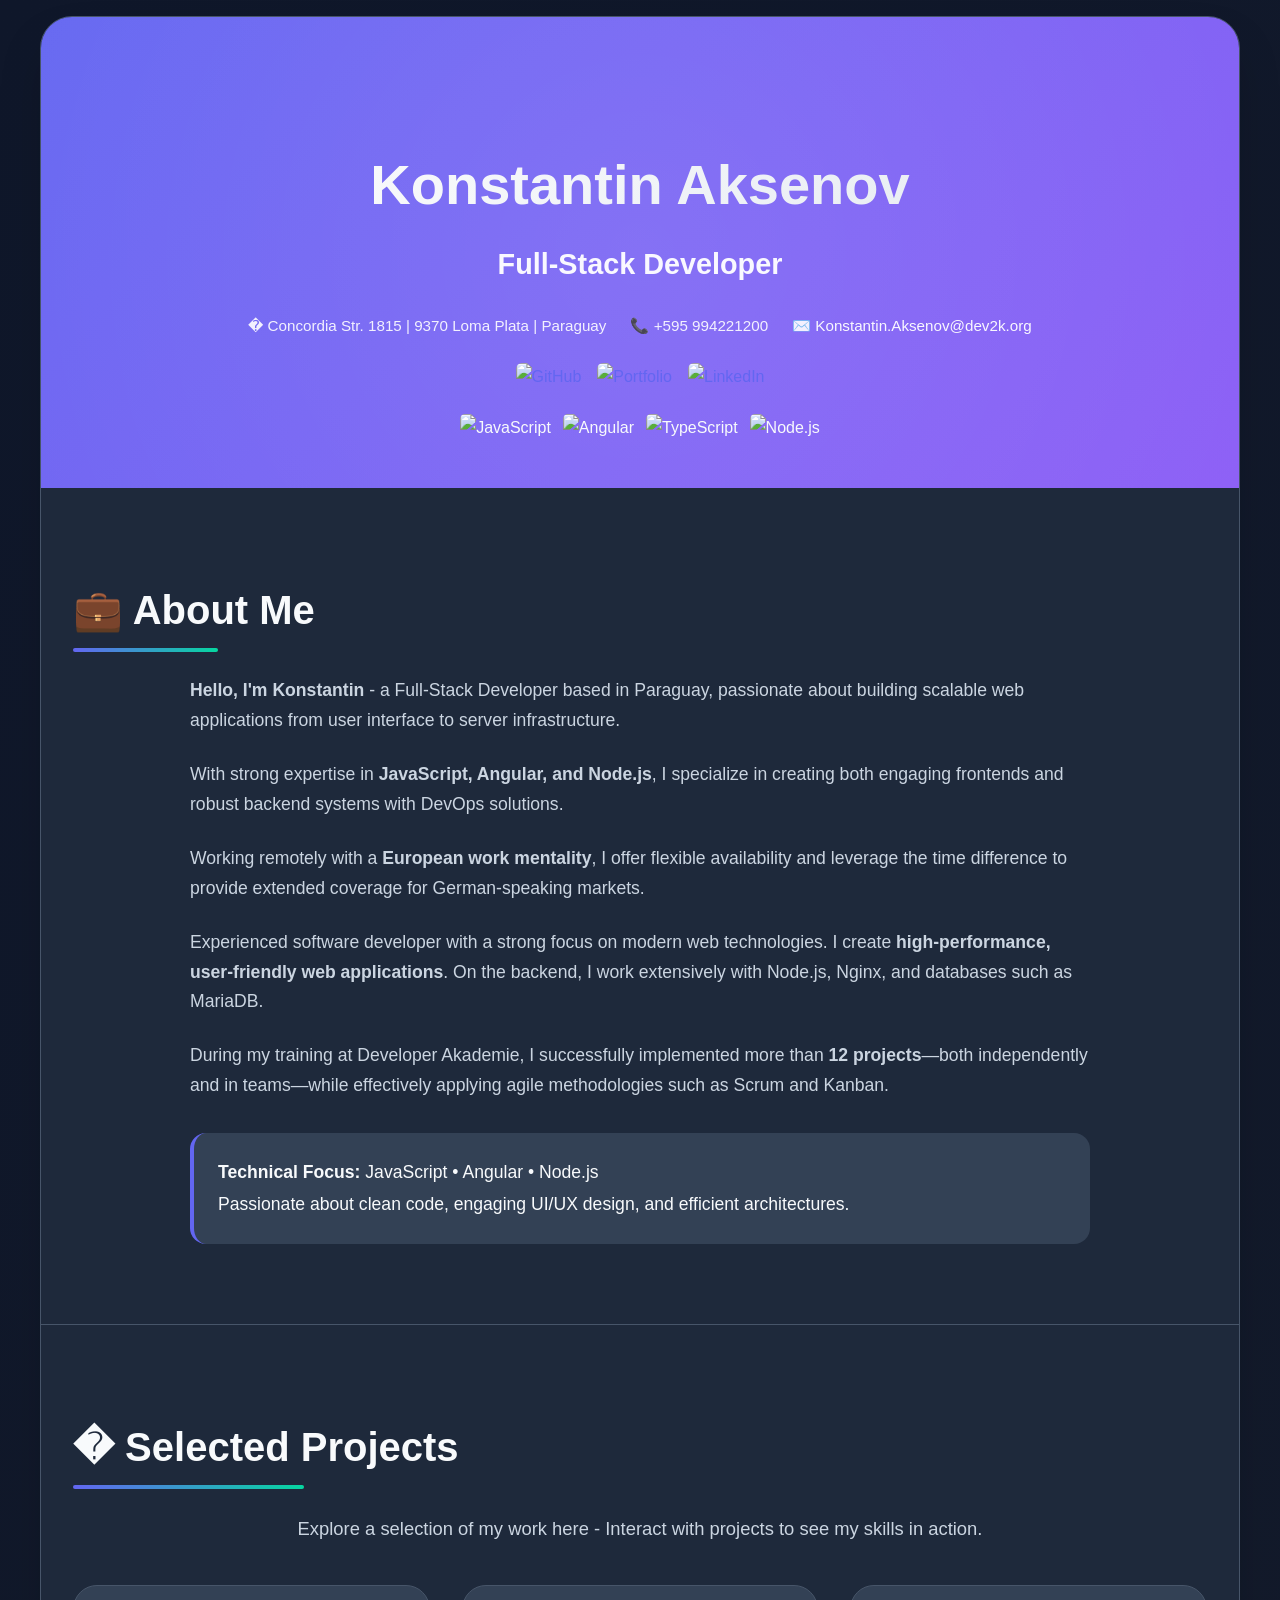
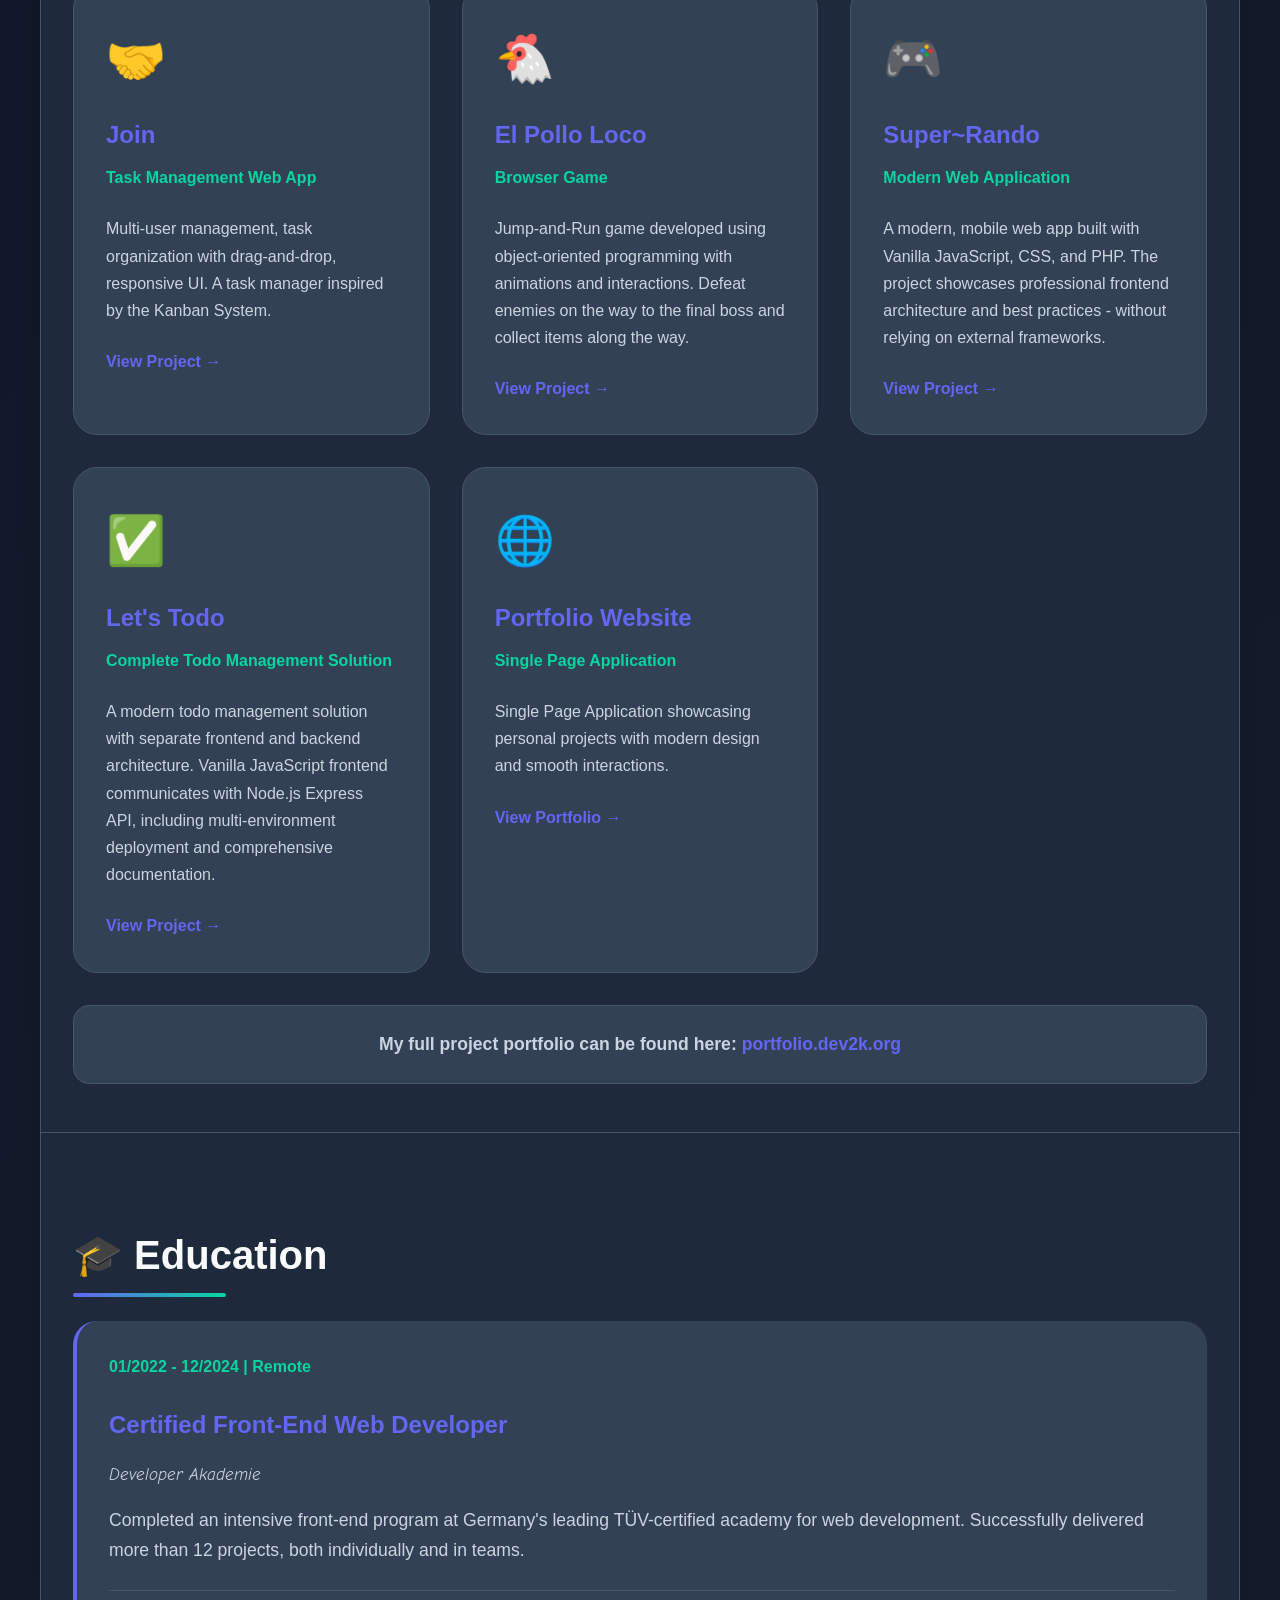
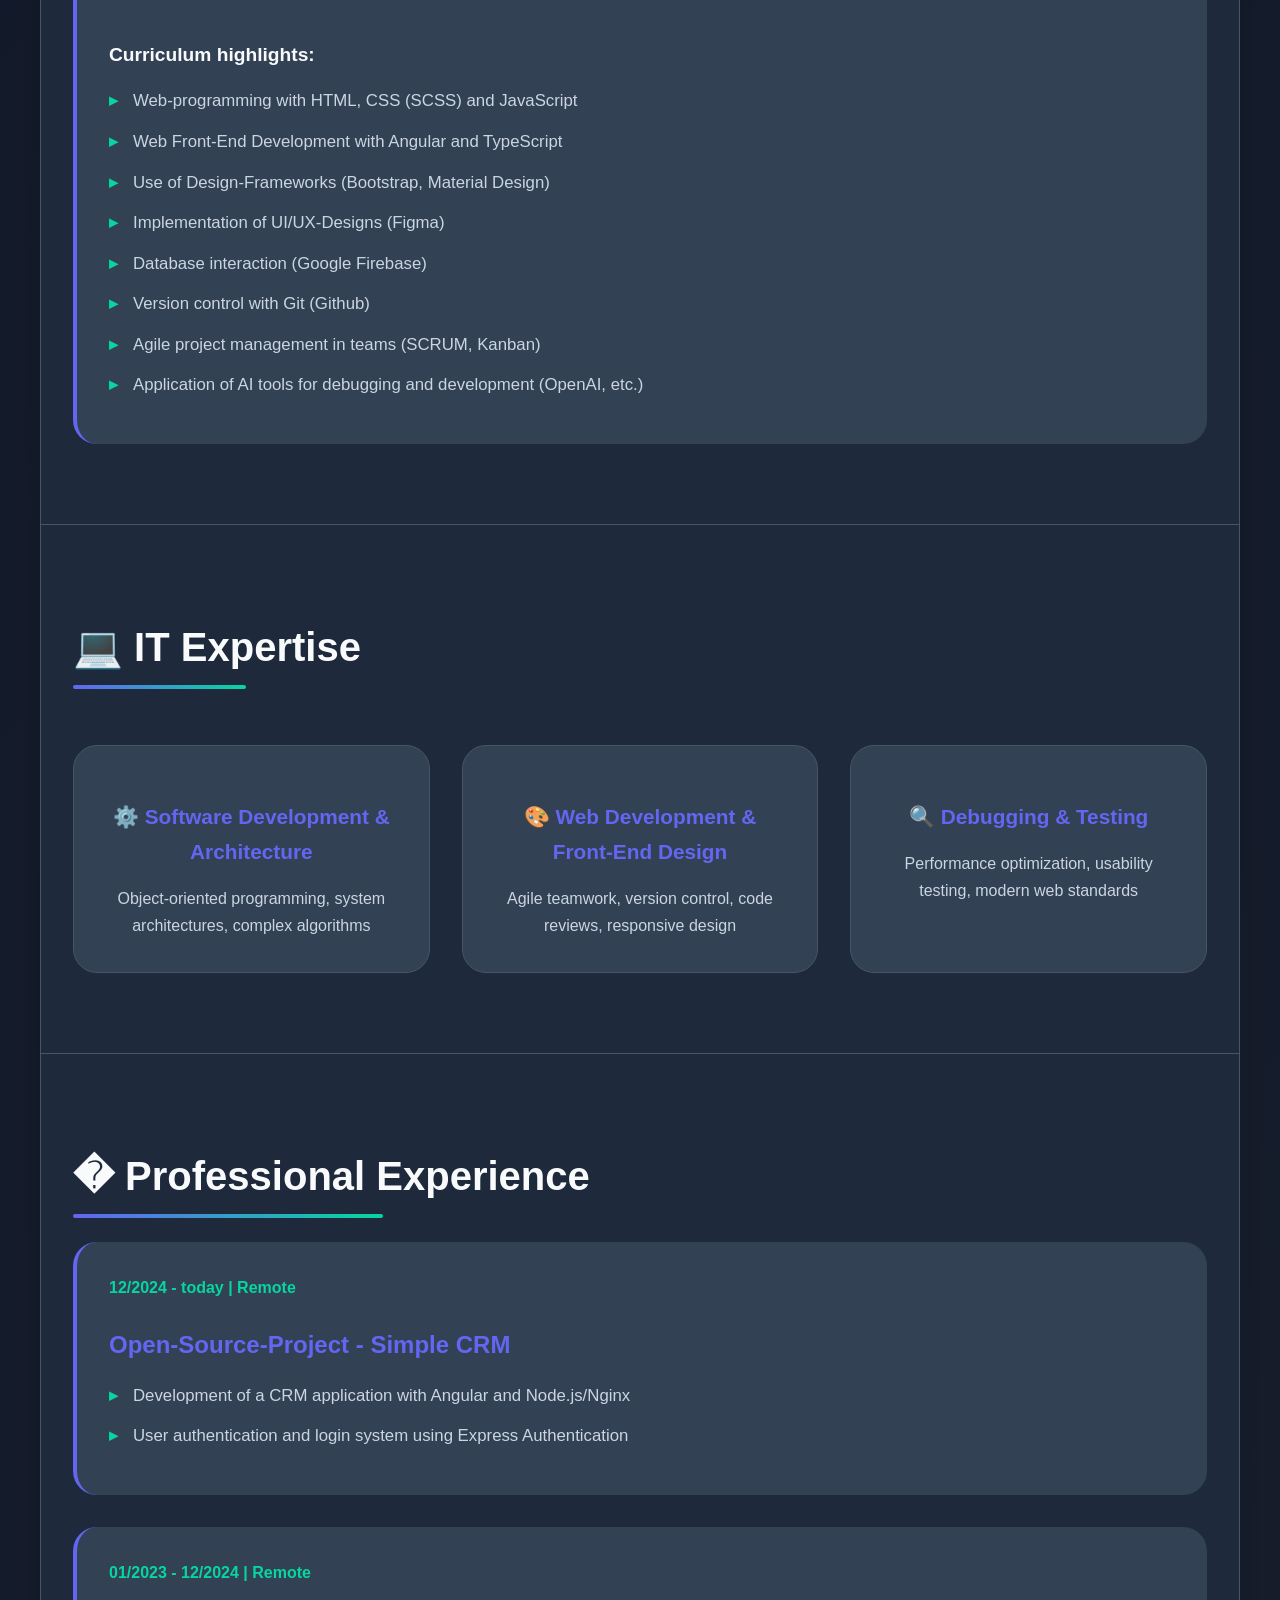
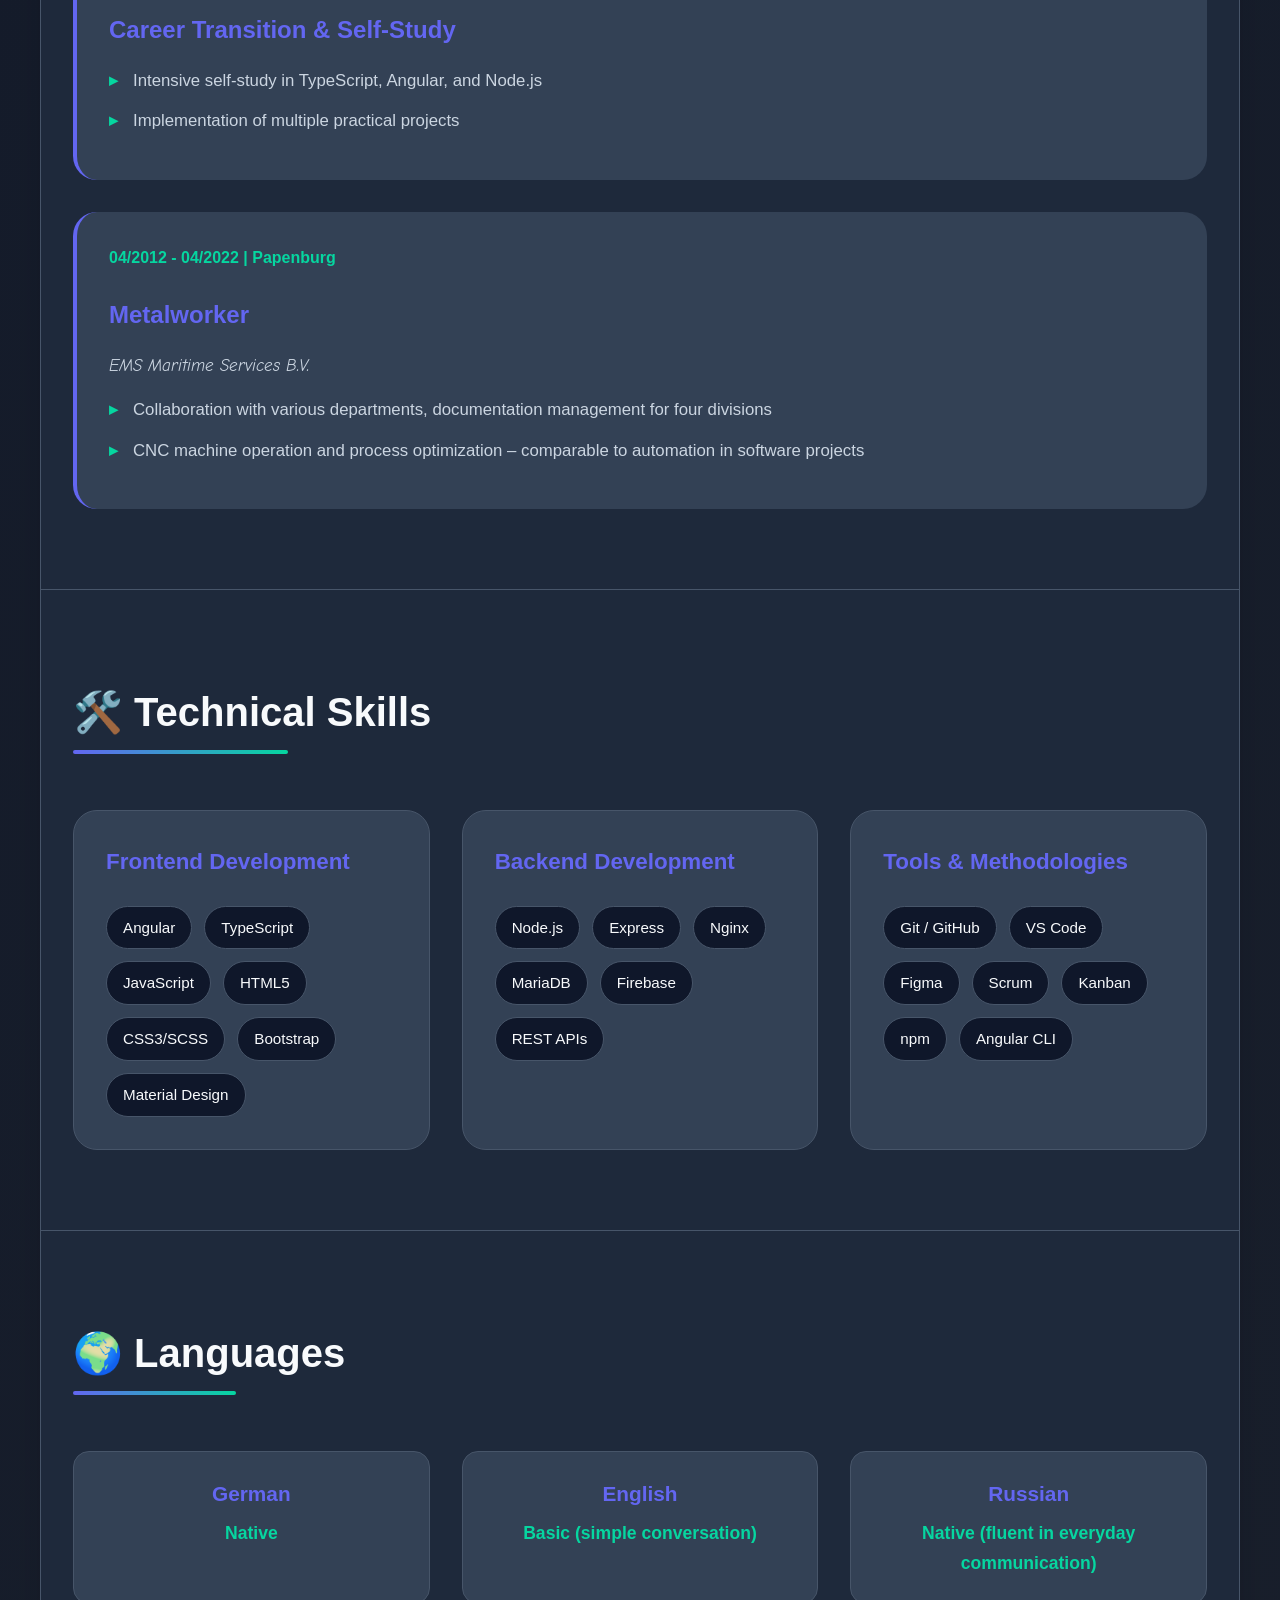
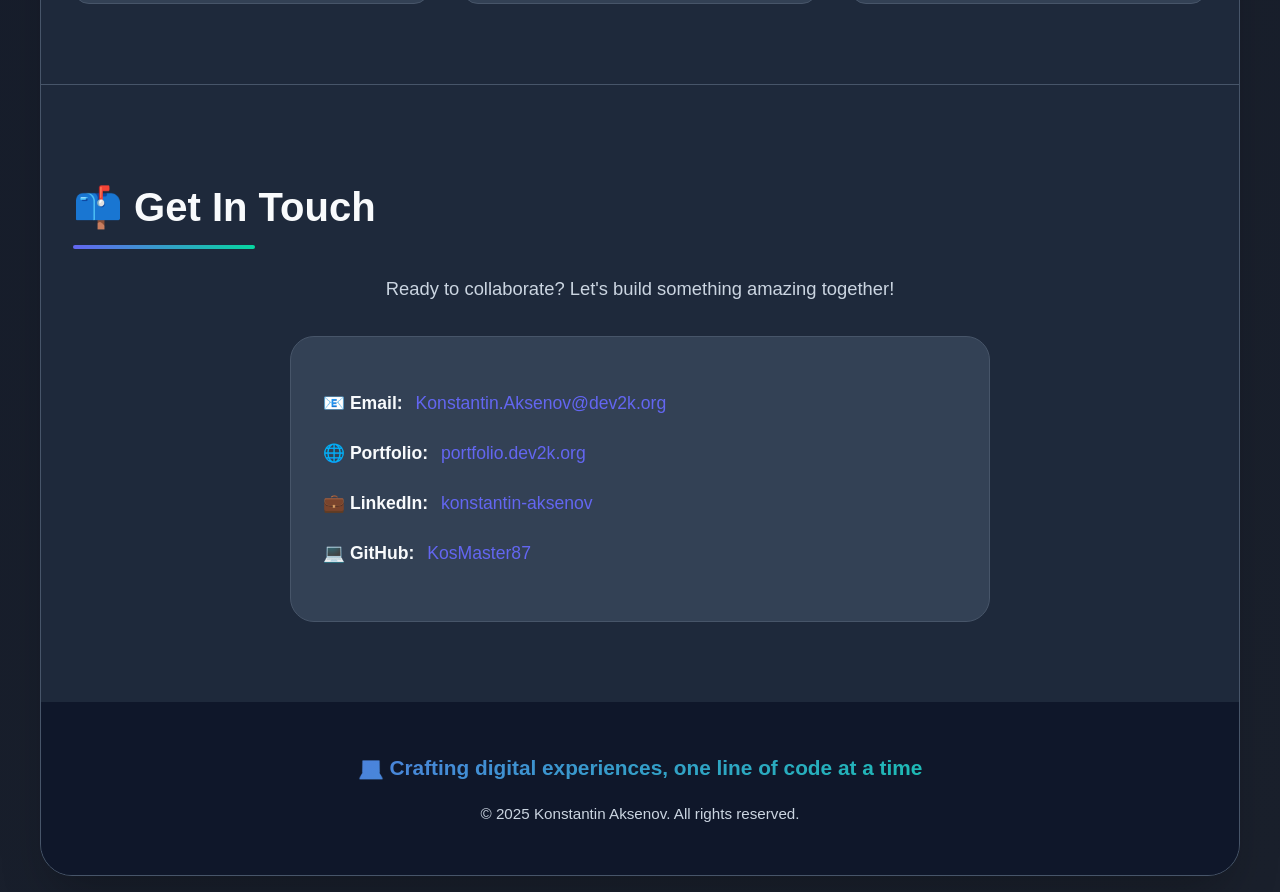
==== index.html @ 33857b09 "feat: Revamp portfolio to reflect Full-Stack Developer expertise - Updated README.md to highlight Fu" ====
<!DOCTYPE html>
<html lang="en">

<head>
  <meta charset="UTF-8" />
  <meta name="viewport" content="width=device-width, initial-scale=1.0" />
  <meta name="description" content="Konstantin Aksenov - Full-Stack Developer specializing in JavaScript, Angular, TypeScript, and Node.js. Based in Paraguay, creating modern web applications with clean code and efficient architectures." />
  <meta name="keywords" content="Full-Stack Developer, JavaScript, Angular, TypeScript, Node.js, Web Development, Paraguay" />
  <meta name="author" content="Konstantin Aksenov" />
  <title>Konstantin Aksenov - Full-Stack Developer</title>
  <link rel="stylesheet" href="style.css" />
  <link rel="stylesheet" href="assets/styles/comic.css" />
  <link rel="icon" href="assets/favicon.ico" />
</head>

<body>
  <div class="container">
    <!-- Hero Header -->
    <header>
      <h1>Konstantin Aksenov</h1>
      <p class="title">Full-Stack Developer</p>
      <div class="contact-header">
        <span>� Concordia Str. 1815 | 9370 Loma Plata | Paraguay</span>
        <span>📞 +595 994221200</span>
        <span>✉️ <a href="mailto:Konstantin.Aksenov@dev2k.org">Konstantin.Aksenov@dev2k.org</a></span>
      </div>
      <div class="badges">
        <a href="https://github.com/KosMaster87/" target="_blank">
          <img src="https://img.shields.io/badge/GitHub-181717?style=flat&logo=github&logoColor=white" alt="GitHub" />
        </a>
        <a href="https://portfolio.dev2k.org" target="_blank">
          <img src="https://img.shields.io/badge/Portfolio-FF5722?style=flat&logo=google-chrome&logoColor=white" alt="Portfolio" />
        </a>
        <a href="https://www.linkedin.com/in/konstantin-aksenov-802b88190/" target="_blank">
          <img src="https://img.shields.io/badge/LinkedIn-0077B5?style=flat&logo=linkedin&logoColor=white" alt="LinkedIn" />
        </a>
      </div>
      <div class="tech-badges">
        <img src="https://img.shields.io/badge/JavaScript-F7DF1E?style=flat&logo=javascript&logoColor=black" alt="JavaScript" />
        <img src="https://img.shields.io/badge/Angular-DD0031?style=flat&logo=angular&logoColor=white" alt="Angular" />
        <img src="https://img.shields.io/badge/TypeScript-007ACC?style=flat&logo=typescript&logoColor=white" alt="TypeScript" />
        <img src="https://img.shields.io/badge/Node.js-339933?style=flat&logo=node.js&logoColor=white" alt="Node.js" />
      </div>
    </header>

    <!-- About Me Section -->
    <section class="about">
      <h2>💼 About Me</h2>
      <div class="about-content">
        <p>
          <strong>Hello, I'm Konstantin</strong> - a Full-Stack Developer based in Paraguay, passionate about building scalable 
          web applications from user interface to server infrastructure.
        </p>
        <p>
          With strong expertise in <strong>JavaScript, Angular, and Node.js</strong>, I specialize in creating both engaging 
          frontends and robust backend systems with DevOps solutions.
        </p>
        <p>
          Working remotely with a <strong>European work mentality</strong>, I offer flexible availability and leverage the 
          time difference to provide extended coverage for German-speaking markets.
        </p>
        <p>
          Experienced software developer with a strong focus on modern web technologies. I create <strong>high-performance, 
          user-friendly web applications</strong>. On the backend, I work extensively with Node.js, Nginx, and databases 
          such as MariaDB.
        </p>
        <p>
          During my training at Developer Akademie, I successfully implemented more than <strong>12 projects</strong>—both 
          independently and in teams—while effectively applying agile methodologies such as Scrum and Kanban.
        </p>
        <div class="highlight-box">
          <strong>Technical Focus:</strong> JavaScript • Angular • Node.js<br />
          Passionate about clean code, engaging UI/UX design, and efficient architectures.
        </div>
      </div>
    </section>

    <!-- Projects Section -->
    <section class="projects-section">
      <h2>� Selected Projects</h2>
      <p class="section-intro">Explore a selection of my work here - Interact with projects to see my skills in action.</p>
      <div class="projects">
        <div class="project">
          <div class="project-icon">🤝</div>
          <h3>Join</h3>
          <p class="project-subtitle">Task Management Web App</p>
          <p>
            Multi-user management, task organization with drag-and-drop, responsive UI. 
            A task manager inspired by the Kanban System.
          </p>
          <a href="https://join.dev2k.org/" target="_blank" class="project-link">View Project →</a>
        </div>

        <div class="project">
          <div class="project-icon">🐔</div>
          <h3>El Pollo Loco</h3>
          <p class="project-subtitle">Browser Game</p>
          <p>
            Jump-and-Run game developed using object-oriented programming with animations and interactions. 
            Defeat enemies on the way to the final boss and collect items along the way.
          </p>
          <a href="https://el-pollo-loco.dev2k.org/" target="_blank" class="project-link">View Project →</a>
        </div>

        <div class="project">
          <div class="project-icon">🎮</div>
          <h3>Super~Rando</h3>
          <p class="project-subtitle">Modern Web Application</p>
          <p>
            A modern, mobile web app built with Vanilla JavaScript, CSS, and PHP. The project showcases 
            professional frontend architecture and best practices - without relying on external frameworks.
          </p>
          <a href="https://super-rando.dev2k.org/" target="_blank" class="project-link">View Project →</a>
        </div>

        <div class="project">
          <div class="project-icon">✅</div>
          <h3>Let's Todo</h3>
          <p class="project-subtitle">Complete Todo Management Solution</p>
          <p>
            A modern todo management solution with separate frontend and backend architecture. Vanilla JavaScript 
            frontend communicates with Node.js Express API, including multi-environment deployment and comprehensive documentation.
          </p>
          <a href="#" class="project-link">View Project →</a>
        </div>

        <div class="project">
          <div class="project-icon">🌐</div>
          <h3>Portfolio Website</h3>
          <p class="project-subtitle">Single Page Application</p>
          <p>
            Single Page Application showcasing personal projects with modern design and smooth interactions.
          </p>
          <a href="https://portfolio.dev2k.org" target="_blank" class="project-link">View Portfolio →</a>
        </div>
      </div>
      <div class="portfolio-link-box">
        <p>
          <strong>My full project portfolio can be found here:</strong> 
          <a href="https://portfolio.dev2k.org" target="_blank">portfolio.dev2k.org</a>
        </p>
      </div>
    </section>

    <!-- Education Section -->
    <section class="education">
      <h2>🎓 Education</h2>
      <div class="timeline-item">
        <div class="timeline-period">01/2022 - 12/2024 | Remote</div>
        <h3>Certified Front-End Web Developer</h3>
        <p class="institution">Developer Akademie</p>
        <p>
          Completed an intensive front-end program at Germany's leading TÜV-certified academy for web development. 
          Successfully delivered more than 12 projects, both individually and in teams.
        </p>
        <div class="curriculum">
          <h4>Curriculum highlights:</h4>
          <ul>
            <li>Web-programming with HTML, CSS (SCSS) and JavaScript</li>
            <li>Web Front-End Development with Angular and TypeScript</li>
            <li>Use of Design-Frameworks (Bootstrap, Material Design)</li>
            <li>Implementation of UI/UX-Designs (Figma)</li>
            <li>Database interaction (Google Firebase)</li>
            <li>Version control with Git (Github)</li>
            <li>Agile project management in teams (SCRUM, Kanban)</li>
            <li>Application of AI tools for debugging and development (OpenAI, etc.)</li>
          </ul>
        </div>
      </div>
    </section>

    <!-- IT Expertise Section -->
    <section class="expertise">
      <h2>💻 IT Expertise</h2>
      <div class="expertise-grid">
        <div class="expertise-item">
          <h3>⚙️ Software Development & Architecture</h3>
          <p>Object-oriented programming, system architectures, complex algorithms</p>
        </div>
        <div class="expertise-item">
          <h3>🎨 Web Development & Front-End Design</h3>
          <p>Agile teamwork, version control, code reviews, responsive design</p>
        </div>
        <div class="expertise-item">
          <h3>🔍 Debugging & Testing</h3>
          <p>Performance optimization, usability testing, modern web standards</p>
        </div>
      </div>
    </section>

    <!-- Professional Experience Section -->
    <section class="experience">
      <h2>� Professional Experience</h2>
      
      <div class="timeline-item">
        <div class="timeline-period">12/2024 - today | Remote</div>
        <h3>Open-Source-Project - Simple CRM</h3>
        <ul>
          <li>Development of a CRM application with Angular and Node.js/Nginx</li>
          <li>User authentication and login system using Express Authentication</li>
        </ul>
      </div>

      <div class="timeline-item">
        <div class="timeline-period">01/2023 - 12/2024 | Remote</div>
        <h3>Career Transition & Self-Study</h3>
        <ul>
          <li>Intensive self-study in TypeScript, Angular, and Node.js</li>
          <li>Implementation of multiple practical projects</li>
        </ul>
      </div>

      <div class="timeline-item">
        <div class="timeline-period">04/2012 - 04/2022 | Papenburg</div>
        <h3>Metalworker</h3>
        <p class="institution">EMS Maritime Services B.V.</p>
        <ul>
          <li>Collaboration with various departments, documentation management for four divisions</li>
          <li>CNC machine operation and process optimization – comparable to automation in software projects</li>
        </ul>
      </div>
    </section>

    <!-- Skills Section -->
    <section class="skills">
      <h2>🛠️ Technical Skills</h2>
      <div class="skills-grid">
        <div class="skill-category">
          <h3>Frontend Development</h3>
          <div class="skill-tags">
            <span class="skill-tag">Angular</span>
            <span class="skill-tag">TypeScript</span>
            <span class="skill-tag">JavaScript</span>
            <span class="skill-tag">HTML5</span>
            <span class="skill-tag">CSS3/SCSS</span>
            <span class="skill-tag">Bootstrap</span>
            <span class="skill-tag">Material Design</span>
          </div>
        </div>
        <div class="skill-category">
          <h3>Backend Development</h3>
          <div class="skill-tags">
            <span class="skill-tag">Node.js</span>
            <span class="skill-tag">Express</span>
            <span class="skill-tag">Nginx</span>
            <span class="skill-tag">MariaDB</span>
            <span class="skill-tag">Firebase</span>
            <span class="skill-tag">REST APIs</span>
          </div>
        </div>
        <div class="skill-category">
          <h3>Tools & Methodologies</h3>
          <div class="skill-tags">
            <span class="skill-tag">Git / GitHub</span>
            <span class="skill-tag">VS Code</span>
            <span class="skill-tag">Figma</span>
            <span class="skill-tag">Scrum</span>
            <span class="skill-tag">Kanban</span>
            <span class="skill-tag">npm</span>
            <span class="skill-tag">Angular CLI</span>
          </div>
        </div>
      </div>
    </section>

    <!-- Languages Section -->
    <section class="languages">
      <h2>🌍 Languages</h2>
      <div class="language-grid">
        <div class="language-item">
          <h3>German</h3>
          <p>Native</p>
        </div>
        <div class="language-item">
          <h3>English</h3>
          <p>Basic (simple conversation)</p>
        </div>
        <div class="language-item">
          <h3>Russian</h3>
          <p>Native (fluent in everyday communication)</p>
        </div>
      </div>
    </section>

    <!-- Contact Section -->
    <section class="contact">
      <h2>📫 Get In Touch</h2>
      <p class="contact-intro">Ready to collaborate? Let's build something amazing together!</p>
      <div class="contact-info">
        <div class="contact-item">
          <strong>📧 Email:</strong>
          <a href="mailto:Konstantin.Aksenov@dev2k.org">Konstantin.Aksenov@dev2k.org</a>
        </div>
        <div class="contact-item">
          <strong>🌐 Portfolio:</strong>
          <a href="https://portfolio.dev2k.org" target="_blank">portfolio.dev2k.org</a>
        </div>
        <div class="contact-item">
          <strong>💼 LinkedIn:</strong>
          <a href="https://www.linkedin.com/in/konstantin-aksenov-802b88190/" target="_blank">konstantin-aksenov</a>
        </div>
        <div class="contact-item">
          <strong>💻 GitHub:</strong>
          <a href="https://github.com/KosMaster87/" target="_blank">KosMaster87</a>
        </div>
      </div>
    </section>

    <!-- Footer -->
    <footer>
      <p class="slogan">
        <strong>💻 Crafting digital experiences, one line of code at a time</strong>
      </p>
      <p class="copyright">© 2025 Konstantin Aksenov. All rights reserved.</p>
    </footer>
  </div>
</body>
</html>
---- style.css ----
:root {
  --primary-color: #6366f1;
  --secondary-color: #8b5cf6;
  --accent-color: #06d6a0;
  --text-primary: #f8fafc;
  --text-secondary: #cbd5e1;
  --bg-primary: #0f172a;
  --bg-secondary: #1e293b;
  --bg-card: #334155;
  --border-color: #475569;
  --shadow: 0 20px 25px -5px rgb(0 0 0 / 0.1),
    0 10px 10px -5px rgb(0 0 0 / 0.04);
  --shadow-lg: 0 25px 50px -12px rgb(0 0 0 / 0.25);
}

* {
  margin: 0;
  padding: 0;
  box-sizing: border-box;
}

body {
  font-family: "Comic Neue", cursive, -apple-system, BlinkMacSystemFont,
    "Segoe UI", Roboto, sans-serif;
  line-height: 1.7;
  color: var(--text-primary);
  background: linear-gradient(135deg, var(--bg-primary) 0%, #1a202c 100%);
  min-height: 100vh;
  padding: 1rem;
}

h1,
h2,
h3 {
  font-weight: 700;
  margin: 1em 0;
}

.container {
  max-width: 1200px;
  margin: 0 auto;
  background: var(--bg-secondary);
  border-radius: 2rem;
  box-shadow: var(--shadow-lg);
  overflow: hidden;
  backdrop-filter: blur(10px);
  border: 1px solid var(--border-color);
}

/* Header Styles */
header {
  background: linear-gradient(135deg,
      var(--primary-color),
      var(--secondary-color));
  padding: 4rem 2rem 3rem;
  text-align: center;
  position: relative;
  overflow: hidden;
}

header::before {
  content: "";
  position: absolute;
  top: -50%;
  left: -50%;
  width: 200%;
  height: 200%;
  background: radial-gradient(circle,
      rgba(255, 255, 255, 0.1) 0%,
      transparent 70%);
  animation: float 12s ease-in-out infinite;
}

@keyframes float {
  0%,
  100% {
    transform: translate(0, 0) rotate(0deg);
  }

  33% {
    transform: translate(30px, -30px) rotate(120deg);
  }

  66% {
    transform: translate(-20px, 20px) rotate(240deg);
  }
}

h1 {
  font-size: 3.5rem;
  font-weight: 800;
  margin-bottom: 0.5rem;
  background: linear-gradient(135deg, #fff, #e2e8f0);
  background-clip: text;
  -webkit-background-clip: text;
  -webkit-text-fill-color: transparent;
  position: relative;
  z-index: 1;
}

.title {
  font-size: 1.8rem;
  font-weight: 600;
  color: rgba(255, 255, 255, 0.95);
  margin-bottom: 1.5rem;
  position: relative;
  z-index: 1;
}

.contact-header {
  display: flex;
  flex-wrap: wrap;
  gap: 1.5rem;
  justify-content: center;
  align-items: center;
  margin: 1.5rem 0;
  font-size: 0.95rem;
  color: rgba(255, 255, 255, 0.9);
  position: relative;
  z-index: 1;
}

.contact-header a {
  color: rgba(255, 255, 255, 0.95);
  text-decoration: none;
  transition: color 0.3s ease;
}

.contact-header a:hover {
  color: var(--accent-color);
}

.badges {
  display: flex;
  gap: 1rem;
  justify-content: center;
  flex-wrap: wrap;
  margin: 1.5rem 0;
  position: relative;
  z-index: 1;
}

.badges img {
  height: 28px;
  transition: transform 0.3s ease, filter 0.3s ease;
  border-radius: 6px;
}

.badges img:hover {
  transform: translateY(-3px) scale(1.05);
  filter: brightness(1.2);
}

.tech-badges {
  display: flex;
  gap: 0.75rem;
  justify-content: center;
  flex-wrap: wrap;
  margin-top: 1.5rem;
  position: relative;
  z-index: 1;
}

.tech-badges img {
  height: 26px;
  transition: transform 0.3s ease;
  border-radius: 5px;
}

.tech-badges img:hover {
  transform: translateY(-2px);
}

/* Section Styles */
section {
  padding: 3rem 2rem;
  border-bottom: 1px solid var(--border-color);
}

section:last-of-type {
  border-bottom: none;
}

h2 {
  font-size: 2.5rem;
  font-weight: 700;
  margin-bottom: 2rem;
  color: var(--text-primary);
  position: relative;
  display: inline-block;
}

h2::after {
  content: "";
  position: absolute;
  bottom: -8px;
  left: 0;
  width: 60%;
  height: 4px;
  background: linear-gradient(90deg, var(--primary-color), var(--accent-color));
  border-radius: 2px;
}

h3 {
  font-size: 1.5rem;
  font-weight: 600;
  color: var(--primary-color);
  margin-bottom: 1rem;
}

h4 {
  font-size: 1.2rem;
  font-weight: 600;
  color: var(--text-primary);
  margin: 1.5rem 0 1rem;
}

p {
  font-size: 1.1rem;
  color: var(--text-secondary);
  margin-bottom: 1.5rem;
}

ul {
  list-style: none;
  padding: 0;
}

ul li {
  font-size: 1.05rem;
  color: var(--text-secondary);
  margin-bottom: 0.75rem;
  padding-left: 1.5rem;
  position: relative;
}

ul li::before {
  content: "▸";
  position: absolute;
  left: 0;
  color: var(--accent-color);
  font-weight: bold;
}

/* About Section */
.about-content {
  max-width: 900px;
  margin: 0 auto;
}

.highlight-box {
  background: var(--bg-card);
  padding: 1.5rem;
  border-radius: 1rem;
  border-left: 4px solid var(--primary-color);
  margin: 2rem 0;
  font-size: 1.1rem;
  line-height: 1.8;
}

/* Projects Section */
.section-intro {
  text-align: center;
  font-size: 1.15rem;
  margin-bottom: 2.5rem;
  color: var(--text-secondary);
}

.projects {
  display: grid;
  grid-template-columns: repeat(auto-fit, minmax(320px, 1fr));
  gap: 2rem;
  margin: 2rem 0;
}

.project {
  background: var(--bg-card);
  padding: 2rem;
  border-radius: 1.5rem;
  border: 1px solid var(--border-color);
  transition: all 0.3s ease;
  position: relative;
  overflow: hidden;
}

.project::before {
  content: "";
  position: absolute;
  top: 0;
  left: 0;
  right: 0;
  height: 4px;
  background: linear-gradient(90deg, var(--primary-color), var(--accent-color));
  transform: scaleX(0);
  transition: transform 0.3s ease;
}

.project:hover {
  transform: translateY(-8px);
  box-shadow: var(--shadow);
  border-color: var(--primary-color);
}

.project:hover::before {
  transform: scaleX(1);
}

.project-icon {
  font-size: 3rem;
  margin-bottom: 1rem;
}

.project h3 {
  margin-top: 0;
  margin-bottom: 0.5rem;
}

.project-subtitle {
  font-size: 0.95rem;
  color: var(--accent-color);
  font-weight: 600;
  margin-bottom: 1rem;
}

.project p {
  margin-bottom: 1.5rem;
  font-size: 1rem;
}

.project-link {
  display: inline-flex;
  align-items: center;
  gap: 0.5rem;
  color: var(--primary-color);
  font-weight: 600;
  text-decoration: none;
  transition: all 0.3s ease;
}

.project-link:hover {
  color: var(--accent-color);
  transform: translateX(4px);
}

.portfolio-link-box {
  background: var(--bg-card);
  padding: 1.5rem;
  border-radius: 1rem;
  text-align: center;
  margin-top: 2rem;
  border: 1px solid var(--border-color);
}

.portfolio-link-box p {
  margin: 0;
  font-size: 1.1rem;
}

.portfolio-link-box a {
  color: var(--primary-color);
  font-weight: 600;
  text-decoration: none;
  transition: color 0.3s ease;
}

.portfolio-link-box a:hover {
  color: var(--accent-color);
}

/* Timeline Items (Education & Experience) */
.timeline-item {
  background: var(--bg-card);
  padding: 2rem;
  border-radius: 1.5rem;
  border-left: 4px solid var(--primary-color);
  margin-bottom: 2rem;
  transition: all 0.3s ease;
}

.timeline-item:hover {
  transform: translateX(8px);
  box-shadow: var(--shadow);
}

.timeline-period {
  color: var(--accent-color);
  font-weight: 600;
  font-size: 1rem;
  margin-bottom: 0.75rem;
}

.institution {
  color: var(--text-secondary);
  font-style: italic;
  font-size: 1.05rem;
  margin-bottom: 1rem;
}

.curriculum {
  margin-top: 1.5rem;
  padding-top: 1.5rem;
  border-top: 1px solid var(--border-color);
}

/* Expertise Grid */
.expertise-grid {
  display: grid;
  grid-template-columns: repeat(auto-fit, minmax(280px, 1fr));
  gap: 2rem;
  margin: 2rem 0;
}

.expertise-item {
  background: var(--bg-card);
  padding: 2rem;
  border-radius: 1.5rem;
  border: 1px solid var(--border-color);
  text-align: center;
  transition: all 0.3s ease;
}

.expertise-item:hover {
  transform: translateY(-6px);
  box-shadow: var(--shadow);
  border-color: var(--primary-color);
}

.expertise-item h3 {
  font-size: 1.3rem;
  margin-bottom: 1rem;
}

.expertise-item p {
  font-size: 1rem;
  margin: 0;
}

/* Skills Section */
.skills-grid {
  display: grid;
  grid-template-columns: repeat(auto-fit, minmax(300px, 1fr));
  gap: 2rem;
  margin: 2rem 0;
}

.skill-category {
  background: var(--bg-card);
  padding: 2rem;
  border-radius: 1.5rem;
  border: 1px solid var(--border-color);
}

.skill-category h3 {
  margin-top: 0;
  margin-bottom: 1.5rem;
  font-size: 1.4rem;
}

.skill-tags {
  display: flex;
  flex-wrap: wrap;
  gap: 0.75rem;
}

.skill-tag {
  background: var(--bg-primary);
  color: var(--text-primary);
  padding: 0.5rem 1rem;
  border-radius: 2rem;
  font-size: 0.95rem;
  font-weight: 500;
  border: 1px solid var(--border-color);
  transition: all 0.3s ease;
}

.skill-tag:hover {
  background: var(--primary-color);
  border-color: var(--primary-color);
  transform: translateY(-2px);
}

/* Languages Section */
.language-grid {
  display: grid;
  grid-template-columns: repeat(auto-fit, minmax(200px, 1fr));
  gap: 2rem;
  margin: 2rem 0;
}

.language-item {
  background: var(--bg-card);
  padding: 1.5rem;
  border-radius: 1rem;
  text-align: center;
  border: 1px solid var(--border-color);
  transition: all 0.3s ease;
}

.language-item:hover {
  transform: translateY(-4px);
  box-shadow: var(--shadow);
  border-color: var(--primary-color);
}

.language-item h3 {
  margin: 0 0 0.5rem 0;
  font-size: 1.3rem;
}

.language-item p {
  margin: 0;
  color: var(--accent-color);
  font-weight: 600;
}

/* Contact Section */
.contact-intro {
  text-align: center;
  font-size: 1.15rem;
  margin-bottom: 2rem;
}

.contact-info {
  background: var(--bg-card);
  padding: 2rem;
  border-radius: 1.5rem;
  border: 1px solid var(--border-color);
  max-width: 700px;
  margin: 2rem auto;
}

.contact-item {
  margin: 1.25rem 0;
  font-size: 1.1rem;
  color: var(--text-secondary);
}

.contact-item strong {
  color: var(--text-primary);
  margin-right: 0.5rem;
}

a {
  color: var(--primary-color);
  text-decoration: none;
  transition: color 0.3s ease;
}

a:hover {
  color: var(--accent-color);
}

/* Footer */
footer {
  background: var(--bg-primary);
  padding: 3rem 2rem;
  text-align: center;
  margin: 0;
}

.slogan {
  font-size: 1.3rem;
  font-weight: 600;
  background: linear-gradient(135deg,
      var(--primary-color),
      var(--accent-color));
  background-clip: text;
  -webkit-background-clip: text;
  -webkit-text-fill-color: transparent;
  margin-bottom: 1rem;
}

.copyright {
  font-size: 0.95rem;
  color: var(--text-secondary);
  margin: 0;
}

/* Responsive Design */
@media (max-width: 768px) {
  body {
    padding: 0.5rem;
  }

  .container {
    border-radius: 1rem;
  }

  header {
    padding: 3rem 1.5rem 2rem;
  }

  h1 {
    font-size: 2.5rem;
  }

  .title {
    font-size: 1.4rem;
  }

  .contact-header {
    flex-direction: column;
    gap: 0.75rem;
    font-size: 0.9rem;
  }

  h2 {
    font-size: 2rem;
  }

  section {
    padding: 2rem 1.5rem;
  }

  .projects {
    grid-template-columns: 1fr;
    gap: 1.5rem;
  }

  .badges {
    gap: 0.75rem;
  }

  .tech-badges {
    gap: 0.5rem;
  }

  .skills-grid,
  .expertise-grid {
    grid-template-columns: 1fr;
    gap: 1.5rem;
  }

  .language-grid {
    grid-template-columns: 1fr;
    gap: 1rem;
  }
}

@media (max-width: 480px) {
  h1 {
    font-size: 2rem;
  }

  .title {
    font-size: 1.2rem;
  }

  h2 {
    font-size: 1.75rem;
  }

  .badges,
  .tech-badges {
    flex-direction: column;
    align-items: center;
  }

  .project {
    padding: 1.5rem;
  }

  .timeline-item {
    padding: 1.5rem;
  }

  .project-icon {
    font-size: 2.5rem;
  }
}
---- assets/styles/comic.css ----
/* comic-neue-300 - latin */
@font-face {
  font-display: swap;
  font-family: "Comic Neue";
  font-style: normal;
  font-weight: 300;
  src: url("../fonts/comic/comic-neue-v8-latin-300.woff2") format("woff2"); /* Chrome 36+, Opera 23+, Firefox 39+, Safari 12+, iOS 10+ */
}
/* comic-neue-300italic - latin */
@font-face {
  font-display: swap;
  font-family: "Comic Neue";
  font-style: italic;
  font-weight: 300;
  src: url("../fonts/comic/comic-neue-v8-latin-300italic.woff2")
    format("woff2"); /* Chrome 36+, Opera 23+, Firefox 39+, Safari 12+, iOS 10+ */
}
/* comic-neue-regular - latin */
@font-face {
  font-display: swap;
  font-family: "Comic Neue";
  font-style: normal;
  font-weight: 400;
  src: url("../fonts/comic/comic-neue-v8-latin-regular.woff2")
    format("woff2"); /* Chrome 36+, Opera 23+, Firefox 39+, Safari 12+, iOS 10+ */
}
/* comic-neue-italic - latin */
@font-face {
  font-display: swap;
  font-family: "Comic Neue";
  font-style: italic;
  font-weight: 400;
  src: url("../fonts/comic/comic-neue-v8-latin-italic.woff2")
    format("woff2"); /* Chrome 36+, Opera 23+, Firefox 39+, Safari 12+, iOS 10+ */
}
/* comic-neue-700 - latin */
@font-face {
  font-display: swap;
  font-family: "Comic Neue";
  font-style: normal;
  font-weight: 700;
  src: url("../fonts/comic/comic-neue-v8-latin-700.woff2") format("woff2"); /* Chrome 36+, Opera 23+, Firefox 39+, Safari 12+, iOS 10+ */
}
/* comic-neue-700italic - latin */
@font-face {
  font-display: swap;
  font-family: "Comic Neue";
  font-style: italic;
  font-weight: 700;
  src: url("../fonts/comic/comic-neue-v8-latin-700italic.woff2")
    format("woff2"); /* Chrome 36+, Opera 23+, Firefox 39+, Safari 12+, iOS 10+ */
}

.primeFont {
  font-family: "Comic Neue";
}
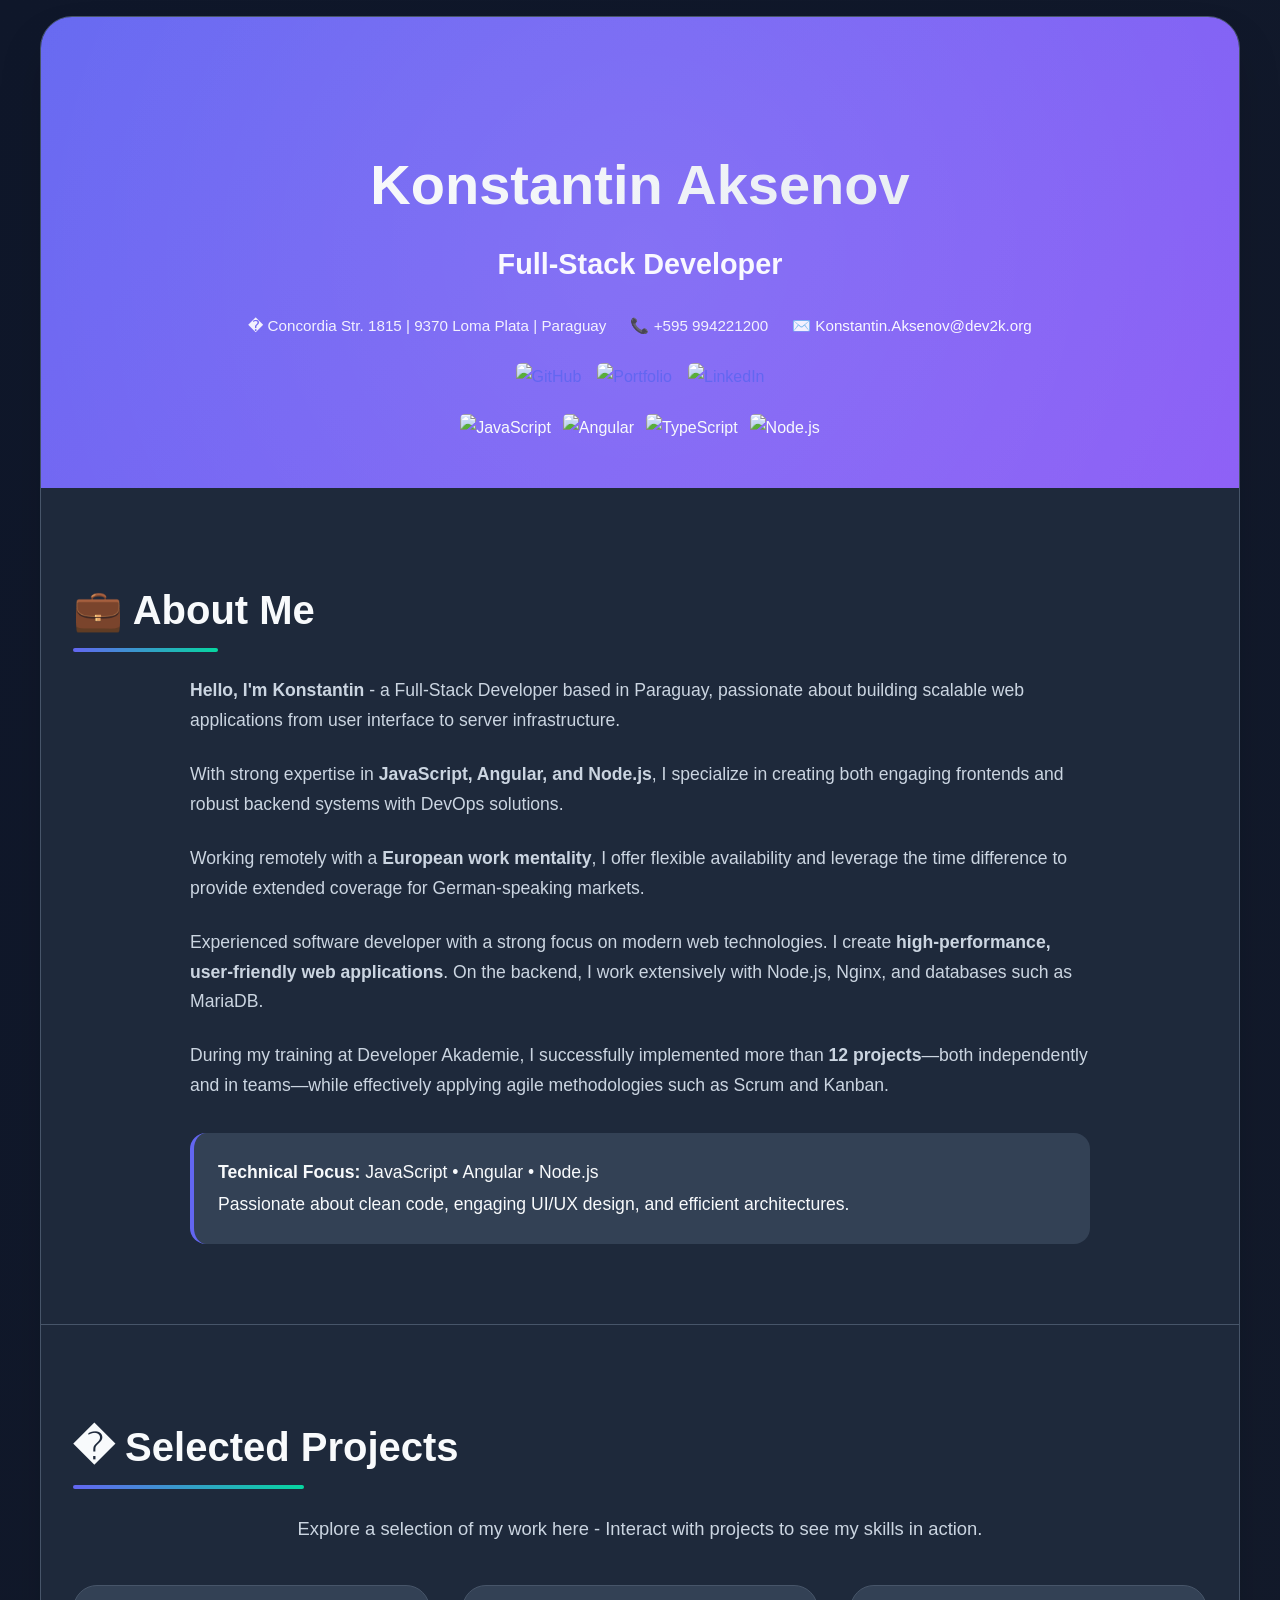
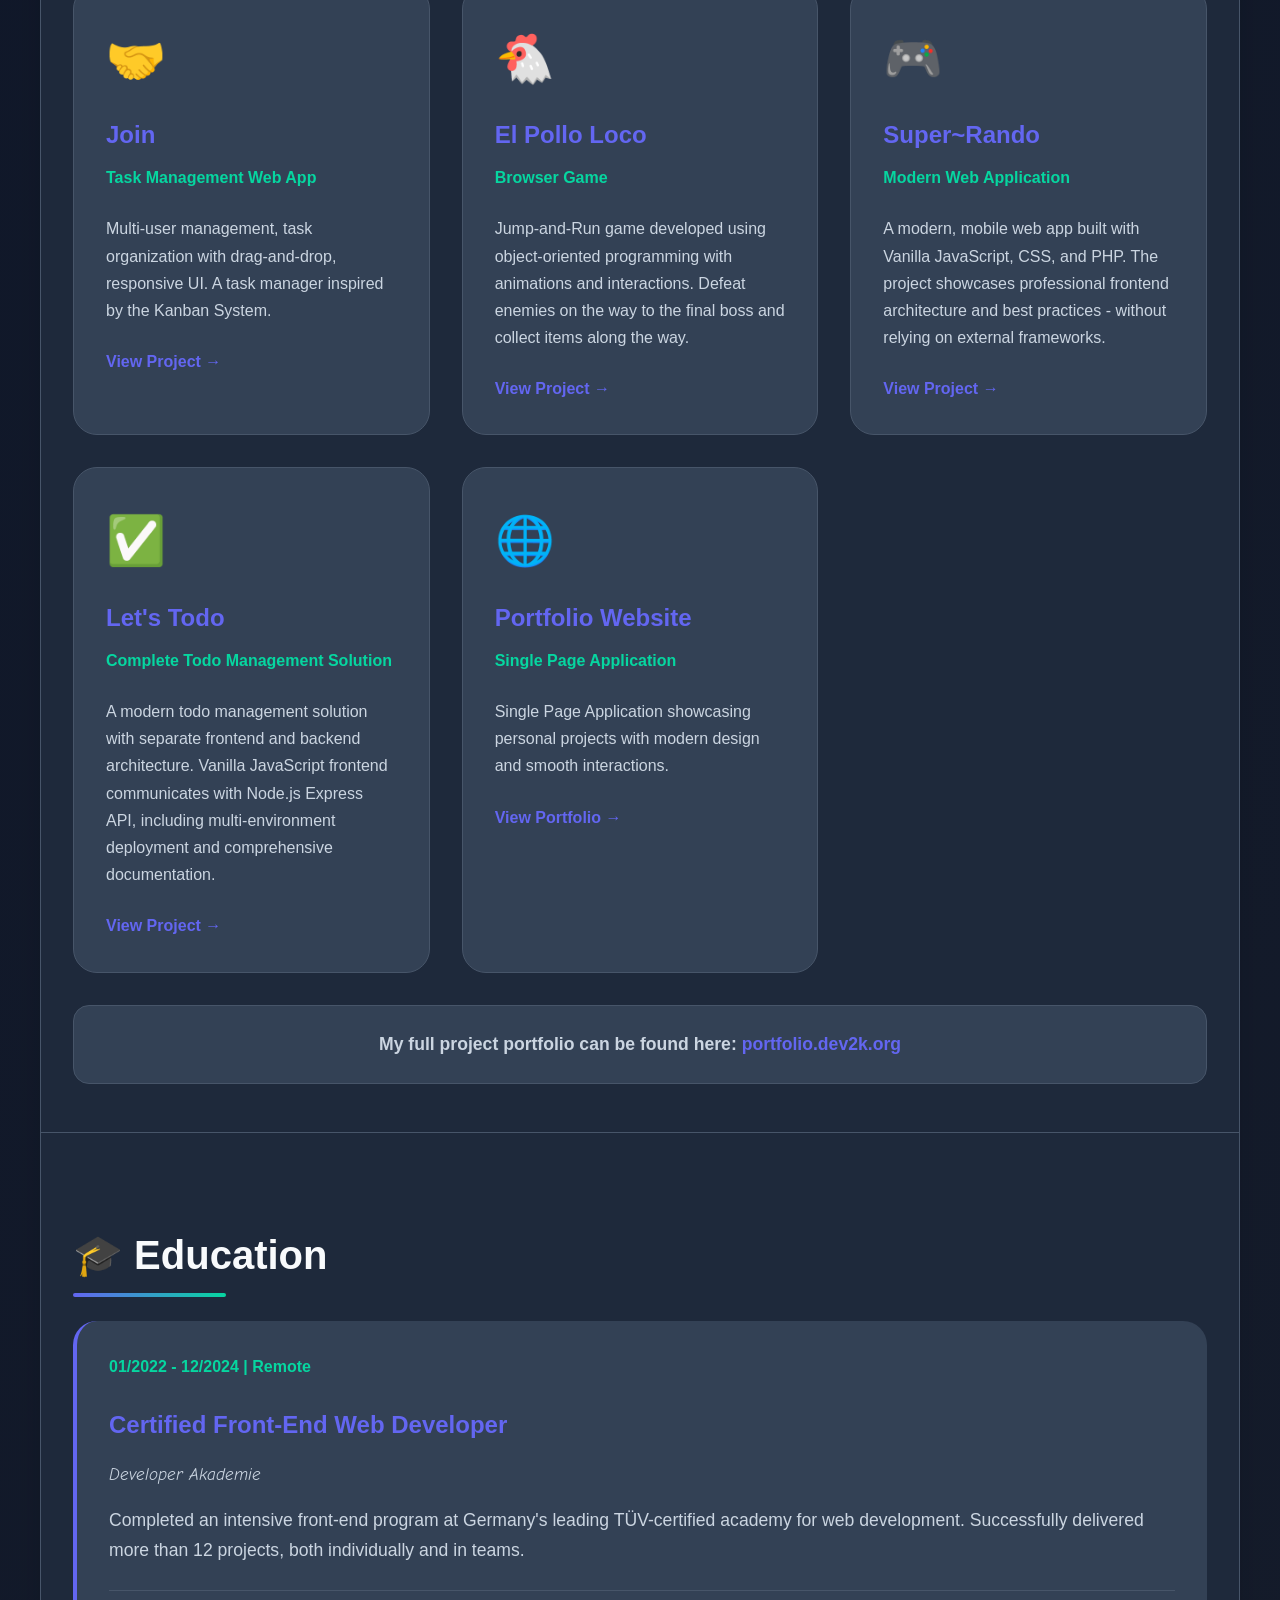
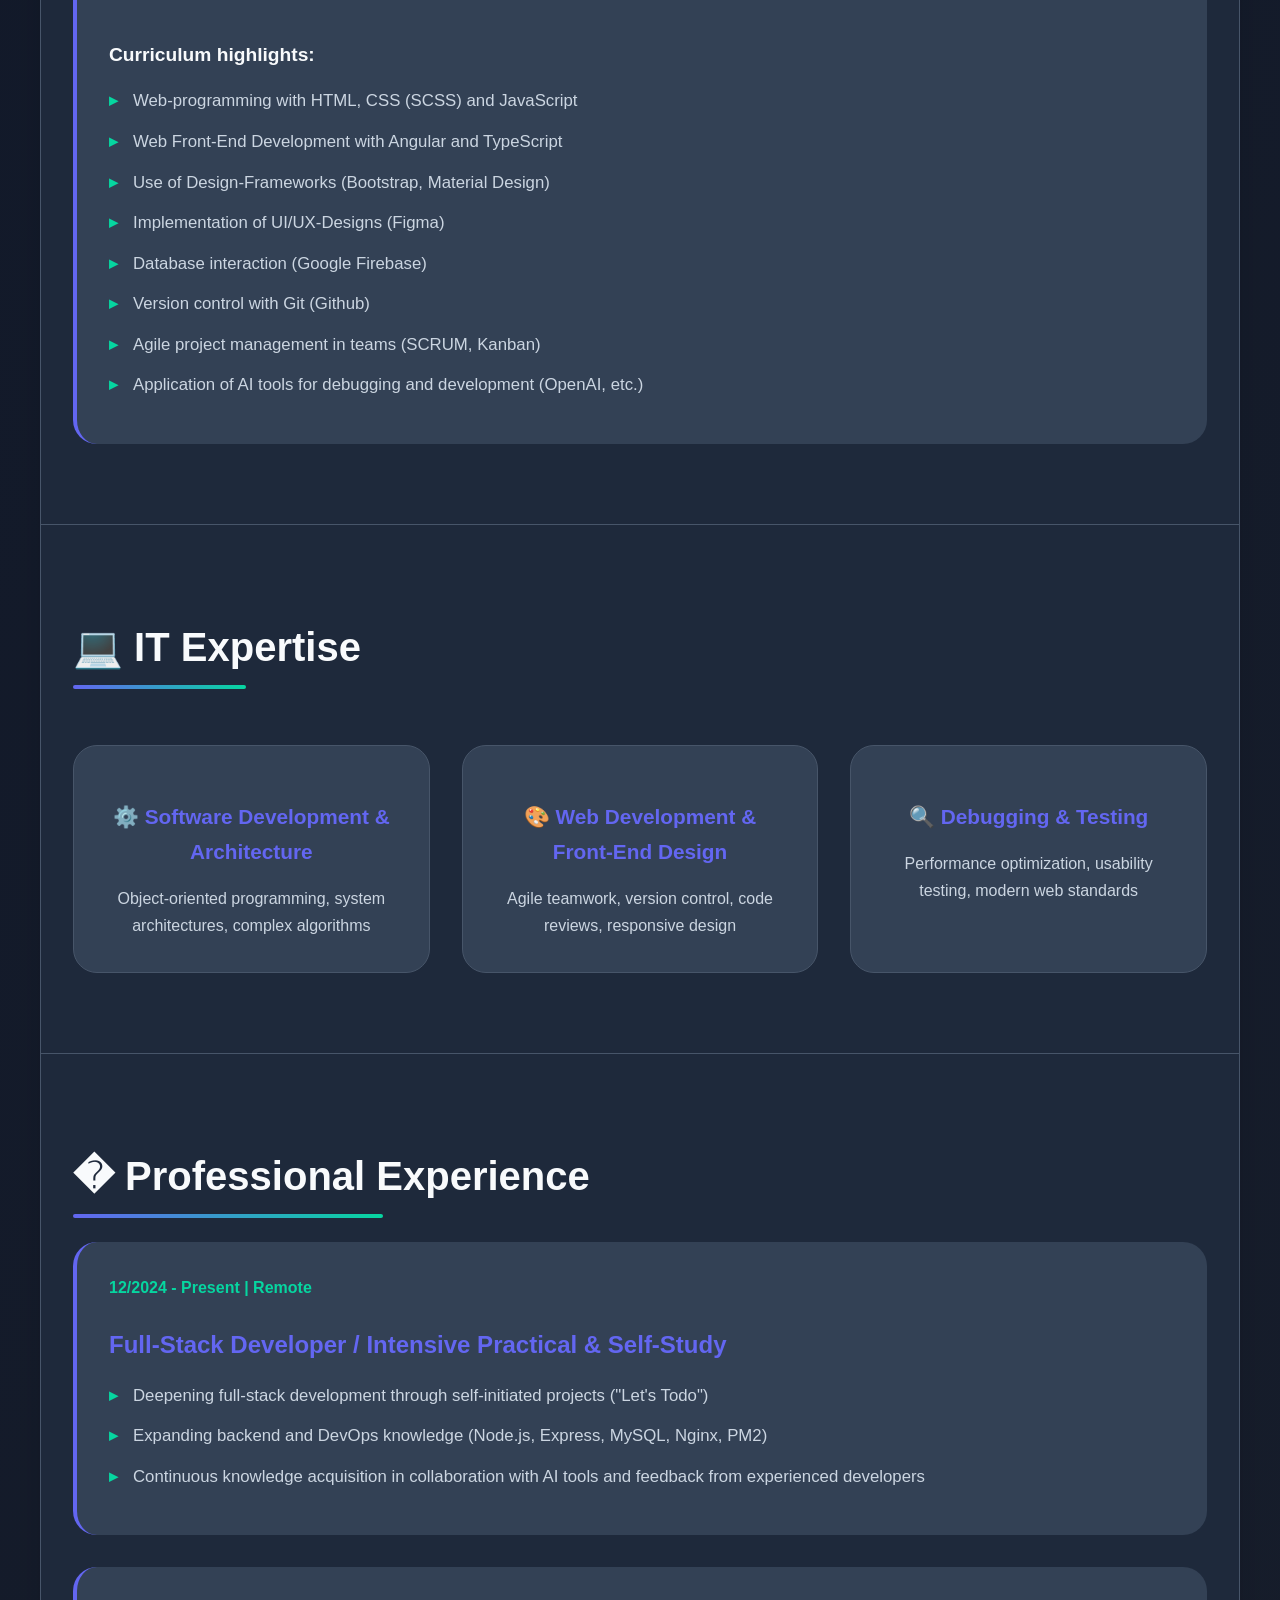
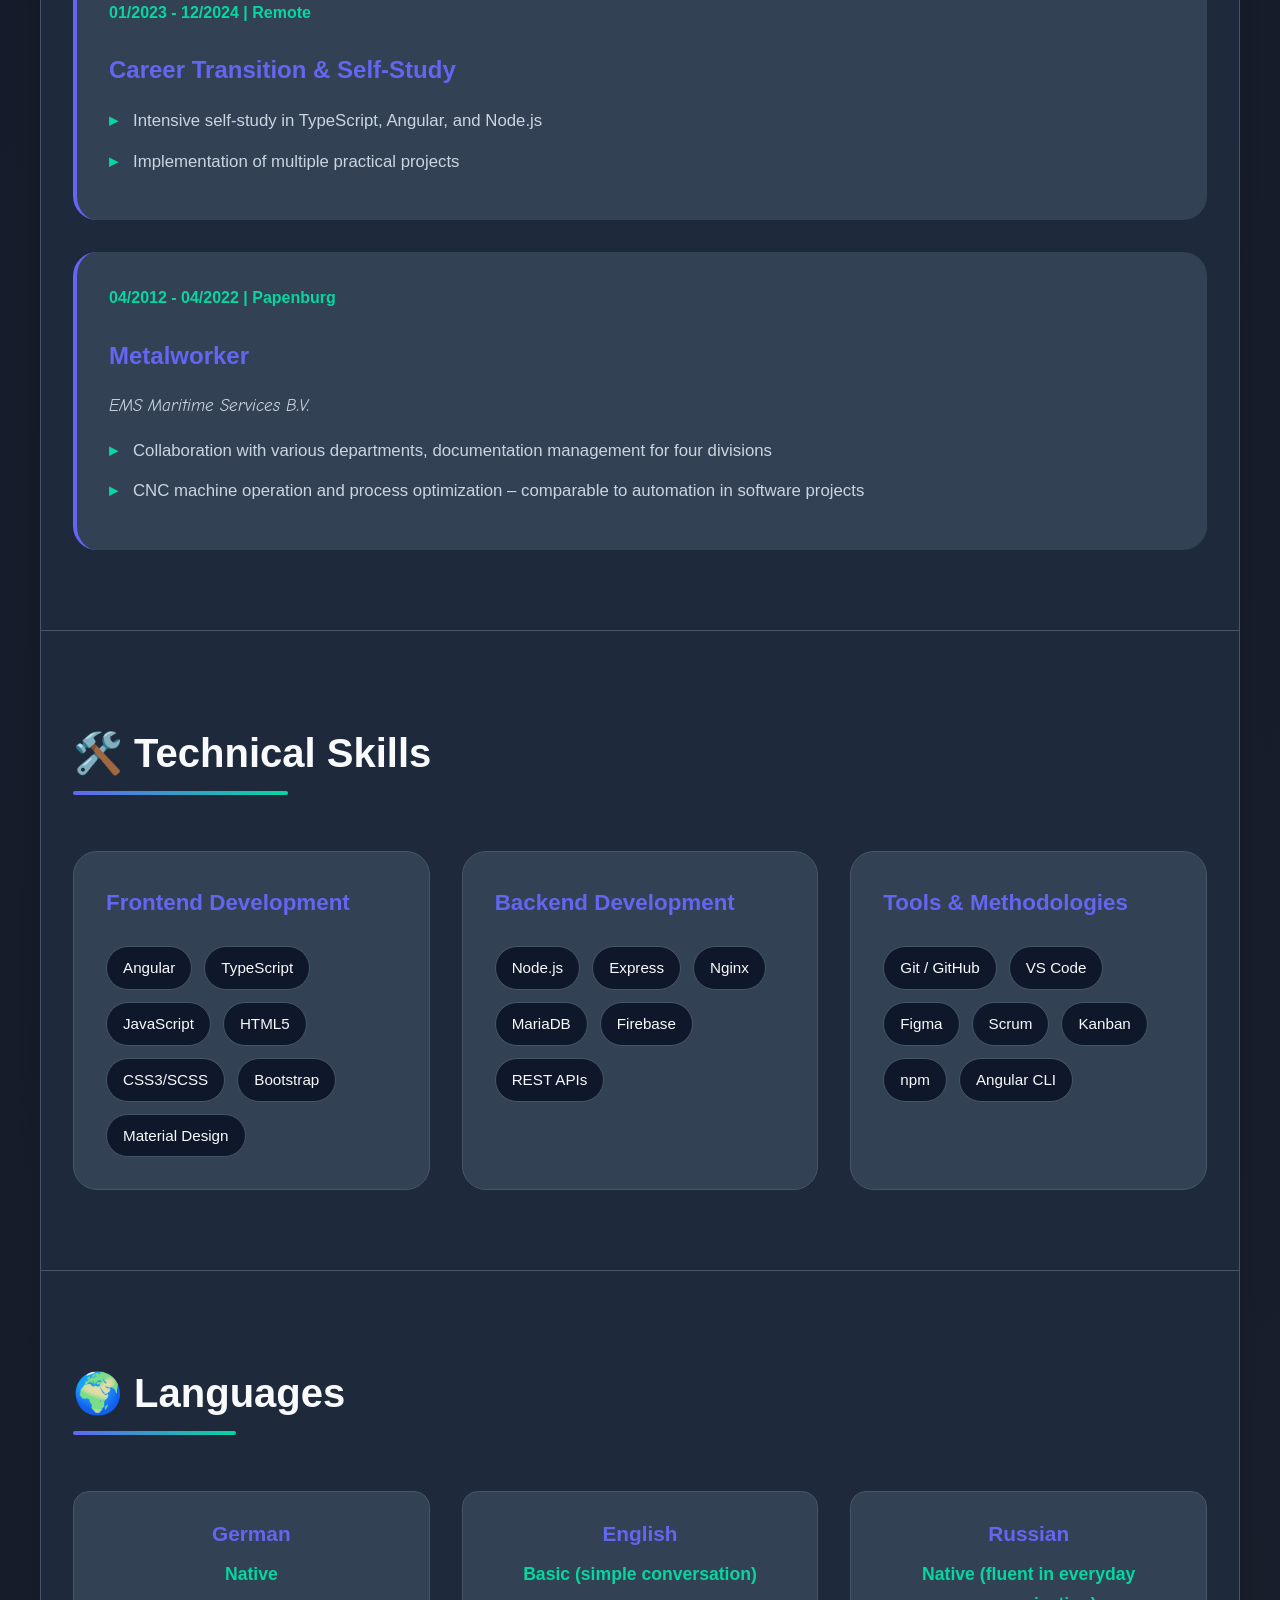
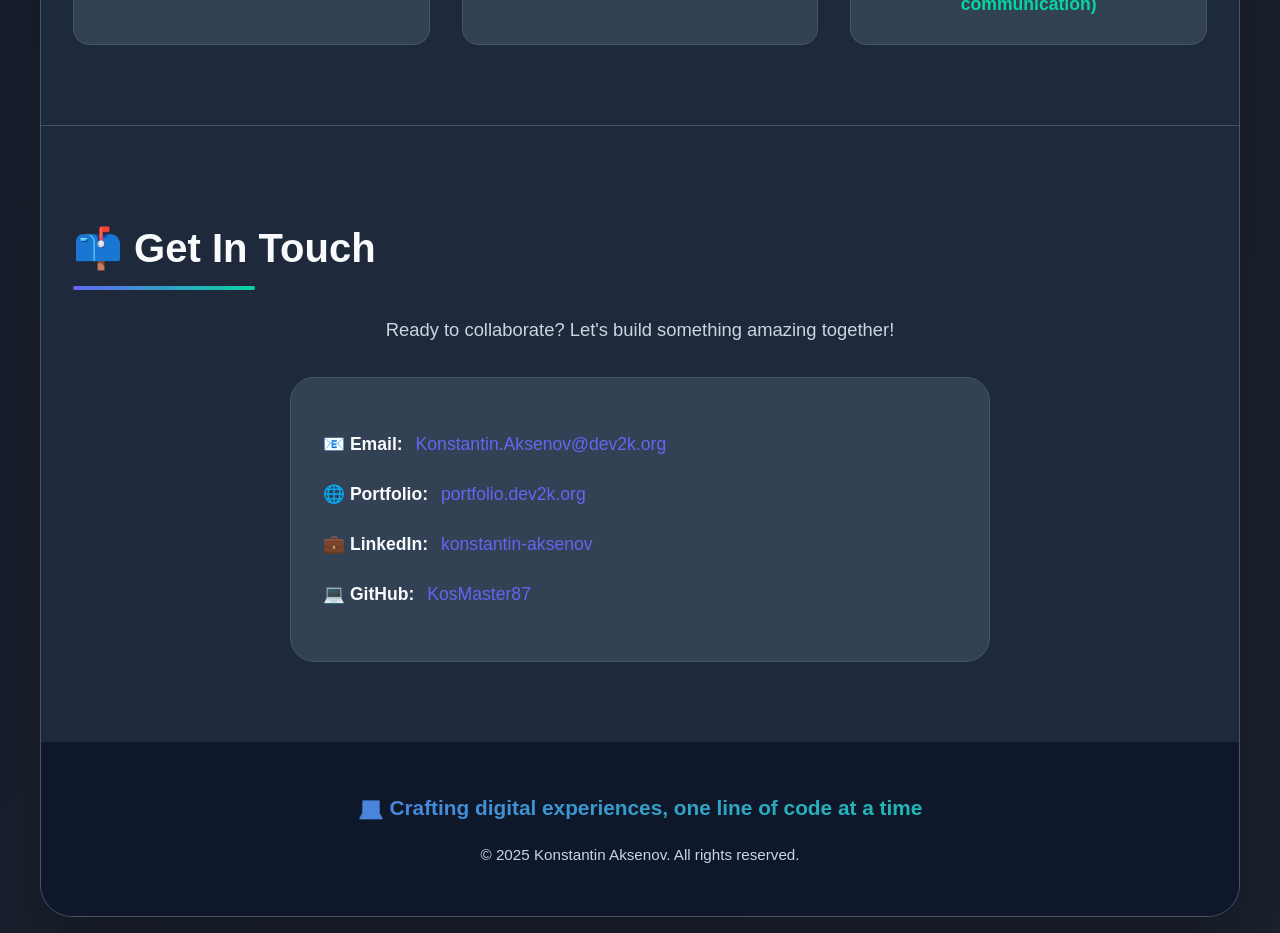
==== commit 7d5de321: "fix: update professional experience section to reflect current role and projects" ====
--- a/index.html
+++ b/index.html
@@ -193,11 +193,12 @@
       <h2>� Professional Experience</h2>
       
       <div class="timeline-item">
-        <div class="timeline-period">12/2024 - today | Remote</div>
-        <h3>Open-Source-Project - Simple CRM</h3>
+        <div class="timeline-period">12/2024 - Present | Remote</div>
+        <h3>Full-Stack Developer / Intensive Practical & Self-Study</h3>
         <ul>
-          <li>Development of a CRM application with Angular and Node.js/Nginx</li>
-          <li>User authentication and login system using Express Authentication</li>
+          <li>Deepening full-stack development through self-initiated projects ("Let's Todo")</li>
+          <li>Expanding backend and DevOps knowledge (Node.js, Express, MySQL, Nginx, PM2)</li>
+          <li>Continuous knowledge acquisition in collaboration with AI tools and feedback from experienced developers</li>
         </ul>
       </div>
 
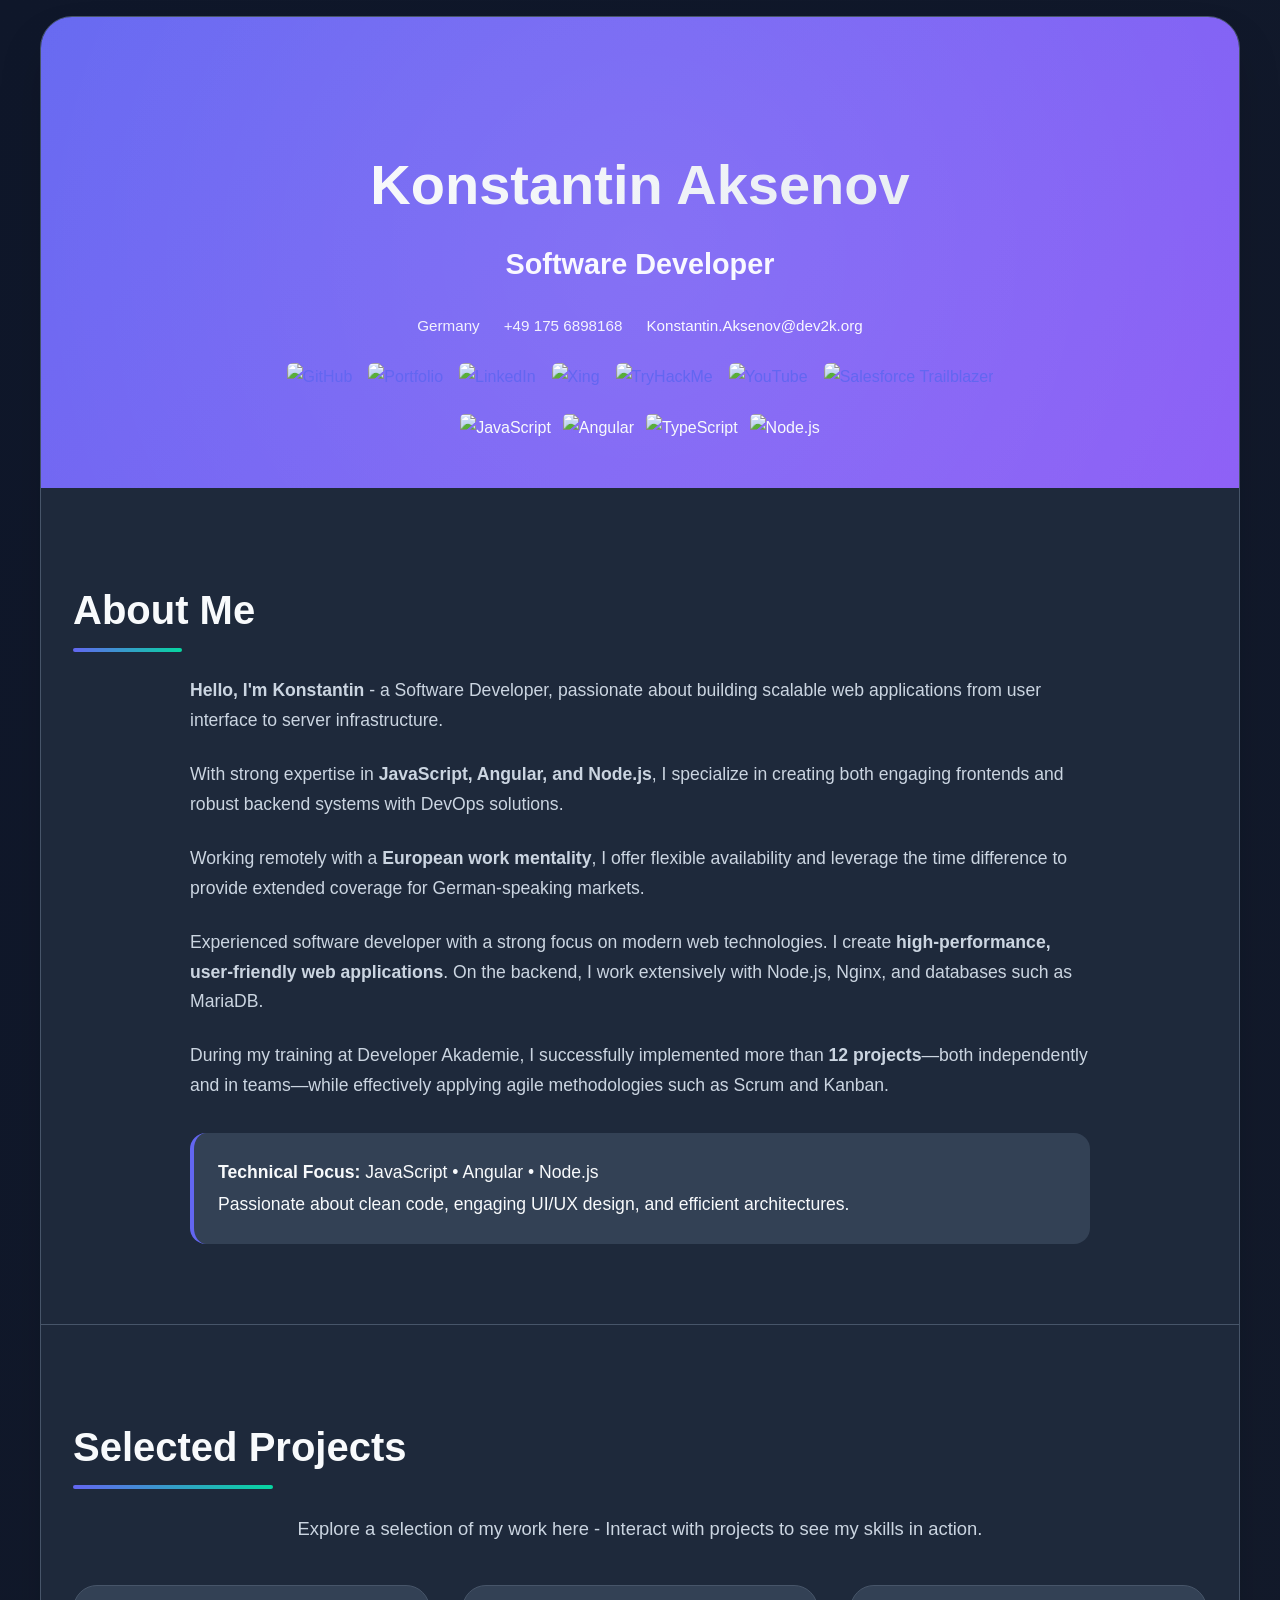
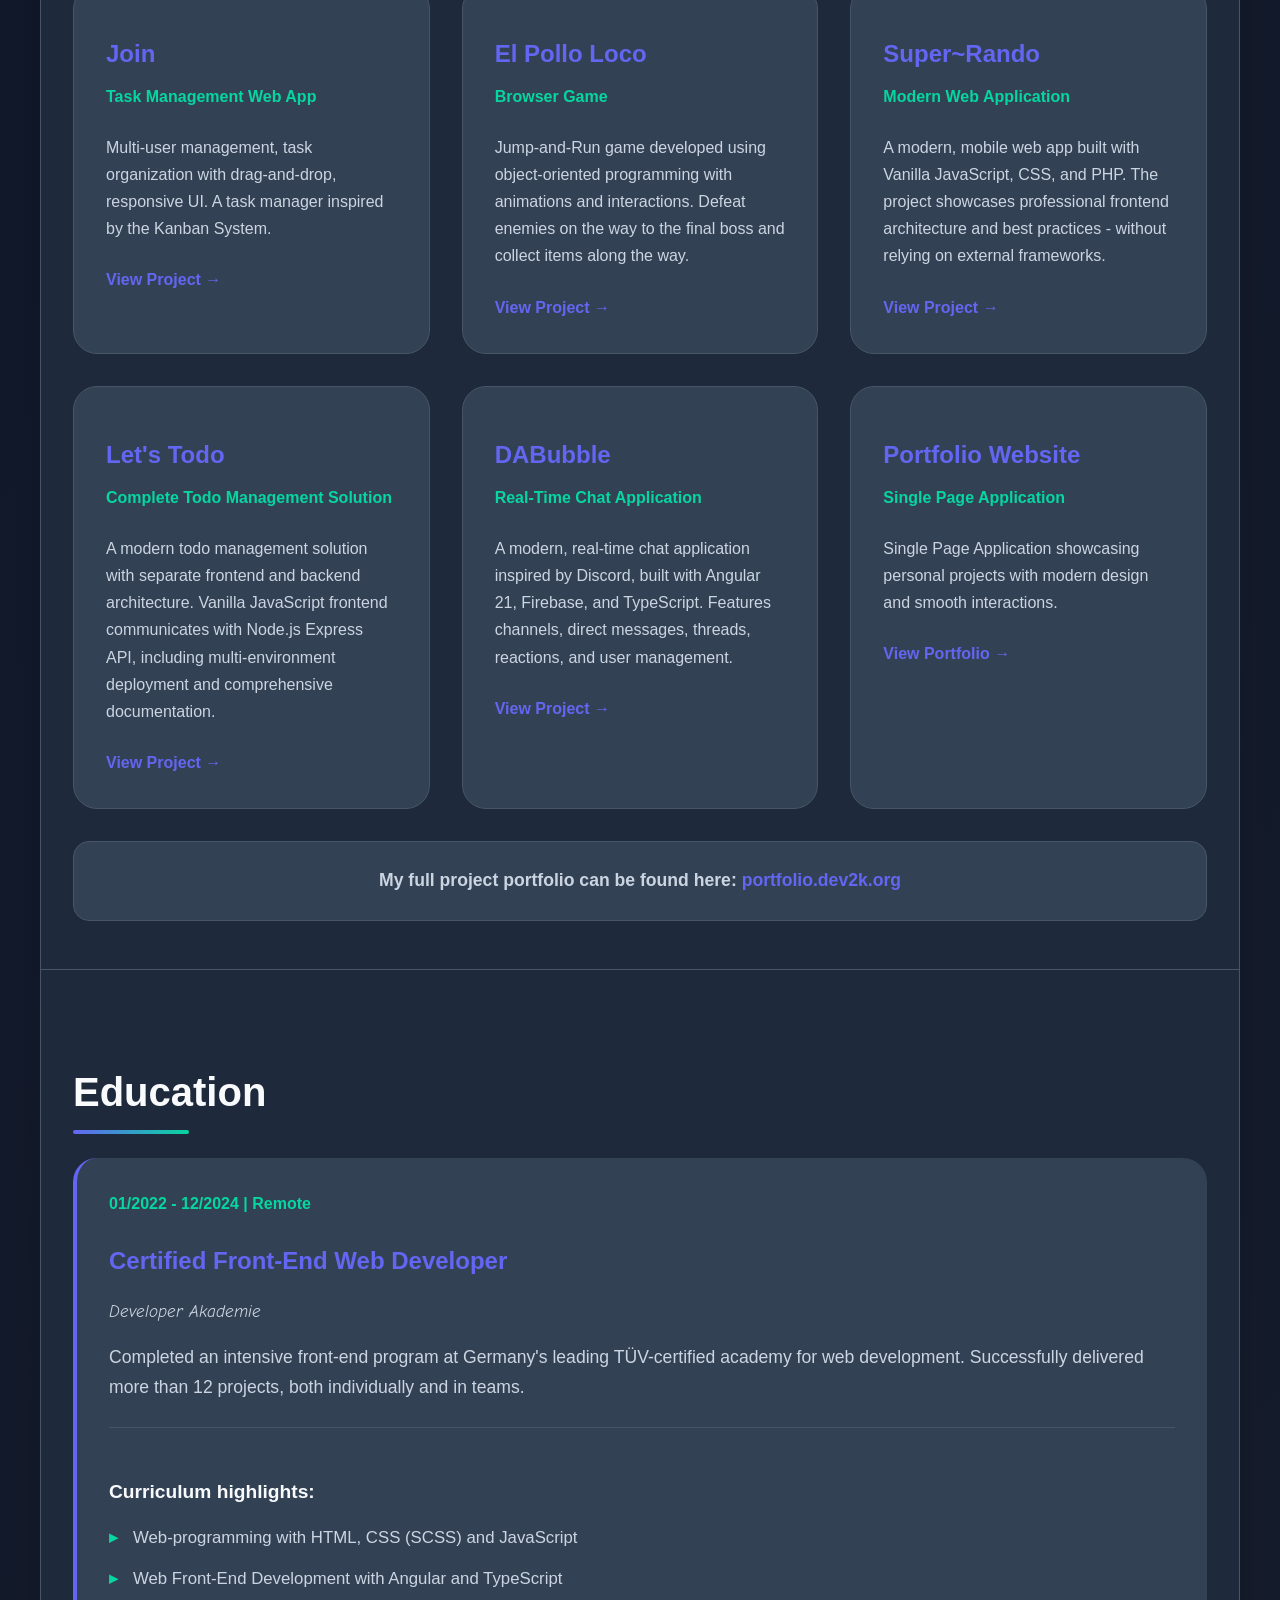
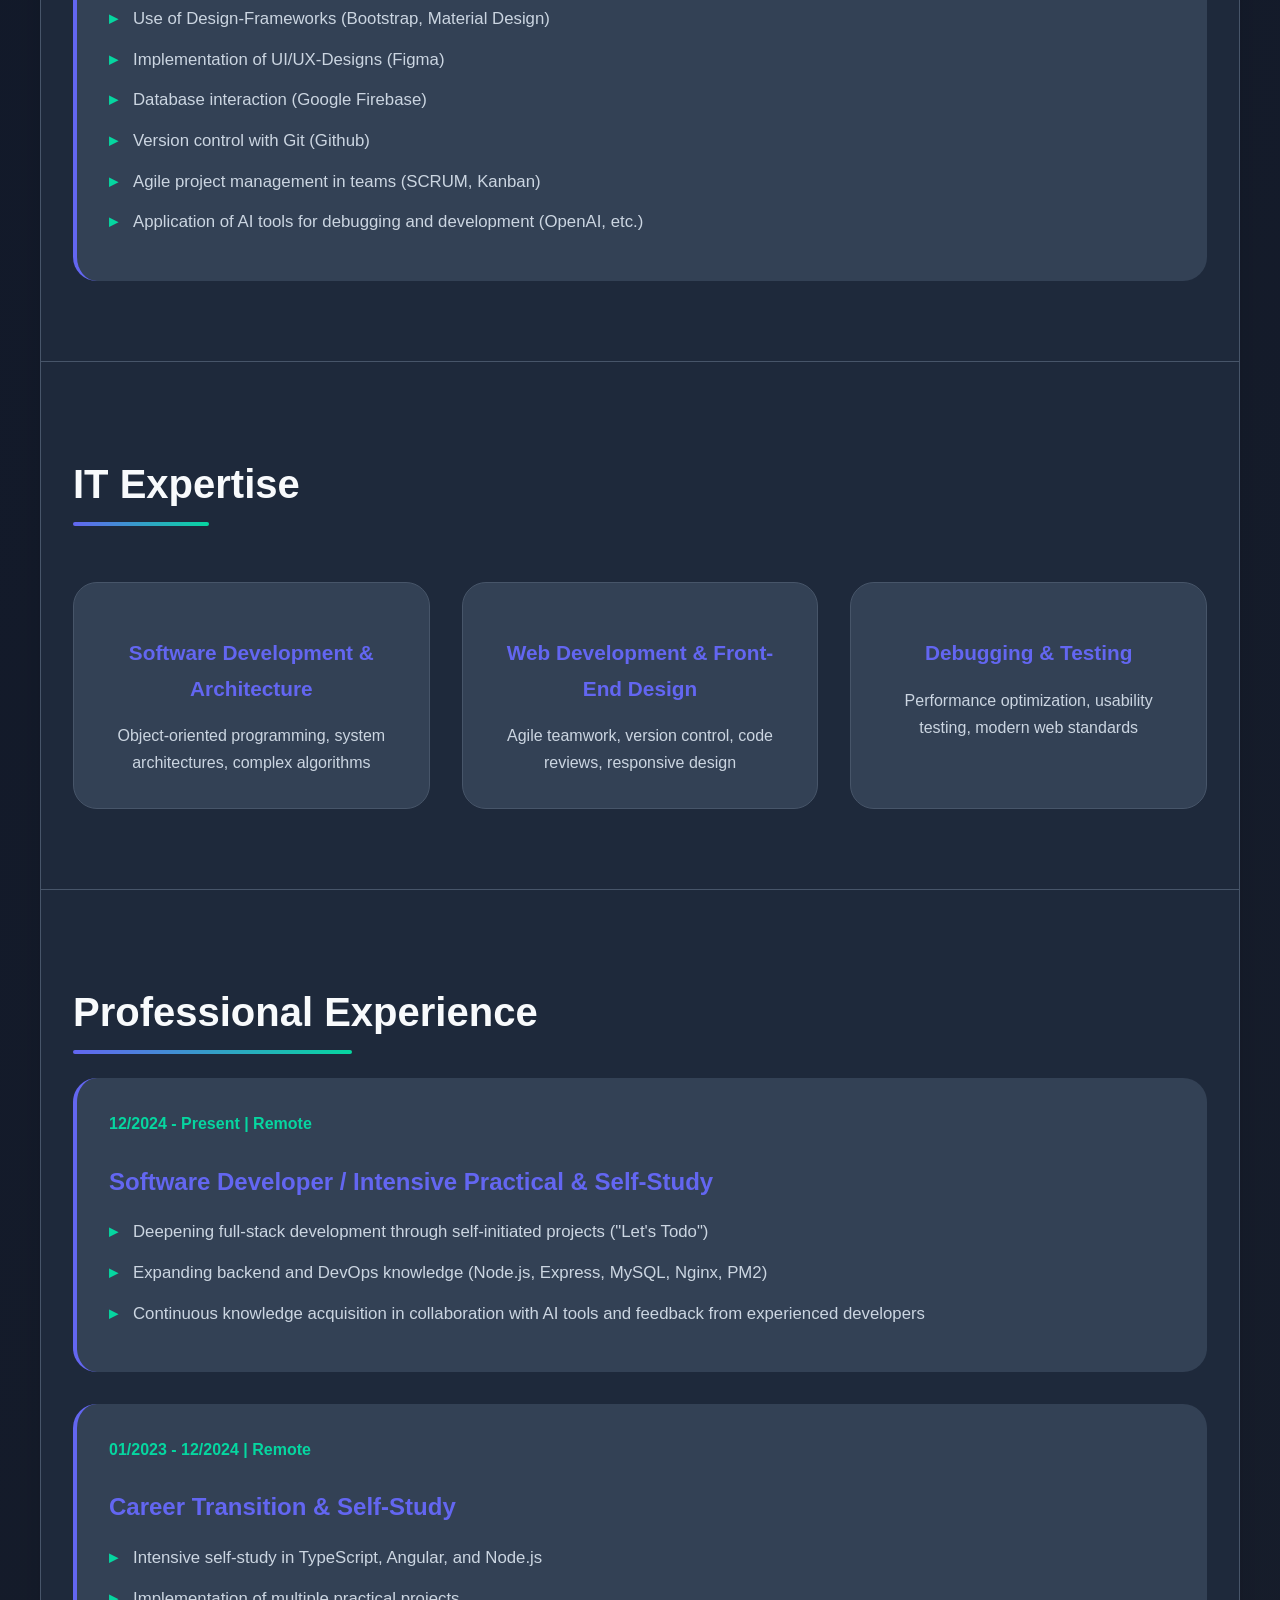
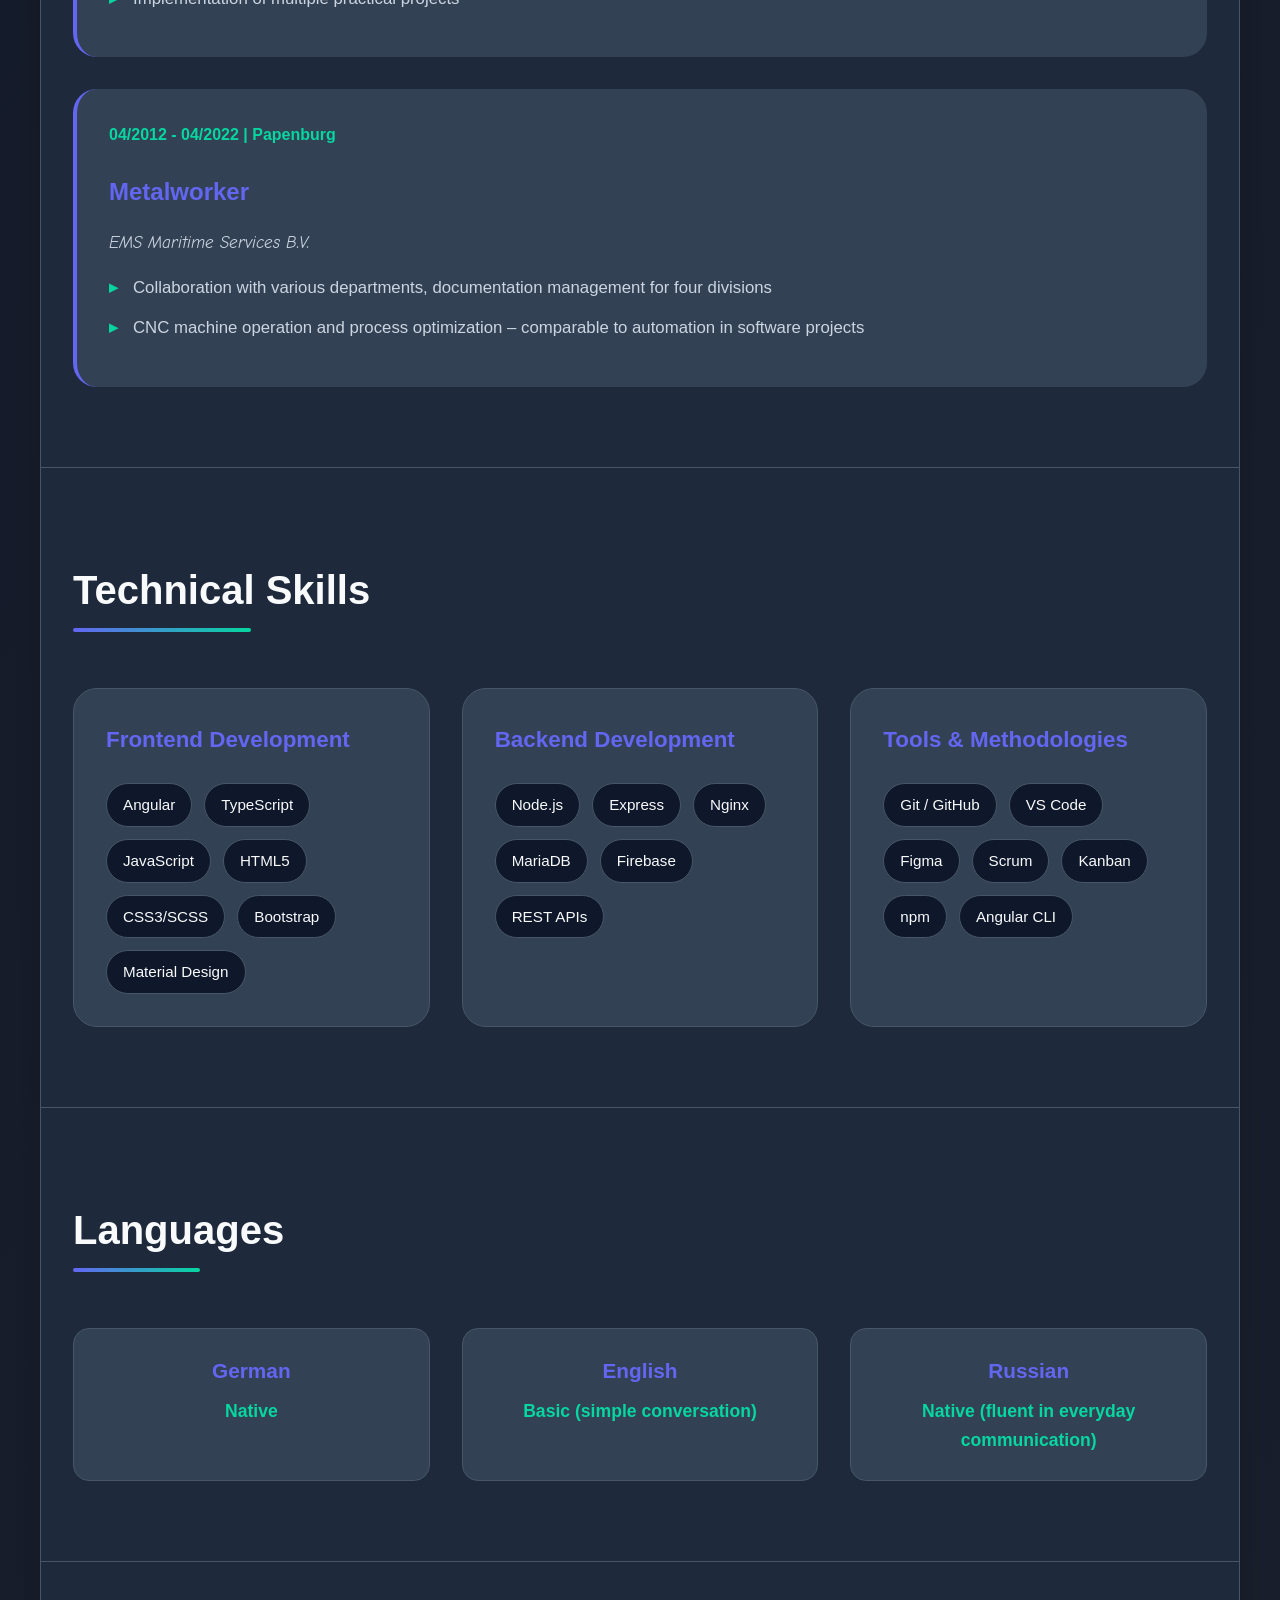
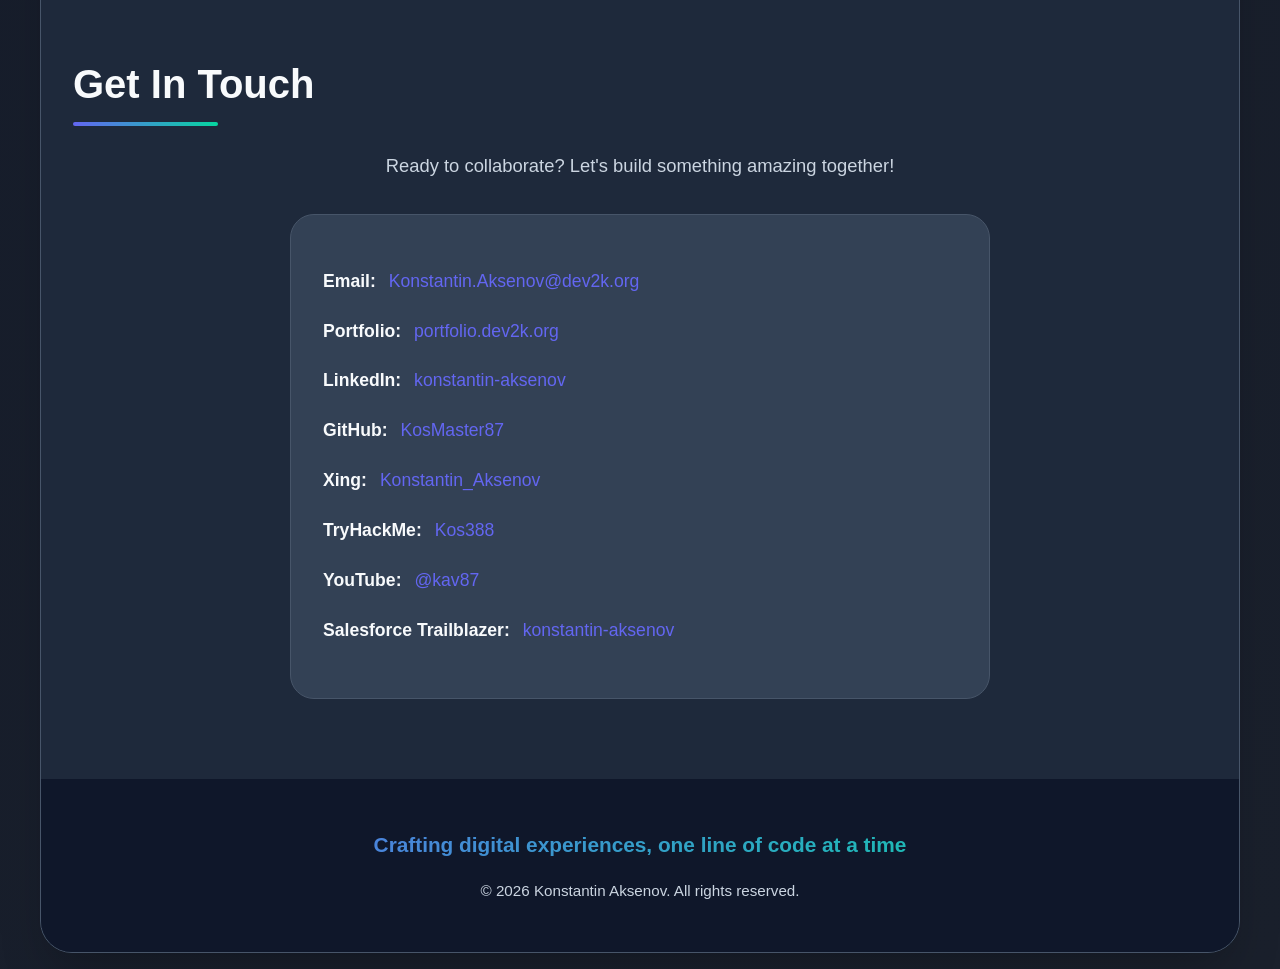
==== commit 32cf54ce: "fix: update portfolio to reflect current role as Software Developer and improve content structure" ====
--- a/index.html
+++ b/index.html
@@ -1,319 +1,507 @@
-<!DOCTYPE html>
+<!doctype html>
 <html lang="en">
-
-<head>
-  <meta charset="UTF-8" />
-  <meta name="viewport" content="width=device-width, initial-scale=1.0" />
-  <meta name="description" content="Konstantin Aksenov - Full-Stack Developer specializing in JavaScript, Angular, TypeScript, and Node.js. Based in Paraguay, creating modern web applications with clean code and efficient architectures." />
-  <meta name="keywords" content="Full-Stack Developer, JavaScript, Angular, TypeScript, Node.js, Web Development, Paraguay" />
-  <meta name="author" content="Konstantin Aksenov" />
-  <title>Konstantin Aksenov - Full-Stack Developer</title>
-  <link rel="stylesheet" href="style.css" />
-  <link rel="stylesheet" href="assets/styles/comic.css" />
-  <link rel="icon" href="assets/favicon.ico" />
-</head>
-
-<body>
-  <div class="container">
-    <!-- Hero Header -->
-    <header>
-      <h1>Konstantin Aksenov</h1>
-      <p class="title">Full-Stack Developer</p>
-      <div class="contact-header">
-        <span>� Concordia Str. 1815 | 9370 Loma Plata | Paraguay</span>
-        <span>📞 +595 994221200</span>
-        <span>✉️ <a href="mailto:Konstantin.Aksenov@dev2k.org">Konstantin.Aksenov@dev2k.org</a></span>
-      </div>
-      <div class="badges">
-        <a href="https://github.com/KosMaster87/" target="_blank">
-          <img src="https://img.shields.io/badge/GitHub-181717?style=flat&logo=github&logoColor=white" alt="GitHub" />
-        </a>
-        <a href="https://portfolio.dev2k.org" target="_blank">
-          <img src="https://img.shields.io/badge/Portfolio-FF5722?style=flat&logo=google-chrome&logoColor=white" alt="Portfolio" />
-        </a>
-        <a href="https://www.linkedin.com/in/konstantin-aksenov-802b88190/" target="_blank">
-          <img src="https://img.shields.io/badge/LinkedIn-0077B5?style=flat&logo=linkedin&logoColor=white" alt="LinkedIn" />
-        </a>
-      </div>
-      <div class="tech-badges">
-        <img src="https://img.shields.io/badge/JavaScript-F7DF1E?style=flat&logo=javascript&logoColor=black" alt="JavaScript" />
-        <img src="https://img.shields.io/badge/Angular-DD0031?style=flat&logo=angular&logoColor=white" alt="Angular" />
-        <img src="https://img.shields.io/badge/TypeScript-007ACC?style=flat&logo=typescript&logoColor=white" alt="TypeScript" />
-        <img src="https://img.shields.io/badge/Node.js-339933?style=flat&logo=node.js&logoColor=white" alt="Node.js" />
-      </div>
-    </header>
-
-    <!-- About Me Section -->
-    <section class="about">
-      <h2>💼 About Me</h2>
-      <div class="about-content">
-        <p>
-          <strong>Hello, I'm Konstantin</strong> - a Full-Stack Developer based in Paraguay, passionate about building scalable 
-          web applications from user interface to server infrastructure.
+  <head>
+    <meta charset="UTF-8" />
+    <meta name="viewport" content="width=device-width, initial-scale=1.0" />
+    <meta
+      name="description"
+      content="Konstantin Aksenov - Software Developer specializing in JavaScript, Angular, TypeScript, and Node.js. Based in Germany, creating modern web applications with clean code and efficient architectures."
+    />
+    <meta
+      name="keywords"
+      content="Software Developer, JavaScript, Angular, TypeScript, Node.js, Web Development, Germany"
+    />
+    <meta name="author" content="Konstantin Aksenov" />
+    <title>Konstantin Aksenov - Software Developer</title>
+    <link rel="stylesheet" href="style.css" />
+    <link rel="stylesheet" href="assets/styles/comic.css" />
+    <link rel="icon" href="assets/favicon.ico" />
+  </head>
+
+  <body>
+    <div class="container">
+      <!-- Hero Header -->
+      <header>
+        <h1>Konstantin Aksenov</h1>
+        <p class="title">Software Developer</p>
+        <div class="contact-header">
+          <span>Germany</span>
+          <span>+49 175 6898168</span>
+          <span
+            ><a href="mailto:Konstantin.Aksenov@dev2k.org"
+              >Konstantin.Aksenov@dev2k.org</a
+            ></span
+          >
+        </div>
+        <div class="badges">
+          <a href="https://github.com/KosMaster87/" target="_blank">
+            <img
+              src="https://img.shields.io/badge/GitHub-181717?style=flat&logo=github&logoColor=white"
+              alt="GitHub"
+            />
+          </a>
+          <a href="https://portfolio.dev2k.org" target="_blank">
+            <img
+              src="https://img.shields.io/badge/Portfolio-FF5722?style=flat&logo=google-chrome&logoColor=white"
+              alt="Portfolio"
+            />
+          </a>
+          <a
+            href="https://www.linkedin.com/in/konstantin-aksenov-802b88190/"
+            target="_blank"
+          >
+            <img
+              src="https://img.shields.io/badge/LinkedIn-0077B5?style=flat&logo=linkedin&logoColor=white"
+              alt="LinkedIn"
+            />
+          </a>
+          <a
+            href="https://www.xing.com/profile/Konstantin_Aksenov/"
+            target="_blank"
+          >
+            <img
+              src="https://img.shields.io/badge/Xing-006567?style=flat&logo=xing&logoColor=white"
+              alt="Xing"
+            />
+          </a>
+          <a href="https://tryhackme.com/p/Kos388" target="_blank">
+            <img
+              src="https://img.shields.io/badge/TryHackMe-212C42?style=flat&logo=tryhackme&logoColor=white"
+              alt="TryHackMe"
+            />
+          </a>
+          <a href="https://www.youtube.com/@kav87" target="_blank">
+            <img
+              src="https://img.shields.io/badge/YouTube-FF0000?style=flat&logo=youtube&logoColor=white"
+              alt="YouTube"
+            />
+          </a>
+          <a
+            href="https://www.salesforce.com/trailblazer/konstantin-aksenov/"
+            target="_blank"
+          >
+            <img
+              src="https://img.shields.io/badge/Trailblazer-00A1E0?style=flat&logo=salesforce&logoColor=white"
+              alt="Salesforce Trailblazer"
+            />
+          </a>
+        </div>
+        <div class="tech-badges">
+          <img
+            src="https://img.shields.io/badge/JavaScript-F7DF1E?style=flat&logo=javascript&logoColor=black"
+            alt="JavaScript"
+          />
+          <img
+            src="https://img.shields.io/badge/Angular-DD0031?style=flat&logo=angular&logoColor=white"
+            alt="Angular"
+          />
+          <img
+            src="https://img.shields.io/badge/TypeScript-007ACC?style=flat&logo=typescript&logoColor=white"
+            alt="TypeScript"
+          />
+          <img
+            src="https://img.shields.io/badge/Node.js-339933?style=flat&logo=node.js&logoColor=white"
+            alt="Node.js"
+          />
+        </div>
+      </header>
+
+      <!-- About Me Section -->
+      <section class="about">
+        <h2>About Me</h2>
+        <div class="about-content">
+          <p>
+            <strong>Hello, I'm Konstantin</strong> - a Software Developer,
+            passionate about building scalable web applications from user
+            interface to server infrastructure.
+          </p>
+          <p>
+            With strong expertise in
+            <strong>JavaScript, Angular, and Node.js</strong>, I specialize in
+            creating both engaging frontends and robust backend systems with
+            DevOps solutions.
+          </p>
+          <p>
+            Working remotely with a <strong>European work mentality</strong>, I
+            offer flexible availability and leverage the time difference to
+            provide extended coverage for German-speaking markets.
+          </p>
+          <p>
+            Experienced software developer with a strong focus on modern web
+            technologies. I create
+            <strong>high-performance, user-friendly web applications</strong>.
+            On the backend, I work extensively with Node.js, Nginx, and
+            databases such as MariaDB.
+          </p>
+          <p>
+            During my training at Developer Akademie, I successfully implemented
+            more than <strong>12 projects</strong>—both independently and in
+            teams—while effectively applying agile methodologies such as Scrum
+            and Kanban.
+          </p>
+          <div class="highlight-box">
+            <strong>Technical Focus:</strong> JavaScript • Angular • Node.js<br />
+            Passionate about clean code, engaging UI/UX design, and efficient
+            architectures.
+          </div>
+        </div>
+      </section>
+
+      <!-- Projects Section -->
+      <section class="projects-section">
+        <h2>Selected Projects</h2>
+        <p class="section-intro">
+          Explore a selection of my work here - Interact with projects to see my
+          skills in action.
         </p>
-        <p>
-          With strong expertise in <strong>JavaScript, Angular, and Node.js</strong>, I specialize in creating both engaging 
-          frontends and robust backend systems with DevOps solutions.
+        <div class="projects">
+          <div class="project">
+            <div class="project-icon"></div>
+            <h3>Join</h3>
+            <p class="project-subtitle">Task Management Web App</p>
+            <p>
+              Multi-user management, task organization with drag-and-drop,
+              responsive UI. A task manager inspired by the Kanban System.
+            </p>
+            <a
+              href="https://join.dev2k.org/"
+              target="_blank"
+              class="project-link"
+              >View Project →</a
+            >
+          </div>
+
+          <div class="project">
+            <div class="project-icon"></div>
+            <h3>El Pollo Loco</h3>
+            <p class="project-subtitle">Browser Game</p>
+            <p>
+              Jump-and-Run game developed using object-oriented programming with
+              animations and interactions. Defeat enemies on the way to the
+              final boss and collect items along the way.
+            </p>
+            <a
+              href="https://el-pollo-loco.dev2k.org/"
+              target="_blank"
+              class="project-link"
+              >View Project →</a
+            >
+          </div>
+
+          <div class="project">
+            <div class="project-icon"></div>
+            <h3>Super~Rando</h3>
+            <p class="project-subtitle">Modern Web Application</p>
+            <p>
+              A modern, mobile web app built with Vanilla JavaScript, CSS, and
+              PHP. The project showcases professional frontend architecture and
+              best practices - without relying on external frameworks.
+            </p>
+            <a
+              href="https://super-rando.dev2k.org/"
+              target="_blank"
+              class="project-link"
+              >View Project →</a
+            >
+          </div>
+
+          <div class="project">
+            <div class="project-icon"></div>
+            <h3>Let's Todo</h3>
+            <p class="project-subtitle">Complete Todo Management Solution</p>
+            <p>
+              A modern todo management solution with separate frontend and
+              backend architecture. Vanilla JavaScript frontend communicates
+              with Node.js Express API, including multi-environment deployment
+              and comprehensive documentation.
+            </p>
+            <a
+              href="https://lets-todo.dev2k.org/"
+              target="_blank"
+              class="project-link"
+              >View Project →</a
+            >
+          </div>
+
+          <div class="project">
+            <div class="project-icon"></div>
+            <h3>DABubble</h3>
+            <p class="project-subtitle">Real-Time Chat Application</p>
+            <p>
+              A modern, real-time chat application inspired by Discord, built
+              with Angular 21, Firebase, and TypeScript. Features channels,
+              direct messages, threads, reactions, and user management.
+            </p>
+            <a
+              href="https://dabubble.dev2k.org/"
+              target="_blank"
+              class="project-link"
+              >View Project →</a
+            >
+          </div>
+
+          <div class="project">
+            <div class="project-icon"></div>
+            <h3>Portfolio Website</h3>
+            <p class="project-subtitle">Single Page Application</p>
+            <p>
+              Single Page Application showcasing personal projects with modern
+              design and smooth interactions.
+            </p>
+            <a
+              href="https://portfolio.dev2k.org"
+              target="_blank"
+              class="project-link"
+              >View Portfolio →</a
+            >
+          </div>
+        </div>
+        <div class="portfolio-link-box">
+          <p>
+            <strong>My full project portfolio can be found here:</strong>
+            <a href="https://portfolio.dev2k.org" target="_blank"
+              >portfolio.dev2k.org</a
+            >
+          </p>
+        </div>
+      </section>
+
+      <!-- Education Section -->
+      <section class="education">
+        <h2>Education</h2>
+        <div class="timeline-item">
+          <div class="timeline-period">01/2022 - 12/2024 | Remote</div>
+          <h3>Certified Front-End Web Developer</h3>
+          <p class="institution">Developer Akademie</p>
+          <p>
+            Completed an intensive front-end program at Germany's leading
+            TÜV-certified academy for web development. Successfully delivered
+            more than 12 projects, both individually and in teams.
+          </p>
+          <div class="curriculum">
+            <h4>Curriculum highlights:</h4>
+            <ul>
+              <li>Web-programming with HTML, CSS (SCSS) and JavaScript</li>
+              <li>Web Front-End Development with Angular and TypeScript</li>
+              <li>Use of Design-Frameworks (Bootstrap, Material Design)</li>
+              <li>Implementation of UI/UX-Designs (Figma)</li>
+              <li>Database interaction (Google Firebase)</li>
+              <li>Version control with Git (Github)</li>
+              <li>Agile project management in teams (SCRUM, Kanban)</li>
+              <li>
+                Application of AI tools for debugging and development (OpenAI,
+                etc.)
+              </li>
+            </ul>
+          </div>
+        </div>
+      </section>
+
+      <!-- IT Expertise Section -->
+      <section class="expertise">
+        <h2>IT Expertise</h2>
+        <div class="expertise-grid">
+          <div class="expertise-item">
+            <h3>Software Development & Architecture</h3>
+            <p>
+              Object-oriented programming, system architectures, complex
+              algorithms
+            </p>
+          </div>
+          <div class="expertise-item">
+            <h3>Web Development & Front-End Design</h3>
+            <p>
+              Agile teamwork, version control, code reviews, responsive design
+            </p>
+          </div>
+          <div class="expertise-item">
+            <h3>Debugging & Testing</h3>
+            <p>
+              Performance optimization, usability testing, modern web standards
+            </p>
+          </div>
+        </div>
+      </section>
+
+      <!-- Professional Experience Section -->
+      <section class="experience">
+        <h2>Professional Experience</h2>
+
+        <div class="timeline-item">
+          <div class="timeline-period">12/2024 - Present | Remote</div>
+          <h3>Software Developer / Intensive Practical & Self-Study</h3>
+          <ul>
+            <li>
+              Deepening full-stack development through self-initiated projects
+              ("Let's Todo")
+            </li>
+            <li>
+              Expanding backend and DevOps knowledge (Node.js, Express, MySQL,
+              Nginx, PM2)
+            </li>
+            <li>
+              Continuous knowledge acquisition in collaboration with AI tools
+              and feedback from experienced developers
+            </li>
+          </ul>
+        </div>
+
+        <div class="timeline-item">
+          <div class="timeline-period">01/2023 - 12/2024 | Remote</div>
+          <h3>Career Transition & Self-Study</h3>
+          <ul>
+            <li>Intensive self-study in TypeScript, Angular, and Node.js</li>
+            <li>Implementation of multiple practical projects</li>
+          </ul>
+        </div>
+
+        <div class="timeline-item">
+          <div class="timeline-period">04/2012 - 04/2022 | Papenburg</div>
+          <h3>Metalworker</h3>
+          <p class="institution">EMS Maritime Services B.V.</p>
+          <ul>
+            <li>
+              Collaboration with various departments, documentation management
+              for four divisions
+            </li>
+            <li>
+              CNC machine operation and process optimization – comparable to
+              automation in software projects
+            </li>
+          </ul>
+        </div>
+      </section>
+
+      <!-- Skills Section -->
+      <section class="skills">
+        <h2>Technical Skills</h2>
+        <div class="skills-grid">
+          <div class="skill-category">
+            <h3>Frontend Development</h3>
+            <div class="skill-tags">
+              <span class="skill-tag">Angular</span>
+              <span class="skill-tag">TypeScript</span>
+              <span class="skill-tag">JavaScript</span>
+              <span class="skill-tag">HTML5</span>
+              <span class="skill-tag">CSS3/SCSS</span>
+              <span class="skill-tag">Bootstrap</span>
+              <span class="skill-tag">Material Design</span>
+            </div>
+          </div>
+          <div class="skill-category">
+            <h3>Backend Development</h3>
+            <div class="skill-tags">
+              <span class="skill-tag">Node.js</span>
+              <span class="skill-tag">Express</span>
+              <span class="skill-tag">Nginx</span>
+              <span class="skill-tag">MariaDB</span>
+              <span class="skill-tag">Firebase</span>
+              <span class="skill-tag">REST APIs</span>
+            </div>
+          </div>
+          <div class="skill-category">
+            <h3>Tools & Methodologies</h3>
+            <div class="skill-tags">
+              <span class="skill-tag">Git / GitHub</span>
+              <span class="skill-tag">VS Code</span>
+              <span class="skill-tag">Figma</span>
+              <span class="skill-tag">Scrum</span>
+              <span class="skill-tag">Kanban</span>
+              <span class="skill-tag">npm</span>
+              <span class="skill-tag">Angular CLI</span>
+            </div>
+          </div>
+        </div>
+      </section>
+
+      <!-- Languages Section -->
+      <section class="languages">
+        <h2>Languages</h2>
+        <div class="language-grid">
+          <div class="language-item">
+            <h3>German</h3>
+            <p>Native</p>
+          </div>
+          <div class="language-item">
+            <h3>English</h3>
+            <p>Basic (simple conversation)</p>
+          </div>
+          <div class="language-item">
+            <h3>Russian</h3>
+            <p>Native (fluent in everyday communication)</p>
+          </div>
+        </div>
+      </section>
+
+      <!-- Contact Section -->
+      <section class="contact">
+        <h2>Get In Touch</h2>
+        <p class="contact-intro">
+          Ready to collaborate? Let's build something amazing together!
         </p>
-        <p>
-          Working remotely with a <strong>European work mentality</strong>, I offer flexible availability and leverage the 
-          time difference to provide extended coverage for German-speaking markets.
+        <div class="contact-info">
+          <div class="contact-item">
+            <strong>Email:</strong>
+            <a href="mailto:Konstantin.Aksenov@dev2k.org"
+              >Konstantin.Aksenov@dev2k.org</a
+            >
+          </div>
+          <div class="contact-item">
+            <strong>Portfolio:</strong>
+            <a href="https://portfolio.dev2k.org" target="_blank"
+              >portfolio.dev2k.org</a
+            >
+          </div>
+          <div class="contact-item">
+            <strong>LinkedIn:</strong>
+            <a
+              href="https://www.linkedin.com/in/konstantin-aksenov-802b88190/"
+              target="_blank"
+              >konstantin-aksenov</a
+            >
+          </div>
+          <div class="contact-item">
+            <strong>GitHub:</strong>
+            <a href="https://github.com/KosMaster87/" target="_blank"
+              >KosMaster87</a
+            >
+          </div>
+          <div class="contact-item">
+            <strong>Xing:</strong>
+            <a
+              href="https://www.xing.com/profile/Konstantin_Aksenov/"
+              target="_blank"
+              >Konstantin_Aksenov</a
+            >
+          </div>
+          <div class="contact-item">
+            <strong>TryHackMe:</strong>
+            <a href="https://tryhackme.com/p/Kos388" target="_blank">Kos388</a>
+          </div>
+          <div class="contact-item">
+            <strong>YouTube:</strong>
+            <a href="https://www.youtube.com/@kav87" target="_blank">@kav87</a>
+          </div>
+          <div class="contact-item">
+            <strong>Salesforce Trailblazer:</strong>
+            <a
+              href="https://www.salesforce.com/trailblazer/konstantin-aksenov/"
+              target="_blank"
+              >konstantin-aksenov</a
+            >
+          </div>
+        </div>
+      </section>
+
+      <!-- Footer -->
+      <footer>
+        <p class="slogan">
+          <strong
+            >Crafting digital experiences, one line of code at a time</strong
+          >
         </p>
-        <p>
-          Experienced software developer with a strong focus on modern web technologies. I create <strong>high-performance, 
-          user-friendly web applications</strong>. On the backend, I work extensively with Node.js, Nginx, and databases 
-          such as MariaDB.
-        </p>
-        <p>
-          During my training at Developer Akademie, I successfully implemented more than <strong>12 projects</strong>—both 
-          independently and in teams—while effectively applying agile methodologies such as Scrum and Kanban.
-        </p>
-        <div class="highlight-box">
-          <strong>Technical Focus:</strong> JavaScript • Angular • Node.js<br />
-          Passionate about clean code, engaging UI/UX design, and efficient architectures.
-        </div>
-      </div>
-    </section>
-
-    <!-- Projects Section -->
-    <section class="projects-section">
-      <h2>� Selected Projects</h2>
-      <p class="section-intro">Explore a selection of my work here - Interact with projects to see my skills in action.</p>
-      <div class="projects">
-        <div class="project">
-          <div class="project-icon">🤝</div>
-          <h3>Join</h3>
-          <p class="project-subtitle">Task Management Web App</p>
-          <p>
-            Multi-user management, task organization with drag-and-drop, responsive UI. 
-            A task manager inspired by the Kanban System.
-          </p>
-          <a href="https://join.dev2k.org/" target="_blank" class="project-link">View Project →</a>
-        </div>
-
-        <div class="project">
-          <div class="project-icon">🐔</div>
-          <h3>El Pollo Loco</h3>
-          <p class="project-subtitle">Browser Game</p>
-          <p>
-            Jump-and-Run game developed using object-oriented programming with animations and interactions. 
-            Defeat enemies on the way to the final boss and collect items along the way.
-          </p>
-          <a href="https://el-pollo-loco.dev2k.org/" target="_blank" class="project-link">View Project →</a>
-        </div>
-
-        <div class="project">
-          <div class="project-icon">🎮</div>
-          <h3>Super~Rando</h3>
-          <p class="project-subtitle">Modern Web Application</p>
-          <p>
-            A modern, mobile web app built with Vanilla JavaScript, CSS, and PHP. The project showcases 
-            professional frontend architecture and best practices - without relying on external frameworks.
-          </p>
-          <a href="https://super-rando.dev2k.org/" target="_blank" class="project-link">View Project →</a>
-        </div>
-
-        <div class="project">
-          <div class="project-icon">✅</div>
-          <h3>Let's Todo</h3>
-          <p class="project-subtitle">Complete Todo Management Solution</p>
-          <p>
-            A modern todo management solution with separate frontend and backend architecture. Vanilla JavaScript 
-            frontend communicates with Node.js Express API, including multi-environment deployment and comprehensive documentation.
-          </p>
-          <a href="#" class="project-link">View Project →</a>
-        </div>
-
-        <div class="project">
-          <div class="project-icon">🌐</div>
-          <h3>Portfolio Website</h3>
-          <p class="project-subtitle">Single Page Application</p>
-          <p>
-            Single Page Application showcasing personal projects with modern design and smooth interactions.
-          </p>
-          <a href="https://portfolio.dev2k.org" target="_blank" class="project-link">View Portfolio →</a>
-        </div>
-      </div>
-      <div class="portfolio-link-box">
-        <p>
-          <strong>My full project portfolio can be found here:</strong> 
-          <a href="https://portfolio.dev2k.org" target="_blank">portfolio.dev2k.org</a>
-        </p>
-      </div>
-    </section>
-
-    <!-- Education Section -->
-    <section class="education">
-      <h2>🎓 Education</h2>
-      <div class="timeline-item">
-        <div class="timeline-period">01/2022 - 12/2024 | Remote</div>
-        <h3>Certified Front-End Web Developer</h3>
-        <p class="institution">Developer Akademie</p>
-        <p>
-          Completed an intensive front-end program at Germany's leading TÜV-certified academy for web development. 
-          Successfully delivered more than 12 projects, both individually and in teams.
-        </p>
-        <div class="curriculum">
-          <h4>Curriculum highlights:</h4>
-          <ul>
-            <li>Web-programming with HTML, CSS (SCSS) and JavaScript</li>
-            <li>Web Front-End Development with Angular and TypeScript</li>
-            <li>Use of Design-Frameworks (Bootstrap, Material Design)</li>
-            <li>Implementation of UI/UX-Designs (Figma)</li>
-            <li>Database interaction (Google Firebase)</li>
-            <li>Version control with Git (Github)</li>
-            <li>Agile project management in teams (SCRUM, Kanban)</li>
-            <li>Application of AI tools for debugging and development (OpenAI, etc.)</li>
-          </ul>
-        </div>
-      </div>
-    </section>
-
-    <!-- IT Expertise Section -->
-    <section class="expertise">
-      <h2>💻 IT Expertise</h2>
-      <div class="expertise-grid">
-        <div class="expertise-item">
-          <h3>⚙️ Software Development & Architecture</h3>
-          <p>Object-oriented programming, system architectures, complex algorithms</p>
-        </div>
-        <div class="expertise-item">
-          <h3>🎨 Web Development & Front-End Design</h3>
-          <p>Agile teamwork, version control, code reviews, responsive design</p>
-        </div>
-        <div class="expertise-item">
-          <h3>🔍 Debugging & Testing</h3>
-          <p>Performance optimization, usability testing, modern web standards</p>
-        </div>
-      </div>
-    </section>
-
-    <!-- Professional Experience Section -->
-    <section class="experience">
-      <h2>� Professional Experience</h2>
-      
-      <div class="timeline-item">
-        <div class="timeline-period">12/2024 - Present | Remote</div>
-        <h3>Full-Stack Developer / Intensive Practical & Self-Study</h3>
-        <ul>
-          <li>Deepening full-stack development through self-initiated projects ("Let's Todo")</li>
-          <li>Expanding backend and DevOps knowledge (Node.js, Express, MySQL, Nginx, PM2)</li>
-          <li>Continuous knowledge acquisition in collaboration with AI tools and feedback from experienced developers</li>
-        </ul>
-      </div>
-
-      <div class="timeline-item">
-        <div class="timeline-period">01/2023 - 12/2024 | Remote</div>
-        <h3>Career Transition & Self-Study</h3>
-        <ul>
-          <li>Intensive self-study in TypeScript, Angular, and Node.js</li>
-          <li>Implementation of multiple practical projects</li>
-        </ul>
-      </div>
-
-      <div class="timeline-item">
-        <div class="timeline-period">04/2012 - 04/2022 | Papenburg</div>
-        <h3>Metalworker</h3>
-        <p class="institution">EMS Maritime Services B.V.</p>
-        <ul>
-          <li>Collaboration with various departments, documentation management for four divisions</li>
-          <li>CNC machine operation and process optimization – comparable to automation in software projects</li>
-        </ul>
-      </div>
-    </section>
-
-    <!-- Skills Section -->
-    <section class="skills">
-      <h2>🛠️ Technical Skills</h2>
-      <div class="skills-grid">
-        <div class="skill-category">
-          <h3>Frontend Development</h3>
-          <div class="skill-tags">
-            <span class="skill-tag">Angular</span>
-            <span class="skill-tag">TypeScript</span>
-            <span class="skill-tag">JavaScript</span>
-            <span class="skill-tag">HTML5</span>
-            <span class="skill-tag">CSS3/SCSS</span>
-            <span class="skill-tag">Bootstrap</span>
-            <span class="skill-tag">Material Design</span>
-          </div>
-        </div>
-        <div class="skill-category">
-          <h3>Backend Development</h3>
-          <div class="skill-tags">
-            <span class="skill-tag">Node.js</span>
-            <span class="skill-tag">Express</span>
-            <span class="skill-tag">Nginx</span>
-            <span class="skill-tag">MariaDB</span>
-            <span class="skill-tag">Firebase</span>
-            <span class="skill-tag">REST APIs</span>
-          </div>
-        </div>
-        <div class="skill-category">
-          <h3>Tools & Methodologies</h3>
-          <div class="skill-tags">
-            <span class="skill-tag">Git / GitHub</span>
-            <span class="skill-tag">VS Code</span>
-            <span class="skill-tag">Figma</span>
-            <span class="skill-tag">Scrum</span>
-            <span class="skill-tag">Kanban</span>
-            <span class="skill-tag">npm</span>
-            <span class="skill-tag">Angular CLI</span>
-          </div>
-        </div>
-      </div>
-    </section>
-
-    <!-- Languages Section -->
-    <section class="languages">
-      <h2>🌍 Languages</h2>
-      <div class="language-grid">
-        <div class="language-item">
-          <h3>German</h3>
-          <p>Native</p>
-        </div>
-        <div class="language-item">
-          <h3>English</h3>
-          <p>Basic (simple conversation)</p>
-        </div>
-        <div class="language-item">
-          <h3>Russian</h3>
-          <p>Native (fluent in everyday communication)</p>
-        </div>
-      </div>
-    </section>
-
-    <!-- Contact Section -->
-    <section class="contact">
-      <h2>📫 Get In Touch</h2>
-      <p class="contact-intro">Ready to collaborate? Let's build something amazing together!</p>
-      <div class="contact-info">
-        <div class="contact-item">
-          <strong>📧 Email:</strong>
-          <a href="mailto:Konstantin.Aksenov@dev2k.org">Konstantin.Aksenov@dev2k.org</a>
-        </div>
-        <div class="contact-item">
-          <strong>🌐 Portfolio:</strong>
-          <a href="https://portfolio.dev2k.org" target="_blank">portfolio.dev2k.org</a>
-        </div>
-        <div class="contact-item">
-          <strong>💼 LinkedIn:</strong>
-          <a href="https://www.linkedin.com/in/konstantin-aksenov-802b88190/" target="_blank">konstantin-aksenov</a>
-        </div>
-        <div class="contact-item">
-          <strong>💻 GitHub:</strong>
-          <a href="https://github.com/KosMaster87/" target="_blank">KosMaster87</a>
-        </div>
-      </div>
-    </section>
-
-    <!-- Footer -->
-    <footer>
-      <p class="slogan">
-        <strong>💻 Crafting digital experiences, one line of code at a time</strong>
-      </p>
-      <p class="copyright">© 2025 Konstantin Aksenov. All rights reserved.</p>
-    </footer>
-  </div>
-</body>
-</html>+        <p class="copyright">© 2026 Konstantin Aksenov. All rights reserved.</p>
+      </footer>
+    </div>
+  </body>
+</html>
--- a/style.css
+++ b/style.css
@@ -72,6 +72,7 @@
 }
 
 @keyframes float {
+
   0%,
   100% {
     transform: translate(0, 0) rotate(0deg);
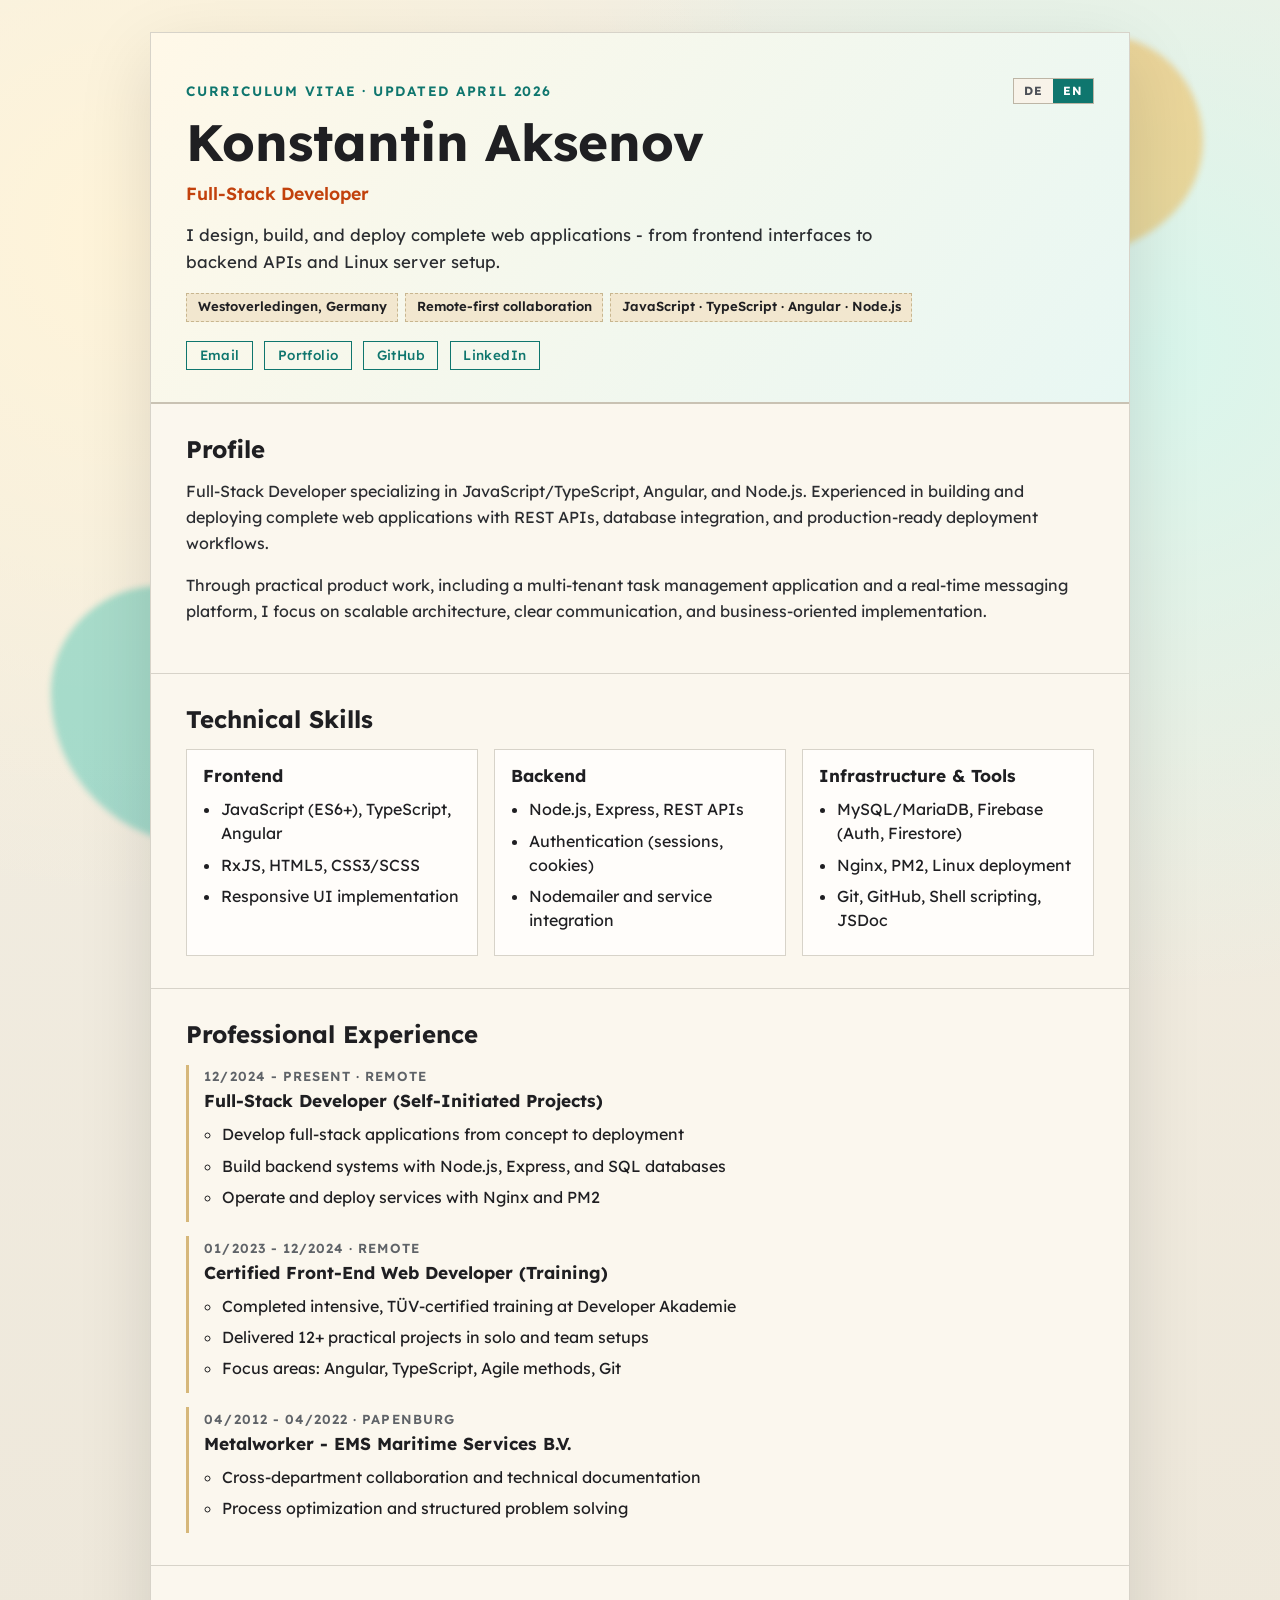
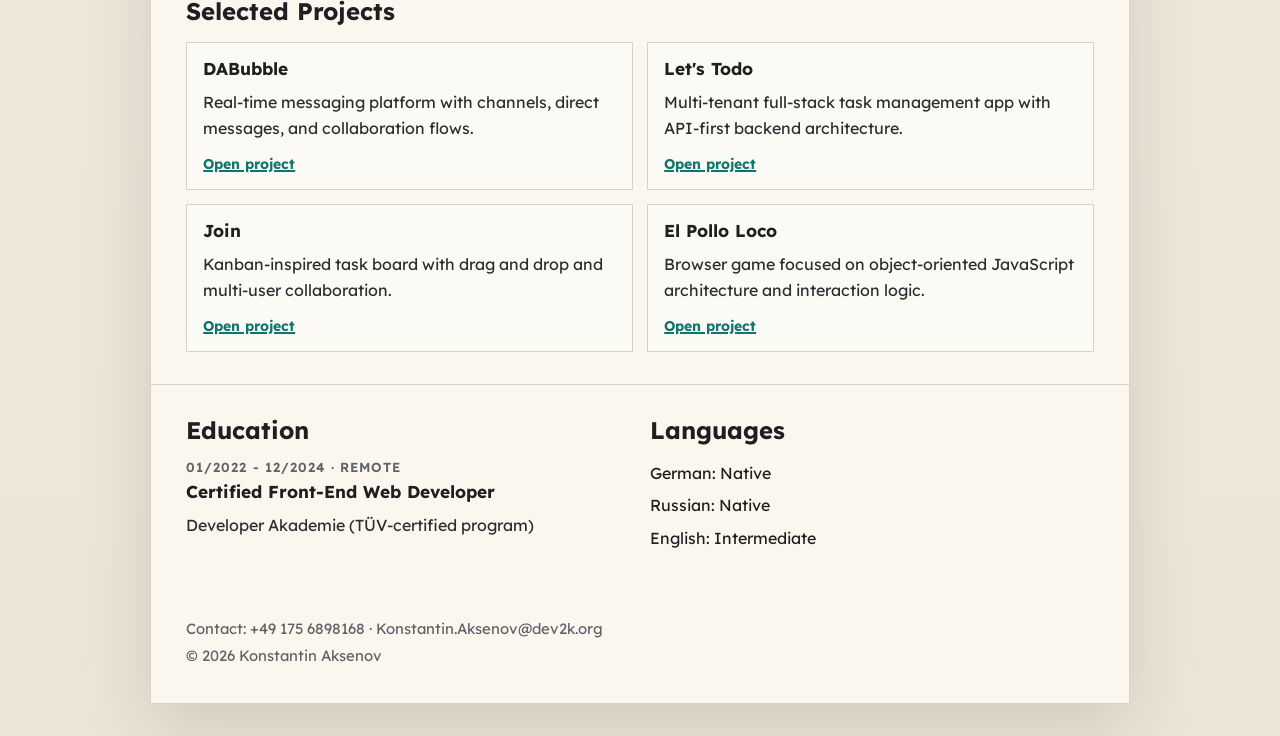
==== commit f5417b9b: "feat(cv): switch to lexend and add pwa support" ====
--- a/index.html
+++ b/index.html
@@ -4,504 +4,534 @@
     <meta charset="UTF-8" />
     <meta name="viewport" content="width=device-width, initial-scale=1.0" />
     <meta
+      id="meta-description"
       name="description"
-      content="Konstantin Aksenov - Software Developer specializing in JavaScript, Angular, TypeScript, and Node.js. Based in Germany, creating modern web applications with clean code and efficient architectures."
+      content="Konstantin Aksenov - Full-Stack Developer CV. JavaScript, TypeScript, Angular, Node.js, REST APIs, and deployment workflows."
     />
     <meta
+      id="meta-keywords"
       name="keywords"
-      content="Software Developer, JavaScript, Angular, TypeScript, Node.js, Web Development, Germany"
+      content="Full-Stack Developer, CV, JavaScript, TypeScript, Angular, Node.js, Web Development, Germany"
     />
     <meta name="author" content="Konstantin Aksenov" />
-    <title>Konstantin Aksenov - Software Developer</title>
+    <title>Konstantin Aksenov - CV</title>
+    <meta name="theme-color" content="#0f766e" />
+    <link rel="stylesheet" href="assets/styles/lexend.css" />
     <link rel="stylesheet" href="style.css" />
-    <link rel="stylesheet" href="assets/styles/comic.css" />
-    <link rel="icon" href="assets/favicon.ico" />
+    <link
+      rel="icon"
+      type="image/png"
+      sizes="32x34"
+      href="assets/web-app/favicon.png"
+    />
+    <link
+      rel="apple-touch-icon"
+      sizes="128x134"
+      href="assets/web-app/icon-128.png"
+    />
+    <link rel="manifest" href="assets/web-app/site.webmanifest" />
   </head>
 
   <body>
-    <div class="container">
-      <!-- Hero Header -->
-      <header>
+    <div class="bg-shape bg-shape--a" aria-hidden="true"></div>
+    <div class="bg-shape bg-shape--b" aria-hidden="true"></div>
+
+    <main class="cv" aria-label="Curriculum vitae of Konstantin Aksenov">
+      <header class="hero">
+        <div class="hero__top">
+          <p class="hero__eyebrow" data-i18n="eyebrow">
+            Curriculum Vitae · Updated April 2026
+          </p>
+          <div class="lang-switch" role="group" aria-label="Language switcher">
+            <button class="lang-switch__btn" type="button" data-lang-btn="de">
+              DE
+            </button>
+            <button class="lang-switch__btn" type="button" data-lang-btn="en">
+              EN
+            </button>
+          </div>
+        </div>
         <h1>Konstantin Aksenov</h1>
-        <p class="title">Software Developer</p>
-        <div class="contact-header">
-          <span>Germany</span>
-          <span>+49 175 6898168</span>
-          <span
-            ><a href="mailto:Konstantin.Aksenov@dev2k.org"
-              >Konstantin.Aksenov@dev2k.org</a
-            ></span
+        <p class="hero__role" data-i18n="role">Full-Stack Developer</p>
+        <p class="hero__summary" data-i18n="summary">
+          I design, build, and deploy complete web applications - from frontend
+          interfaces to backend APIs and Linux server setup.
+        </p>
+
+        <div class="hero__facts" role="list" aria-label="Quick facts">
+          <span class="hero__fact" role="listitem" data-i18n="factLocation"
+            >Westoverledingen, Germany</span
+          >
+          <span class="hero__fact" role="listitem" data-i18n="factRemote"
+            >Remote-first collaboration</span
+          >
+          <span class="hero__fact" role="listitem" data-i18n="factStack"
+            >JavaScript · TypeScript · Angular · Node.js</span
           >
         </div>
-        <div class="badges">
-          <a href="https://github.com/KosMaster87/" target="_blank">
-            <img
-              src="https://img.shields.io/badge/GitHub-181717?style=flat&logo=github&logoColor=white"
-              alt="GitHub"
-            />
-          </a>
-          <a href="https://portfolio.dev2k.org" target="_blank">
-            <img
-              src="https://img.shields.io/badge/Portfolio-FF5722?style=flat&logo=google-chrome&logoColor=white"
-              alt="Portfolio"
-            />
-          </a>
+
+        <nav class="hero__links" aria-label="Professional links">
           <a
+            class="hero__link"
+            href="mailto:Konstantin.Aksenov@dev2k.org"
+            data-i18n="linkEmail"
+            >Email</a
+          >
+          <a
+            class="hero__link"
+            href="https://portfolio.dev2k.org"
+            target="_blank"
+            rel="noreferrer"
+            data-i18n="linkPortfolio"
+            >Portfolio</a
+          >
+          <a
+            class="hero__link"
+            href="https://github.com/KosMaster87/"
+            target="_blank"
+            rel="noreferrer"
+            data-i18n="linkGitHub"
+            >GitHub</a
+          >
+          <a
+            class="hero__link"
             href="https://www.linkedin.com/in/konstantin-aksenov-802b88190/"
             target="_blank"
-          >
-            <img
-              src="https://img.shields.io/badge/LinkedIn-0077B5?style=flat&logo=linkedin&logoColor=white"
-              alt="LinkedIn"
-            />
-          </a>
-          <a
-            href="https://www.xing.com/profile/Konstantin_Aksenov/"
-            target="_blank"
-          >
-            <img
-              src="https://img.shields.io/badge/Xing-006567?style=flat&logo=xing&logoColor=white"
-              alt="Xing"
-            />
-          </a>
-          <a href="https://tryhackme.com/p/Kos388" target="_blank">
-            <img
-              src="https://img.shields.io/badge/TryHackMe-212C42?style=flat&logo=tryhackme&logoColor=white"
-              alt="TryHackMe"
-            />
-          </a>
-          <a href="https://www.youtube.com/@kav87" target="_blank">
-            <img
-              src="https://img.shields.io/badge/YouTube-FF0000?style=flat&logo=youtube&logoColor=white"
-              alt="YouTube"
-            />
-          </a>
-          <a
-            href="https://www.salesforce.com/trailblazer/konstantin-aksenov/"
-            target="_blank"
-          >
-            <img
-              src="https://img.shields.io/badge/Trailblazer-00A1E0?style=flat&logo=salesforce&logoColor=white"
-              alt="Salesforce Trailblazer"
-            />
-          </a>
-        </div>
-        <div class="tech-badges">
-          <img
-            src="https://img.shields.io/badge/JavaScript-F7DF1E?style=flat&logo=javascript&logoColor=black"
-            alt="JavaScript"
-          />
-          <img
-            src="https://img.shields.io/badge/Angular-DD0031?style=flat&logo=angular&logoColor=white"
-            alt="Angular"
-          />
-          <img
-            src="https://img.shields.io/badge/TypeScript-007ACC?style=flat&logo=typescript&logoColor=white"
-            alt="TypeScript"
-          />
-          <img
-            src="https://img.shields.io/badge/Node.js-339933?style=flat&logo=node.js&logoColor=white"
-            alt="Node.js"
-          />
-        </div>
+            rel="noreferrer"
+            data-i18n="linkLinkedIn"
+            >LinkedIn</a
+          >
+        </nav>
       </header>
 
-      <!-- About Me Section -->
-      <section class="about">
-        <h2>About Me</h2>
-        <div class="about-content">
-          <p>
-            <strong>Hello, I'm Konstantin</strong> - a Software Developer,
-            passionate about building scalable web applications from user
-            interface to server infrastructure.
-          </p>
-          <p>
-            With strong expertise in
-            <strong>JavaScript, Angular, and Node.js</strong>, I specialize in
-            creating both engaging frontends and robust backend systems with
-            DevOps solutions.
-          </p>
-          <p>
-            Working remotely with a <strong>European work mentality</strong>, I
-            offer flexible availability and leverage the time difference to
-            provide extended coverage for German-speaking markets.
-          </p>
-          <p>
-            Experienced software developer with a strong focus on modern web
-            technologies. I create
-            <strong>high-performance, user-friendly web applications</strong>.
-            On the backend, I work extensively with Node.js, Nginx, and
-            databases such as MariaDB.
-          </p>
-          <p>
-            During my training at Developer Akademie, I successfully implemented
-            more than <strong>12 projects</strong>—both independently and in
-            teams—while effectively applying agile methodologies such as Scrum
-            and Kanban.
-          </p>
-          <div class="highlight-box">
-            <strong>Technical Focus:</strong> JavaScript • Angular • Node.js<br />
-            Passionate about clean code, engaging UI/UX design, and efficient
-            architectures.
-          </div>
+      <section class="panel panel--profile" aria-labelledby="profile-title">
+        <h2 id="profile-title" data-i18n="profileTitle">Profile</h2>
+        <p data-i18n="profileBody1">
+          Full-Stack Developer specializing in JavaScript/TypeScript, Angular,
+          and Node.js. Experienced in building and deploying complete web
+          applications with REST APIs, database integration, and
+          production-ready deployment workflows.
+        </p>
+        <p data-i18n="profileBody2">
+          Through practical product work, including a multi-tenant task
+          management application and a real-time messaging platform, I focus on
+          scalable architecture, clear communication, and business-oriented
+          implementation.
+        </p>
+      </section>
+
+      <section class="panel" aria-labelledby="skills-title">
+        <h2 id="skills-title" data-i18n="skillsTitle">Technical Skills</h2>
+        <div class="skill-columns">
+          <article class="skill-columns__group">
+            <h3 data-i18n="skillsFrontendTitle">Frontend</h3>
+            <ul>
+              <li data-i18n="skillsFrontend1">
+                JavaScript (ES6+), TypeScript, Angular
+              </li>
+              <li data-i18n="skillsFrontend2">RxJS, HTML5, CSS3/SCSS</li>
+              <li data-i18n="skillsFrontend3">Responsive UI implementation</li>
+            </ul>
+          </article>
+          <article class="skill-columns__group">
+            <h3 data-i18n="skillsBackendTitle">Backend</h3>
+            <ul>
+              <li data-i18n="skillsBackend1">Node.js, Express, REST APIs</li>
+              <li data-i18n="skillsBackend2">
+                Authentication (sessions, cookies)
+              </li>
+              <li data-i18n="skillsBackend3">
+                Nodemailer and service integration
+              </li>
+            </ul>
+          </article>
+          <article class="skill-columns__group">
+            <h3 data-i18n="skillsInfraTitle">Infrastructure & Tools</h3>
+            <ul>
+              <li data-i18n="skillsInfra1">
+                MySQL/MariaDB, Firebase (Auth, Firestore)
+              </li>
+              <li data-i18n="skillsInfra2">Nginx, PM2, Linux deployment</li>
+              <li data-i18n="skillsInfra3">
+                Git, GitHub, Shell scripting, JSDoc
+              </li>
+            </ul>
+          </article>
         </div>
       </section>
 
-      <!-- Projects Section -->
-      <section class="projects-section">
-        <h2>Selected Projects</h2>
-        <p class="section-intro">
-          Explore a selection of my work here - Interact with projects to see my
-          skills in action.
-        </p>
-        <div class="projects">
-          <div class="project">
-            <div class="project-icon"></div>
+      <section class="panel" aria-labelledby="experience-title">
+        <h2 id="experience-title" data-i18n="experienceTitle">
+          Professional Experience
+        </h2>
+        <ol class="timeline">
+          <li class="timeline__item">
+            <p class="timeline__meta" data-i18n="exp1Meta">
+              12/2024 - Present · Remote
+            </p>
+            <h3 data-i18n="exp1Title">
+              Full-Stack Developer (Self-Initiated Projects)
+            </h3>
+            <ul>
+              <li data-i18n="exp1Item1">
+                Develop full-stack applications from concept to deployment
+              </li>
+              <li data-i18n="exp1Item2">
+                Build backend systems with Node.js, Express, and SQL databases
+              </li>
+              <li data-i18n="exp1Item3">
+                Operate and deploy services with Nginx and PM2
+              </li>
+            </ul>
+          </li>
+          <li class="timeline__item">
+            <p class="timeline__meta" data-i18n="exp2Meta">
+              01/2023 - 12/2024 · Remote
+            </p>
+            <h3 data-i18n="exp2Title">
+              Certified Front-End Web Developer (Training)
+            </h3>
+            <ul>
+              <li data-i18n="exp2Item1">
+                Completed intensive, TÜV-certified training at Developer
+                Akademie
+              </li>
+              <li data-i18n="exp2Item2">
+                Delivered 12+ practical projects in solo and team setups
+              </li>
+              <li data-i18n="exp2Item3">
+                Focus areas: Angular, TypeScript, Agile methods, Git
+              </li>
+            </ul>
+          </li>
+          <li class="timeline__item">
+            <p class="timeline__meta" data-i18n="exp3Meta">
+              04/2012 - 04/2022 · Papenburg
+            </p>
+            <h3 data-i18n="exp3Title">
+              Metalworker - EMS Maritime Services B.V.
+            </h3>
+            <ul>
+              <li data-i18n="exp3Item1">
+                Cross-department collaboration and technical documentation
+              </li>
+              <li data-i18n="exp3Item2">
+                Process optimization and structured problem solving
+              </li>
+            </ul>
+          </li>
+        </ol>
+      </section>
+
+      <section class="panel" aria-labelledby="projects-title">
+        <h2 id="projects-title" data-i18n="projectsTitle">Selected Projects</h2>
+        <div class="project-grid">
+          <article class="project-grid__item">
+            <h3>DABubble</h3>
+            <p data-i18n="project1Desc">
+              Real-time messaging platform with channels, direct messages, and
+              collaboration flows.
+            </p>
+            <a
+              href="https://dabubble.dev2k.org/"
+              target="_blank"
+              rel="noreferrer"
+              data-i18n="openProject"
+              >Open project</a
+            >
+          </article>
+          <article class="project-grid__item">
+            <h3>Let's Todo</h3>
+            <p data-i18n="project2Desc">
+              Multi-tenant full-stack task management app with API-first backend
+              architecture.
+            </p>
+            <a
+              href="https://lets-todo.dev2k.org/"
+              target="_blank"
+              rel="noreferrer"
+              data-i18n="openProject"
+              >Open project</a
+            >
+          </article>
+          <article class="project-grid__item">
             <h3>Join</h3>
-            <p class="project-subtitle">Task Management Web App</p>
-            <p>
-              Multi-user management, task organization with drag-and-drop,
-              responsive UI. A task manager inspired by the Kanban System.
+            <p data-i18n="project3Desc">
+              Kanban-inspired task board with drag and drop and multi-user
+              collaboration.
             </p>
             <a
               href="https://join.dev2k.org/"
               target="_blank"
-              class="project-link"
-              >View Project →</a
+              rel="noreferrer"
+              data-i18n="openProject"
+              >Open project</a
             >
-          </div>
-
-          <div class="project">
-            <div class="project-icon"></div>
+          </article>
+          <article class="project-grid__item">
             <h3>El Pollo Loco</h3>
-            <p class="project-subtitle">Browser Game</p>
-            <p>
-              Jump-and-Run game developed using object-oriented programming with
-              animations and interactions. Defeat enemies on the way to the
-              final boss and collect items along the way.
+            <p data-i18n="project4Desc">
+              Browser game focused on object-oriented JavaScript architecture
+              and interaction logic.
             </p>
             <a
               href="https://el-pollo-loco.dev2k.org/"
               target="_blank"
-              class="project-link"
-              >View Project →</a
+              rel="noreferrer"
+              data-i18n="openProject"
+              >Open project</a
             >
-          </div>
-
-          <div class="project">
-            <div class="project-icon"></div>
-            <h3>Super~Rando</h3>
-            <p class="project-subtitle">Modern Web Application</p>
-            <p>
-              A modern, mobile web app built with Vanilla JavaScript, CSS, and
-              PHP. The project showcases professional frontend architecture and
-              best practices - without relying on external frameworks.
-            </p>
-            <a
-              href="https://super-rando.dev2k.org/"
-              target="_blank"
-              class="project-link"
-              >View Project →</a
-            >
-          </div>
-
-          <div class="project">
-            <div class="project-icon"></div>
-            <h3>Let's Todo</h3>
-            <p class="project-subtitle">Complete Todo Management Solution</p>
-            <p>
-              A modern todo management solution with separate frontend and
-              backend architecture. Vanilla JavaScript frontend communicates
-              with Node.js Express API, including multi-environment deployment
-              and comprehensive documentation.
-            </p>
-            <a
-              href="https://lets-todo.dev2k.org/"
-              target="_blank"
-              class="project-link"
-              >View Project →</a
-            >
-          </div>
-
-          <div class="project">
-            <div class="project-icon"></div>
-            <h3>DABubble</h3>
-            <p class="project-subtitle">Real-Time Chat Application</p>
-            <p>
-              A modern, real-time chat application inspired by Discord, built
-              with Angular 21, Firebase, and TypeScript. Features channels,
-              direct messages, threads, reactions, and user management.
-            </p>
-            <a
-              href="https://dabubble.dev2k.org/"
-              target="_blank"
-              class="project-link"
-              >View Project →</a
-            >
-          </div>
-
-          <div class="project">
-            <div class="project-icon"></div>
-            <h3>Portfolio Website</h3>
-            <p class="project-subtitle">Single Page Application</p>
-            <p>
-              Single Page Application showcasing personal projects with modern
-              design and smooth interactions.
-            </p>
-            <a
-              href="https://portfolio.dev2k.org"
-              target="_blank"
-              class="project-link"
-              >View Portfolio →</a
-            >
-          </div>
-        </div>
-        <div class="portfolio-link-box">
-          <p>
-            <strong>My full project portfolio can be found here:</strong>
-            <a href="https://portfolio.dev2k.org" target="_blank"
-              >portfolio.dev2k.org</a
-            >
-          </p>
+          </article>
         </div>
       </section>
 
-      <!-- Education Section -->
-      <section class="education">
-        <h2>Education</h2>
-        <div class="timeline-item">
-          <div class="timeline-period">01/2022 - 12/2024 | Remote</div>
-          <h3>Certified Front-End Web Developer</h3>
-          <p class="institution">Developer Akademie</p>
-          <p>
-            Completed an intensive front-end program at Germany's leading
-            TÜV-certified academy for web development. Successfully delivered
-            more than 12 projects, both individually and in teams.
+      <section class="panel panel--split" aria-label="Education and languages">
+        <article>
+          <h2 data-i18n="educationTitle">Education</h2>
+          <p class="timeline__meta" data-i18n="educationMeta">
+            01/2022 - 12/2024 · Remote
           </p>
-          <div class="curriculum">
-            <h4>Curriculum highlights:</h4>
-            <ul>
-              <li>Web-programming with HTML, CSS (SCSS) and JavaScript</li>
-              <li>Web Front-End Development with Angular and TypeScript</li>
-              <li>Use of Design-Frameworks (Bootstrap, Material Design)</li>
-              <li>Implementation of UI/UX-Designs (Figma)</li>
-              <li>Database interaction (Google Firebase)</li>
-              <li>Version control with Git (Github)</li>
-              <li>Agile project management in teams (SCRUM, Kanban)</li>
-              <li>
-                Application of AI tools for debugging and development (OpenAI,
-                etc.)
-              </li>
-            </ul>
-          </div>
-        </div>
-      </section>
-
-      <!-- IT Expertise Section -->
-      <section class="expertise">
-        <h2>IT Expertise</h2>
-        <div class="expertise-grid">
-          <div class="expertise-item">
-            <h3>Software Development & Architecture</h3>
-            <p>
-              Object-oriented programming, system architectures, complex
-              algorithms
-            </p>
-          </div>
-          <div class="expertise-item">
-            <h3>Web Development & Front-End Design</h3>
-            <p>
-              Agile teamwork, version control, code reviews, responsive design
-            </p>
-          </div>
-          <div class="expertise-item">
-            <h3>Debugging & Testing</h3>
-            <p>
-              Performance optimization, usability testing, modern web standards
-            </p>
-          </div>
-        </div>
-      </section>
-
-      <!-- Professional Experience Section -->
-      <section class="experience">
-        <h2>Professional Experience</h2>
-
-        <div class="timeline-item">
-          <div class="timeline-period">12/2024 - Present | Remote</div>
-          <h3>Software Developer / Intensive Practical & Self-Study</h3>
-          <ul>
-            <li>
-              Deepening full-stack development through self-initiated projects
-              ("Let's Todo")
+          <h3 data-i18n="educationDegree">Certified Front-End Web Developer</h3>
+          <p data-i18n="educationSchool">
+            Developer Akademie (TÜV-certified program)
+          </p>
+        </article>
+        <article>
+          <h2 data-i18n="languagesTitle">Languages</h2>
+          <ul class="language-list">
+            <li class="language-list__item" data-i18n="langGerman">
+              German: Native
             </li>
-            <li>
-              Expanding backend and DevOps knowledge (Node.js, Express, MySQL,
-              Nginx, PM2)
+            <li class="language-list__item" data-i18n="langRussian">
+              Russian: Native
             </li>
-            <li>
-              Continuous knowledge acquisition in collaboration with AI tools
-              and feedback from experienced developers
+            <li class="language-list__item" data-i18n="langEnglish">
+              English: Intermediate
             </li>
           </ul>
-        </div>
-
-        <div class="timeline-item">
-          <div class="timeline-period">01/2023 - 12/2024 | Remote</div>
-          <h3>Career Transition & Self-Study</h3>
-          <ul>
-            <li>Intensive self-study in TypeScript, Angular, and Node.js</li>
-            <li>Implementation of multiple practical projects</li>
-          </ul>
-        </div>
-
-        <div class="timeline-item">
-          <div class="timeline-period">04/2012 - 04/2022 | Papenburg</div>
-          <h3>Metalworker</h3>
-          <p class="institution">EMS Maritime Services B.V.</p>
-          <ul>
-            <li>
-              Collaboration with various departments, documentation management
-              for four divisions
-            </li>
-            <li>
-              CNC machine operation and process optimization – comparable to
-              automation in software projects
-            </li>
-          </ul>
-        </div>
+        </article>
       </section>
 
-      <!-- Skills Section -->
-      <section class="skills">
-        <h2>Technical Skills</h2>
-        <div class="skills-grid">
-          <div class="skill-category">
-            <h3>Frontend Development</h3>
-            <div class="skill-tags">
-              <span class="skill-tag">Angular</span>
-              <span class="skill-tag">TypeScript</span>
-              <span class="skill-tag">JavaScript</span>
-              <span class="skill-tag">HTML5</span>
-              <span class="skill-tag">CSS3/SCSS</span>
-              <span class="skill-tag">Bootstrap</span>
-              <span class="skill-tag">Material Design</span>
-            </div>
-          </div>
-          <div class="skill-category">
-            <h3>Backend Development</h3>
-            <div class="skill-tags">
-              <span class="skill-tag">Node.js</span>
-              <span class="skill-tag">Express</span>
-              <span class="skill-tag">Nginx</span>
-              <span class="skill-tag">MariaDB</span>
-              <span class="skill-tag">Firebase</span>
-              <span class="skill-tag">REST APIs</span>
-            </div>
-          </div>
-          <div class="skill-category">
-            <h3>Tools & Methodologies</h3>
-            <div class="skill-tags">
-              <span class="skill-tag">Git / GitHub</span>
-              <span class="skill-tag">VS Code</span>
-              <span class="skill-tag">Figma</span>
-              <span class="skill-tag">Scrum</span>
-              <span class="skill-tag">Kanban</span>
-              <span class="skill-tag">npm</span>
-              <span class="skill-tag">Angular CLI</span>
-            </div>
-          </div>
-        </div>
-      </section>
-
-      <!-- Languages Section -->
-      <section class="languages">
-        <h2>Languages</h2>
-        <div class="language-grid">
-          <div class="language-item">
-            <h3>German</h3>
-            <p>Native</p>
-          </div>
-          <div class="language-item">
-            <h3>English</h3>
-            <p>Basic (simple conversation)</p>
-          </div>
-          <div class="language-item">
-            <h3>Russian</h3>
-            <p>Native (fluent in everyday communication)</p>
-          </div>
-        </div>
-      </section>
-
-      <!-- Contact Section -->
-      <section class="contact">
-        <h2>Get In Touch</h2>
-        <p class="contact-intro">
-          Ready to collaborate? Let's build something amazing together!
+      <footer class="footer">
+        <p class="footer__text" data-i18n="footerContact">
+          Contact: +49 175 6898168 · Konstantin.Aksenov@dev2k.org
         </p>
-        <div class="contact-info">
-          <div class="contact-item">
-            <strong>Email:</strong>
-            <a href="mailto:Konstantin.Aksenov@dev2k.org"
-              >Konstantin.Aksenov@dev2k.org</a
-            >
-          </div>
-          <div class="contact-item">
-            <strong>Portfolio:</strong>
-            <a href="https://portfolio.dev2k.org" target="_blank"
-              >portfolio.dev2k.org</a
-            >
-          </div>
-          <div class="contact-item">
-            <strong>LinkedIn:</strong>
-            <a
-              href="https://www.linkedin.com/in/konstantin-aksenov-802b88190/"
-              target="_blank"
-              >konstantin-aksenov</a
-            >
-          </div>
-          <div class="contact-item">
-            <strong>GitHub:</strong>
-            <a href="https://github.com/KosMaster87/" target="_blank"
-              >KosMaster87</a
-            >
-          </div>
-          <div class="contact-item">
-            <strong>Xing:</strong>
-            <a
-              href="https://www.xing.com/profile/Konstantin_Aksenov/"
-              target="_blank"
-              >Konstantin_Aksenov</a
-            >
-          </div>
-          <div class="contact-item">
-            <strong>TryHackMe:</strong>
-            <a href="https://tryhackme.com/p/Kos388" target="_blank">Kos388</a>
-          </div>
-          <div class="contact-item">
-            <strong>YouTube:</strong>
-            <a href="https://www.youtube.com/@kav87" target="_blank">@kav87</a>
-          </div>
-          <div class="contact-item">
-            <strong>Salesforce Trailblazer:</strong>
-            <a
-              href="https://www.salesforce.com/trailblazer/konstantin-aksenov/"
-              target="_blank"
-              >konstantin-aksenov</a
-            >
-          </div>
-        </div>
-      </section>
-
-      <!-- Footer -->
-      <footer>
-        <p class="slogan">
-          <strong
-            >Crafting digital experiences, one line of code at a time</strong
-          >
+        <p class="footer__text" data-i18n="footerCopyright">
+          © 2026 Konstantin Aksenov
         </p>
-        <p class="copyright">© 2026 Konstantin Aksenov. All rights reserved.</p>
       </footer>
-    </div>
+    </main>
+
+    <script>
+      const translations = {
+        en: {
+          pageTitle: "Konstantin Aksenov - CV",
+          metaDescription:
+            "Konstantin Aksenov - Full-Stack Developer CV. JavaScript, TypeScript, Angular, Node.js, REST APIs, and deployment workflows.",
+          metaKeywords:
+            "Full-Stack Developer, CV, JavaScript, TypeScript, Angular, Node.js, Web Development, Germany",
+          eyebrow: "Curriculum Vitae · Updated April 2026",
+          role: "Full-Stack Developer",
+          summary:
+            "I design, build, and deploy complete web applications - from frontend interfaces to backend APIs and Linux server setup.",
+          factLocation: "Westoverledingen, Germany",
+          factRemote: "Remote-first collaboration",
+          factStack: "JavaScript · TypeScript · Angular · Node.js",
+          linkEmail: "Email",
+          linkPortfolio: "Portfolio",
+          linkGitHub: "GitHub",
+          linkLinkedIn: "LinkedIn",
+          profileTitle: "Profile",
+          profileBody1:
+            "Full-Stack Developer specializing in JavaScript/TypeScript, Angular, and Node.js. Experienced in building and deploying complete web applications with REST APIs, database integration, and production-ready deployment workflows.",
+          profileBody2:
+            "Through practical product work, including a multi-tenant task management application and a real-time messaging platform, I focus on scalable architecture, clear communication, and business-oriented implementation.",
+          skillsTitle: "Technical Skills",
+          skillsFrontendTitle: "Frontend",
+          skillsFrontend1: "JavaScript (ES6+), TypeScript, Angular",
+          skillsFrontend2: "RxJS, HTML5, CSS3/SCSS",
+          skillsFrontend3: "Responsive UI implementation",
+          skillsBackendTitle: "Backend",
+          skillsBackend1: "Node.js, Express, REST APIs",
+          skillsBackend2: "Authentication (sessions, cookies)",
+          skillsBackend3: "Nodemailer and service integration",
+          skillsInfraTitle: "Infrastructure & Tools",
+          skillsInfra1: "MySQL/MariaDB, Firebase (Auth, Firestore)",
+          skillsInfra2: "Nginx, PM2, Linux deployment",
+          skillsInfra3: "Git, GitHub, Shell scripting, JSDoc",
+          experienceTitle: "Professional Experience",
+          exp1Meta: "12/2024 - Present · Remote",
+          exp1Title: "Full-Stack Developer (Self-Initiated Projects)",
+          exp1Item1:
+            "Develop full-stack applications from concept to deployment",
+          exp1Item2:
+            "Build backend systems with Node.js, Express, and SQL databases",
+          exp1Item3: "Operate and deploy services with Nginx and PM2",
+          exp2Meta: "01/2023 - 12/2024 · Remote",
+          exp2Title: "Certified Front-End Web Developer (Training)",
+          exp2Item1:
+            "Completed intensive, TÜV-certified training at Developer Akademie",
+          exp2Item2: "Delivered 12+ practical projects in solo and team setups",
+          exp2Item3: "Focus areas: Angular, TypeScript, Agile methods, Git",
+          exp3Meta: "04/2012 - 04/2022 · Papenburg",
+          exp3Title: "Metalworker - EMS Maritime Services B.V.",
+          exp3Item1:
+            "Cross-department collaboration and technical documentation",
+          exp3Item2: "Process optimization and structured problem solving",
+          projectsTitle: "Selected Projects",
+          project1Desc:
+            "Real-time messaging platform with channels, direct messages, and collaboration flows.",
+          project2Desc:
+            "Multi-tenant full-stack task management app with API-first backend architecture.",
+          project3Desc:
+            "Kanban-inspired task board with drag and drop and multi-user collaboration.",
+          project4Desc:
+            "Browser game focused on object-oriented JavaScript architecture and interaction logic.",
+          openProject: "Open project",
+          educationTitle: "Education",
+          educationMeta: "01/2022 - 12/2024 · Remote",
+          educationDegree: "Certified Front-End Web Developer",
+          educationSchool: "Developer Akademie (TÜV-certified program)",
+          languagesTitle: "Languages",
+          langGerman: "German: Native",
+          langRussian: "Russian: Native",
+          langEnglish: "English: Intermediate",
+          footerContact:
+            "Contact: +49 175 6898168 · Konstantin.Aksenov@dev2k.org",
+          footerCopyright: "© 2026 Konstantin Aksenov",
+        },
+        de: {
+          pageTitle: "Konstantin Aksenov - Lebenslauf",
+          metaDescription:
+            "Konstantin Aksenov - Full-Stack Developer Lebenslauf. JavaScript, TypeScript, Angular, Node.js, REST APIs und Deployment-Workflows.",
+          metaKeywords:
+            "Full-Stack Developer, Lebenslauf, JavaScript, TypeScript, Angular, Node.js, Webentwicklung, Deutschland",
+          eyebrow: "Lebenslauf · Aktualisiert April 2026",
+          role: "Full-Stack Developer",
+          summary:
+            "Ich konzipiere, entwickle und deploye vollständige Webanwendungen - von Frontend-Oberflächen über Backend-APIs bis zur Linux-Server-Infrastruktur.",
+          factLocation: "Westoverledingen, Deutschland",
+          factRemote: "Remote-First Zusammenarbeit",
+          factStack: "JavaScript · TypeScript · Angular · Node.js",
+          linkEmail: "E-Mail",
+          linkPortfolio: "Portfolio",
+          linkGitHub: "GitHub",
+          linkLinkedIn: "LinkedIn",
+          profileTitle: "Über mich",
+          profileBody1:
+            "Full-Stack Developer mit Schwerpunkt auf JavaScript/TypeScript, Angular und Node.js. Erfahrung in der Entwicklung und dem Deployment vollständiger Webanwendungen mit REST APIs, Datenbank-Integration und produktionsreifen Deployment-Workflows.",
+          profileBody2:
+            "Durch praxisnahe Produktarbeit, darunter eine mandantenfähige Task-Management-Anwendung und eine Echtzeit-Messaging-Plattform, fokussiere ich skalierbare Architekturen, klare Kommunikation und umsetzungsstarke Lösungen mit Business-Fokus.",
+          skillsTitle: "Technische Skills",
+          skillsFrontendTitle: "Frontend",
+          skillsFrontend1: "JavaScript (ES6+), TypeScript, Angular",
+          skillsFrontend2: "RxJS, HTML5, CSS3/SCSS",
+          skillsFrontend3: "Responsive UI-Umsetzung",
+          skillsBackendTitle: "Backend",
+          skillsBackend1: "Node.js, Express, REST APIs",
+          skillsBackend2: "Authentifizierung (Sessions, Cookies)",
+          skillsBackend3: "Nodemailer und Service-Integration",
+          skillsInfraTitle: "Infrastruktur & Tools",
+          skillsInfra1: "MySQL/MariaDB, Firebase (Auth, Firestore)",
+          skillsInfra2: "Nginx, PM2, Linux Deployment",
+          skillsInfra3: "Git, GitHub, Shell-Scripting, JSDoc",
+          experienceTitle: "Berufserfahrung",
+          exp1Meta: "12/2024 - Heute · Remote",
+          exp1Title: "Full-Stack Developer (Eigeninitiierte Projekte)",
+          exp1Item1:
+            "Entwicklung von Full-Stack-Anwendungen von Konzept bis Deployment",
+          exp1Item2:
+            "Aufbau von Backend-Systemen mit Node.js, Express und SQL-Datenbanken",
+          exp1Item3: "Betrieb und Deployment von Services mit Nginx und PM2",
+          exp2Meta: "01/2023 - 12/2024 · Remote",
+          exp2Title: "Qualifizierter Front-End Web Developer (Ausbildung)",
+          exp2Item1:
+            "Abschluss der intensiven TÜV-zertifizierten Ausbildung bei der Developer Akademie",
+          exp2Item2:
+            "Umsetzung von über 12 Praxisprojekten in Einzel- und Teamarbeit",
+          exp2Item3: "Schwerpunkte: Angular, TypeScript, Agile Methoden, Git",
+          exp3Meta: "04/2012 - 04/2022 · Papenburg",
+          exp3Title: "Metallbauer - EMS Maritime Services B.V.",
+          exp3Item1:
+            "Zusammenarbeit über mehrere Fachbereiche und technische Dokumentation",
+          exp3Item2: "Prozessoptimierung und strukturiertes Problemlösen",
+          projectsTitle: "Projekte (Auswahl)",
+          project1Desc:
+            "Echtzeit-Messaging-Plattform mit Channels, Direktnachrichten und Kollaborations-Workflows.",
+          project2Desc:
+            "Mandantenfähige Full-Stack-Task-Management-App mit API-first Backend-Architektur.",
+          project3Desc:
+            "Kanban-inspiriertes Task-Board mit Drag-and-Drop und Multi-User-Zusammenarbeit.",
+          project4Desc:
+            "Browser-Spiel mit Fokus auf objektorientierter JavaScript-Architektur und Interaktionslogik.",
+          openProject: "Projekt öffnen",
+          educationTitle: "Ausbildung",
+          educationMeta: "01/2022 - 12/2024 · Remote",
+          educationDegree: "Qualifizierter Front-End Web Developer",
+          educationSchool: "Developer Akademie (TÜV-zertifiziertes Programm)",
+          languagesTitle: "Sprachkenntnisse",
+          langGerman: "Deutsch: Muttersprache",
+          langRussian: "Russisch: Muttersprache",
+          langEnglish: "Englisch: Fortgeschrittene Grundlagen",
+          footerContact:
+            "Kontakt: +49 175 6898168 · Konstantin.Aksenov@dev2k.org",
+          footerCopyright: "© 2026 Konstantin Aksenov",
+        },
+      };
+
+      const buttons = document.querySelectorAll("[data-lang-btn]");
+      const textNodes = document.querySelectorAll("[data-i18n]");
+      const metaDescription = document.getElementById("meta-description");
+      const metaKeywords = document.getElementById("meta-keywords");
+
+      function setLanguage(lang) {
+        const locale = translations[lang] ? lang : "en";
+        const dict = translations[locale];
+
+        document.documentElement.lang = locale;
+        document.title = dict.pageTitle;
+        metaDescription?.setAttribute("content", dict.metaDescription);
+        metaKeywords?.setAttribute("content", dict.metaKeywords);
+
+        textNodes.forEach((node) => {
+          const key = node.getAttribute("data-i18n");
+          const value = dict[key];
+
+          if (value) {
+            node.textContent = value;
+          }
+        });
+
+        buttons.forEach((button) => {
+          const isActive = button.getAttribute("data-lang-btn") === locale;
+          button.classList.toggle("lang-switch__btn--active", isActive);
+          button.setAttribute("aria-pressed", String(isActive));
+        });
+
+        localStorage.setItem("cv-lang", locale);
+      }
+
+      buttons.forEach((button) => {
+        button.addEventListener("click", () => {
+          setLanguage(button.getAttribute("data-lang-btn"));
+        });
+      });
+
+      const urlLang = new URLSearchParams(window.location.search).get("lang");
+      const storedLang = localStorage.getItem("cv-lang");
+      const browserLang = navigator.language?.toLowerCase().startsWith("de")
+        ? "de"
+        : "en";
+      const initialLang = translations[urlLang]
+        ? urlLang
+        : storedLang || browserLang;
+      setLanguage(initialLang);
+
+      if ("serviceWorker" in navigator) {
+        window.addEventListener("load", () => {
+          navigator.serviceWorker.register("./sw.js");
+        });
+      }
+    </script>
   </body>
 </html>
--- a/assets/styles/lexend.css
+++ b/assets/styles/lexend.css
@@ -0,0 +1,31 @@
+@font-face {
+  font-display: swap;
+  font-family: "Lexend";
+  font-style: normal;
+  font-weight: 400;
+  src: url("../fonts/lexend/Lexend-Regular.ttf") format("truetype");
+}
+
+@font-face {
+  font-display: swap;
+  font-family: "Lexend";
+  font-style: normal;
+  font-weight: 500;
+  src: url("../fonts/lexend/Lexend-Medium.ttf") format("truetype");
+}
+
+@font-face {
+  font-display: swap;
+  font-family: "Lexend";
+  font-style: normal;
+  font-weight: 600;
+  src: url("../fonts/lexend/Lexend-SemiBold.ttf") format("truetype");
+}
+
+@font-face {
+  font-display: swap;
+  font-family: "Lexend";
+  font-style: normal;
+  font-weight: 700;
+  src: url("../fonts/lexend/Lexend-Bold.ttf") format("truetype");
+}
--- a/style.css
+++ b/style.css
@@ -1,671 +1,389 @@
 :root {
-  --primary-color: #6366f1;
-  --secondary-color: #8b5cf6;
-  --accent-color: #06d6a0;
-  --text-primary: #f8fafc;
-  --text-secondary: #cbd5e1;
-  --bg-primary: #0f172a;
-  --bg-secondary: #1e293b;
-  --bg-card: #334155;
-  --border-color: #475569;
-  --shadow: 0 20px 25px -5px rgb(0 0 0 / 0.1),
-    0 10px 10px -5px rgb(0 0 0 / 0.04);
-  --shadow-lg: 0 25px 50px -12px rgb(0 0 0 / 0.25);
+  --paper: #fffdf8;
+  --ink: #1f1f22;
+  --muted: #5f6368;
+  --line: #d7d3c9;
+  --accent: #0f766e;
+  --accent-2: #c2410c;
+  --surface: #fff;
+  --shadow: 0 25px 70px rgb(0 0 0 / 0.12);
 }
 
 * {
-  margin: 0;
-  padding: 0;
   box-sizing: border-box;
 }
 
 body {
-  font-family: "Comic Neue", cursive, -apple-system, BlinkMacSystemFont,
-    "Segoe UI", Roboto, sans-serif;
-  line-height: 1.7;
-  color: var(--text-primary);
-  background: linear-gradient(135deg, var(--bg-primary) 0%, #1a202c 100%);
+  margin: 0;
+  font-family: "Lexend", Arial, sans-serif;
+  color: var(--ink);
+  background:
+    radial-gradient(circle at 10% 10%, #fff4d9 0%, transparent 28%),
+    radial-gradient(circle at 90% 15%, #d9f6ec 0%, transparent 28%),
+    linear-gradient(180deg, #f3efe4 0%, #ece5d7 100%);
   min-height: 100vh;
-  padding: 1rem;
+  padding: 2rem 1rem;
+}
+
+.bg-shape {
+  position: fixed;
+  z-index: 0;
+  filter: blur(3px);
+  opacity: 0.35;
+  pointer-events: none;
+}
+
+.bg-shape--a {
+  width: 220px;
+  height: 220px;
+  border-radius: 55% 45% 62% 38% / 54% 48% 52% 46%;
+  background: #f59e0b;
+  top: 4%;
+  right: 6%;
+  animation: drift-a 12s ease-in-out infinite;
+}
+
+.bg-shape--b {
+  width: 260px;
+  height: 260px;
+  border-radius: 42% 58% 40% 60% / 41% 38% 62% 59%;
+  background: #14b8a6;
+  bottom: 6%;
+  left: 4%;
+  animation: drift-b 14s ease-in-out infinite;
+}
+
+@keyframes drift-a {
+  0%,
+  100% {
+    transform: translateY(0) rotate(0deg);
+  }
+
+  50% {
+    transform: translateY(-16px) rotate(8deg);
+  }
+}
+
+@keyframes drift-b {
+  0%,
+  100% {
+    transform: translateX(0) rotate(0deg);
+  }
+
+  50% {
+    transform: translateX(18px) rotate(-7deg);
+  }
+}
+
+.cv {
+  position: relative;
+  z-index: 1;
+  max-width: 980px;
+  margin: 0 auto;
+  background: #fbf7ee;
+  border: 1px solid var(--line);
+  box-shadow: var(--shadow);
+}
+
+.hero {
+  padding: 2.8rem 2.2rem 2rem;
+  background: linear-gradient(130deg, #fff8e8 0%, #e8f7f3 100%);
+  border-bottom: 2px solid #c9c2b3;
+}
+
+.hero__top {
+  display: flex;
+  align-items: center;
+  justify-content: space-between;
+  gap: 1rem;
+}
+
+.lang-switch {
+  display: inline-flex;
+  border: 1px solid #bdb5a5;
+  background: #f8f3e9;
+}
+
+.lang-switch__btn {
+  border: 0;
+  background: transparent;
+  padding: 0.38rem 0.62rem;
+  font:
+    700 0.74rem/1 "Lexend",
+    Arial,
+    sans-serif;
+  letter-spacing: 0.08em;
+  color: #4b4f56;
+  cursor: pointer;
+}
+
+.lang-switch__btn--active {
+  background: var(--accent);
+  color: #fff;
+}
+
+.hero__eyebrow {
+  margin: 0;
+  font:
+    600 0.85rem/1 "Lexend",
+    Arial,
+    sans-serif;
+  letter-spacing: 0.13em;
+  text-transform: uppercase;
+  color: var(--accent);
 }
 
 h1,
 h2,
 h3 {
-  font-weight: 700;
-  margin: 1em 0;
-}
-
-.container {
-  max-width: 1200px;
-  margin: 0 auto;
-  background: var(--bg-secondary);
-  border-radius: 2rem;
-  box-shadow: var(--shadow-lg);
-  overflow: hidden;
-  backdrop-filter: blur(10px);
-  border: 1px solid var(--border-color);
-}
-
-/* Header Styles */
-header {
-  background: linear-gradient(135deg,
-      var(--primary-color),
-      var(--secondary-color));
-  padding: 4rem 2rem 3rem;
-  text-align: center;
-  position: relative;
-  overflow: hidden;
-}
-
-header::before {
-  content: "";
-  position: absolute;
-  top: -50%;
-  left: -50%;
-  width: 200%;
-  height: 200%;
-  background: radial-gradient(circle,
-      rgba(255, 255, 255, 0.1) 0%,
-      transparent 70%);
-  animation: float 12s ease-in-out infinite;
-}
-
-@keyframes float {
-
-  0%,
-  100% {
-    transform: translate(0, 0) rotate(0deg);
-  }
-
-  33% {
-    transform: translate(30px, -30px) rotate(120deg);
-  }
-
-  66% {
-    transform: translate(-20px, 20px) rotate(240deg);
-  }
+  font-family: "Lexend", Arial, sans-serif;
+  margin: 0;
+  line-height: 1.15;
 }
 
 h1 {
-  font-size: 3.5rem;
-  font-weight: 800;
-  margin-bottom: 0.5rem;
-  background: linear-gradient(135deg, #fff, #e2e8f0);
-  background-clip: text;
-  -webkit-background-clip: text;
-  -webkit-text-fill-color: transparent;
-  position: relative;
-  z-index: 1;
-}
-
-.title {
-  font-size: 1.8rem;
-  font-weight: 600;
-  color: rgba(255, 255, 255, 0.95);
-  margin-bottom: 1.5rem;
-  position: relative;
-  z-index: 1;
-}
-
-.contact-header {
+  margin-top: 0.6rem;
+  font-size: clamp(2rem, 4vw, 3.2rem);
+}
+
+.hero__role {
+  margin: 0.6rem 0 0;
+  color: var(--accent-2);
+  font:
+    600 1.1rem/1.3 "Lexend",
+    Arial,
+    sans-serif;
+}
+
+.hero__summary {
+  margin: 1rem 0 0;
+  max-width: 70ch;
+  font-size: 1.05rem;
+}
+
+.hero__facts {
   display: flex;
   flex-wrap: wrap;
-  gap: 1.5rem;
-  justify-content: center;
-  align-items: center;
-  margin: 1.5rem 0;
-  font-size: 0.95rem;
-  color: rgba(255, 255, 255, 0.9);
-  position: relative;
-  z-index: 1;
-}
-
-.contact-header a {
-  color: rgba(255, 255, 255, 0.95);
+  gap: 0.45rem;
+  margin-top: 1.1rem;
+}
+
+.hero__fact {
+  background: #f2e7cf;
+  border: 1px dashed #c8b68f;
+  padding: 0.35rem 0.65rem;
+  font:
+    600 0.82rem/1.2 "Lexend",
+    Arial,
+    sans-serif;
+}
+
+.hero__links {
+  display: flex;
+  flex-wrap: wrap;
+  gap: 0.7rem;
+  margin-top: 1.2rem;
+}
+
+a {
+  color: var(--accent);
+}
+
+.hero__link {
   text-decoration: none;
-  transition: color 0.3s ease;
-}
-
-.contact-header a:hover {
-  color: var(--accent-color);
-}
-
-.badges {
-  display: flex;
+  border: 1px solid var(--accent);
+  padding: 0.42rem 0.78rem;
+  font:
+    500 0.84rem/1 "Lexend",
+    Arial,
+    sans-serif;
+  letter-spacing: 0.03em;
+  transition:
+    transform 140ms ease,
+    background-color 140ms ease;
+}
+
+.hero__link:hover,
+.hero__link:focus-visible {
+  background: var(--accent);
+  color: #fff;
+  transform: translateY(-2px);
+}
+
+.panel {
+  padding: 2rem 2.2rem;
+  border-bottom: 1px solid var(--line);
+}
+
+.panel:last-of-type {
+  border-bottom: none;
+}
+
+h2 {
+  font-size: 1.5rem;
+  margin-bottom: 1rem;
+}
+
+h3 {
+  font-size: 1.08rem;
+  margin-bottom: 0.7rem;
+}
+
+p {
+  margin: 0 0 1rem;
+  color: #2b2d31;
+  line-height: 1.62;
+}
+
+ul {
+  margin: 0;
+  padding-left: 1.1rem;
+}
+
+li {
+  margin-bottom: 0.45rem;
+  line-height: 1.5;
+}
+
+.skill-columns {
+  display: grid;
+  grid-template-columns: repeat(3, minmax(0, 1fr));
   gap: 1rem;
-  justify-content: center;
-  flex-wrap: wrap;
-  margin: 1.5rem 0;
-  position: relative;
-  z-index: 1;
-}
-
-.badges img {
-  height: 28px;
-  transition: transform 0.3s ease, filter 0.3s ease;
-  border-radius: 6px;
-}
-
-.badges img:hover {
-  transform: translateY(-3px) scale(1.05);
-  filter: brightness(1.2);
-}
-
-.tech-badges {
-  display: flex;
-  gap: 0.75rem;
-  justify-content: center;
-  flex-wrap: wrap;
-  margin-top: 1.5rem;
-  position: relative;
-  z-index: 1;
-}
-
-.tech-badges img {
-  height: 26px;
-  transition: transform 0.3s ease;
-  border-radius: 5px;
-}
-
-.tech-badges img:hover {
-  transform: translateY(-2px);
-}
-
-/* Section Styles */
-section {
-  padding: 3rem 2rem;
-  border-bottom: 1px solid var(--border-color);
-}
-
-section:last-of-type {
-  border-bottom: none;
-}
-
-h2 {
-  font-size: 2.5rem;
-  font-weight: 700;
-  margin-bottom: 2rem;
-  color: var(--text-primary);
-  position: relative;
-  display: inline-block;
-}
-
-h2::after {
-  content: "";
-  position: absolute;
-  bottom: -8px;
-  left: 0;
-  width: 60%;
-  height: 4px;
-  background: linear-gradient(90deg, var(--primary-color), var(--accent-color));
-  border-radius: 2px;
-}
-
-h3 {
-  font-size: 1.5rem;
-  font-weight: 600;
-  color: var(--primary-color);
-  margin-bottom: 1rem;
-}
-
-h4 {
-  font-size: 1.2rem;
-  font-weight: 600;
-  color: var(--text-primary);
-  margin: 1.5rem 0 1rem;
-}
-
-p {
-  font-size: 1.1rem;
-  color: var(--text-secondary);
-  margin-bottom: 1.5rem;
-}
-
-ul {
+}
+
+.skill-columns__group {
+  border: 1px solid var(--line);
+  background: #fffdfa;
+  padding: 1rem;
+}
+
+.timeline {
   list-style: none;
   padding: 0;
-}
-
-ul li {
-  font-size: 1.05rem;
-  color: var(--text-secondary);
-  margin-bottom: 0.75rem;
-  padding-left: 1.5rem;
-  position: relative;
-}
-
-ul li::before {
-  content: "▸";
-  position: absolute;
-  left: 0;
-  color: var(--accent-color);
-  font-weight: bold;
-}
-
-/* About Section */
-.about-content {
-  max-width: 900px;
-  margin: 0 auto;
-}
-
-.highlight-box {
-  background: var(--bg-card);
-  padding: 1.5rem;
-  border-radius: 1rem;
-  border-left: 4px solid var(--primary-color);
-  margin: 2rem 0;
-  font-size: 1.1rem;
-  line-height: 1.8;
-}
-
-/* Projects Section */
-.section-intro {
-  text-align: center;
-  font-size: 1.15rem;
-  margin-bottom: 2.5rem;
-  color: var(--text-secondary);
-}
-
-.projects {
+  margin: 0;
   display: grid;
-  grid-template-columns: repeat(auto-fit, minmax(320px, 1fr));
-  gap: 2rem;
-  margin: 2rem 0;
-}
-
-.project {
-  background: var(--bg-card);
-  padding: 2rem;
-  border-radius: 1.5rem;
-  border: 1px solid var(--border-color);
-  transition: all 0.3s ease;
-  position: relative;
-  overflow: hidden;
-}
-
-.project::before {
-  content: "";
-  position: absolute;
-  top: 0;
-  left: 0;
-  right: 0;
-  height: 4px;
-  background: linear-gradient(90deg, var(--primary-color), var(--accent-color));
-  transform: scaleX(0);
-  transition: transform 0.3s ease;
-}
-
-.project:hover {
-  transform: translateY(-8px);
-  box-shadow: var(--shadow);
-  border-color: var(--primary-color);
-}
-
-.project:hover::before {
-  transform: scaleX(1);
-}
-
-.project-icon {
-  font-size: 3rem;
-  margin-bottom: 1rem;
-}
-
-.project h3 {
-  margin-top: 0;
-  margin-bottom: 0.5rem;
-}
-
-.project-subtitle {
-  font-size: 0.95rem;
-  color: var(--accent-color);
-  font-weight: 600;
-  margin-bottom: 1rem;
-}
-
-.project p {
-  margin-bottom: 1.5rem;
-  font-size: 1rem;
-}
-
-.project-link {
-  display: inline-flex;
-  align-items: center;
-  gap: 0.5rem;
-  color: var(--primary-color);
-  font-weight: 600;
-  text-decoration: none;
-  transition: all 0.3s ease;
-}
-
-.project-link:hover {
-  color: var(--accent-color);
-  transform: translateX(4px);
-}
-
-.portfolio-link-box {
-  background: var(--bg-card);
-  padding: 1.5rem;
-  border-radius: 1rem;
-  text-align: center;
-  margin-top: 2rem;
-  border: 1px solid var(--border-color);
-}
-
-.portfolio-link-box p {
-  margin: 0;
-  font-size: 1.1rem;
-}
-
-.portfolio-link-box a {
-  color: var(--primary-color);
-  font-weight: 600;
-  text-decoration: none;
-  transition: color 0.3s ease;
-}
-
-.portfolio-link-box a:hover {
-  color: var(--accent-color);
-}
-
-/* Timeline Items (Education & Experience) */
-.timeline-item {
-  background: var(--bg-card);
-  padding: 2rem;
-  border-radius: 1.5rem;
-  border-left: 4px solid var(--primary-color);
-  margin-bottom: 2rem;
-  transition: all 0.3s ease;
-}
-
-.timeline-item:hover {
-  transform: translateX(8px);
-  box-shadow: var(--shadow);
-}
-
-.timeline-period {
-  color: var(--accent-color);
-  font-weight: 600;
-  font-size: 1rem;
-  margin-bottom: 0.75rem;
-}
-
-.institution {
-  color: var(--text-secondary);
-  font-style: italic;
-  font-size: 1.05rem;
-  margin-bottom: 1rem;
-}
-
-.curriculum {
-  margin-top: 1.5rem;
-  padding-top: 1.5rem;
-  border-top: 1px solid var(--border-color);
-}
-
-/* Expertise Grid */
-.expertise-grid {
+  gap: 0.9rem;
+}
+
+.timeline__item {
+  border-left: 3px solid #d6b77a;
+  padding: 0.35rem 0 0.35rem 0.95rem;
+  margin: 0;
+}
+
+.timeline__meta {
+  margin: 0 0 0.5rem;
+  font:
+    600 0.82rem/1 "Lexend",
+    Arial,
+    sans-serif;
+  letter-spacing: 0.08em;
+  text-transform: uppercase;
+  color: var(--muted);
+}
+
+.project-grid {
   display: grid;
-  grid-template-columns: repeat(auto-fit, minmax(280px, 1fr));
-  gap: 2rem;
-  margin: 2rem 0;
-}
-
-.expertise-item {
-  background: var(--bg-card);
-  padding: 2rem;
-  border-radius: 1.5rem;
-  border: 1px solid var(--border-color);
-  text-align: center;
-  transition: all 0.3s ease;
-}
-
-.expertise-item:hover {
-  transform: translateY(-6px);
-  box-shadow: var(--shadow);
-  border-color: var(--primary-color);
-}
-
-.expertise-item h3 {
-  font-size: 1.3rem;
-  margin-bottom: 1rem;
-}
-
-.expertise-item p {
-  font-size: 1rem;
-  margin: 0;
-}
-
-/* Skills Section */
-.skills-grid {
+  gap: 0.9rem;
+  grid-template-columns: repeat(2, minmax(0, 1fr));
+}
+
+.project-grid__item {
+  border: 1px solid var(--line);
+  background: #fcfaf5;
+  padding: 1rem;
+}
+
+.project-grid__item p {
+  margin-bottom: 0.7rem;
+}
+
+.project-grid__item a {
+  font:
+    700 0.88rem/1 "Lexend",
+    Arial,
+    sans-serif;
+  text-decoration-thickness: 2px;
+}
+
+.panel--split {
   display: grid;
-  grid-template-columns: repeat(auto-fit, minmax(300px, 1fr));
-  gap: 2rem;
-  margin: 2rem 0;
-}
-
-.skill-category {
-  background: var(--bg-card);
-  padding: 2rem;
-  border-radius: 1.5rem;
-  border: 1px solid var(--border-color);
-}
-
-.skill-category h3 {
-  margin-top: 0;
-  margin-bottom: 1.5rem;
-  font-size: 1.4rem;
-}
-
-.skill-tags {
-  display: flex;
-  flex-wrap: wrap;
-  gap: 0.75rem;
-}
-
-.skill-tag {
-  background: var(--bg-primary);
-  color: var(--text-primary);
-  padding: 0.5rem 1rem;
-  border-radius: 2rem;
-  font-size: 0.95rem;
-  font-weight: 500;
-  border: 1px solid var(--border-color);
-  transition: all 0.3s ease;
-}
-
-.skill-tag:hover {
-  background: var(--primary-color);
-  border-color: var(--primary-color);
-  transform: translateY(-2px);
-}
-
-/* Languages Section */
-.language-grid {
-  display: grid;
-  grid-template-columns: repeat(auto-fit, minmax(200px, 1fr));
-  gap: 2rem;
-  margin: 2rem 0;
-}
-
-.language-item {
-  background: var(--bg-card);
-  padding: 1.5rem;
-  border-radius: 1rem;
-  text-align: center;
-  border: 1px solid var(--border-color);
-  transition: all 0.3s ease;
-}
-
-.language-item:hover {
-  transform: translateY(-4px);
-  box-shadow: var(--shadow);
-  border-color: var(--primary-color);
-}
-
-.language-item h3 {
-  margin: 0 0 0.5rem 0;
-  font-size: 1.3rem;
-}
-
-.language-item p {
-  margin: 0;
-  color: var(--accent-color);
-  font-weight: 600;
-}
-
-/* Contact Section */
-.contact-intro {
-  text-align: center;
-  font-size: 1.15rem;
-  margin-bottom: 2rem;
-}
-
-.contact-info {
-  background: var(--bg-card);
-  padding: 2rem;
-  border-radius: 1.5rem;
-  border: 1px solid var(--border-color);
-  max-width: 700px;
-  margin: 2rem auto;
-}
-
-.contact-item {
-  margin: 1.25rem 0;
-  font-size: 1.1rem;
-  color: var(--text-secondary);
-}
-
-.contact-item strong {
-  color: var(--text-primary);
-  margin-right: 0.5rem;
-}
-
-a {
-  color: var(--primary-color);
-  text-decoration: none;
-  transition: color 0.3s ease;
-}
-
-a:hover {
-  color: var(--accent-color);
-}
-
-/* Footer */
-footer {
-  background: var(--bg-primary);
-  padding: 3rem 2rem;
-  text-align: center;
-  margin: 0;
-}
-
-.slogan {
-  font-size: 1.3rem;
-  font-weight: 600;
-  background: linear-gradient(135deg,
-      var(--primary-color),
-      var(--accent-color));
-  background-clip: text;
-  -webkit-background-clip: text;
-  -webkit-text-fill-color: transparent;
-  margin-bottom: 1rem;
-}
-
-.copyright {
-  font-size: 0.95rem;
-  color: var(--text-secondary);
-  margin: 0;
-}
-
-/* Responsive Design */
-@media (max-width: 768px) {
+  grid-template-columns: 1fr 1fr;
+  gap: 1.2rem;
+}
+
+.language-list {
+  padding-left: 0;
+  list-style: none;
+}
+
+.language-list__item {
+  margin-bottom: 0.55rem;
+}
+
+.footer {
+  padding: 1.4rem 2.2rem 2rem;
+  color: var(--muted);
+  font-size: 0.93rem;
+}
+
+.footer__text {
+  margin: 0.2rem 0;
+  color: inherit;
+}
+
+@media (max-width: 820px) {
+  .hero__top {
+    flex-direction: column;
+    align-items: flex-start;
+  }
+
+  .skill-columns,
+  .project-grid,
+  .panel--split {
+    grid-template-columns: 1fr;
+  }
+
+  .hero,
+  .panel,
+  .footer {
+    padding-left: 1.2rem;
+    padding-right: 1.2rem;
+  }
+}
+
+@media (max-width: 560px) {
   body {
-    padding: 0.5rem;
-  }
-
-  .container {
-    border-radius: 1rem;
-  }
-
-  header {
-    padding: 3rem 1.5rem 2rem;
-  }
-
-  h1 {
-    font-size: 2.5rem;
-  }
-
-  .title {
-    font-size: 1.4rem;
-  }
-
-  .contact-header {
-    flex-direction: column;
-    gap: 0.75rem;
-    font-size: 0.9rem;
-  }
-
-  h2 {
-    font-size: 2rem;
-  }
-
-  section {
-    padding: 2rem 1.5rem;
-  }
-
-  .projects {
-    grid-template-columns: 1fr;
-    gap: 1.5rem;
-  }
-
-  .badges {
-    gap: 0.75rem;
-  }
-
-  .tech-badges {
-    gap: 0.5rem;
-  }
-
-  .skills-grid,
-  .expertise-grid {
-    grid-template-columns: 1fr;
-    gap: 1.5rem;
-  }
-
-  .language-grid {
-    grid-template-columns: 1fr;
-    gap: 1rem;
-  }
-}
-
-@media (max-width: 480px) {
-  h1 {
-    font-size: 2rem;
-  }
-
-  .title {
-    font-size: 1.2rem;
-  }
-
-  h2 {
-    font-size: 1.75rem;
-  }
-
-  .badges,
-  .tech-badges {
-    flex-direction: column;
-    align-items: center;
-  }
-
-  .project {
-    padding: 1.5rem;
-  }
-
-  .timeline-item {
-    padding: 1.5rem;
-  }
-
-  .project-icon {
-    font-size: 2.5rem;
-  }
-}+    padding: 0.7rem;
+  }
+
+  .hero__links {
+    gap: 0.45rem;
+  }
+
+  .hero__link {
+    width: 100%;
+    text-align: center;
+  }
+}
+
+@media print {
+  body {
+    background: #fff;
+    padding: 0;
+  }
+
+  .bg-shape {
+    display: none;
+  }
+
+  .cv {
+    box-shadow: none;
+    border: none;
+  }
+
+  .hero__link {
+    border-color: #888;
+    color: #222;
+  }
+}
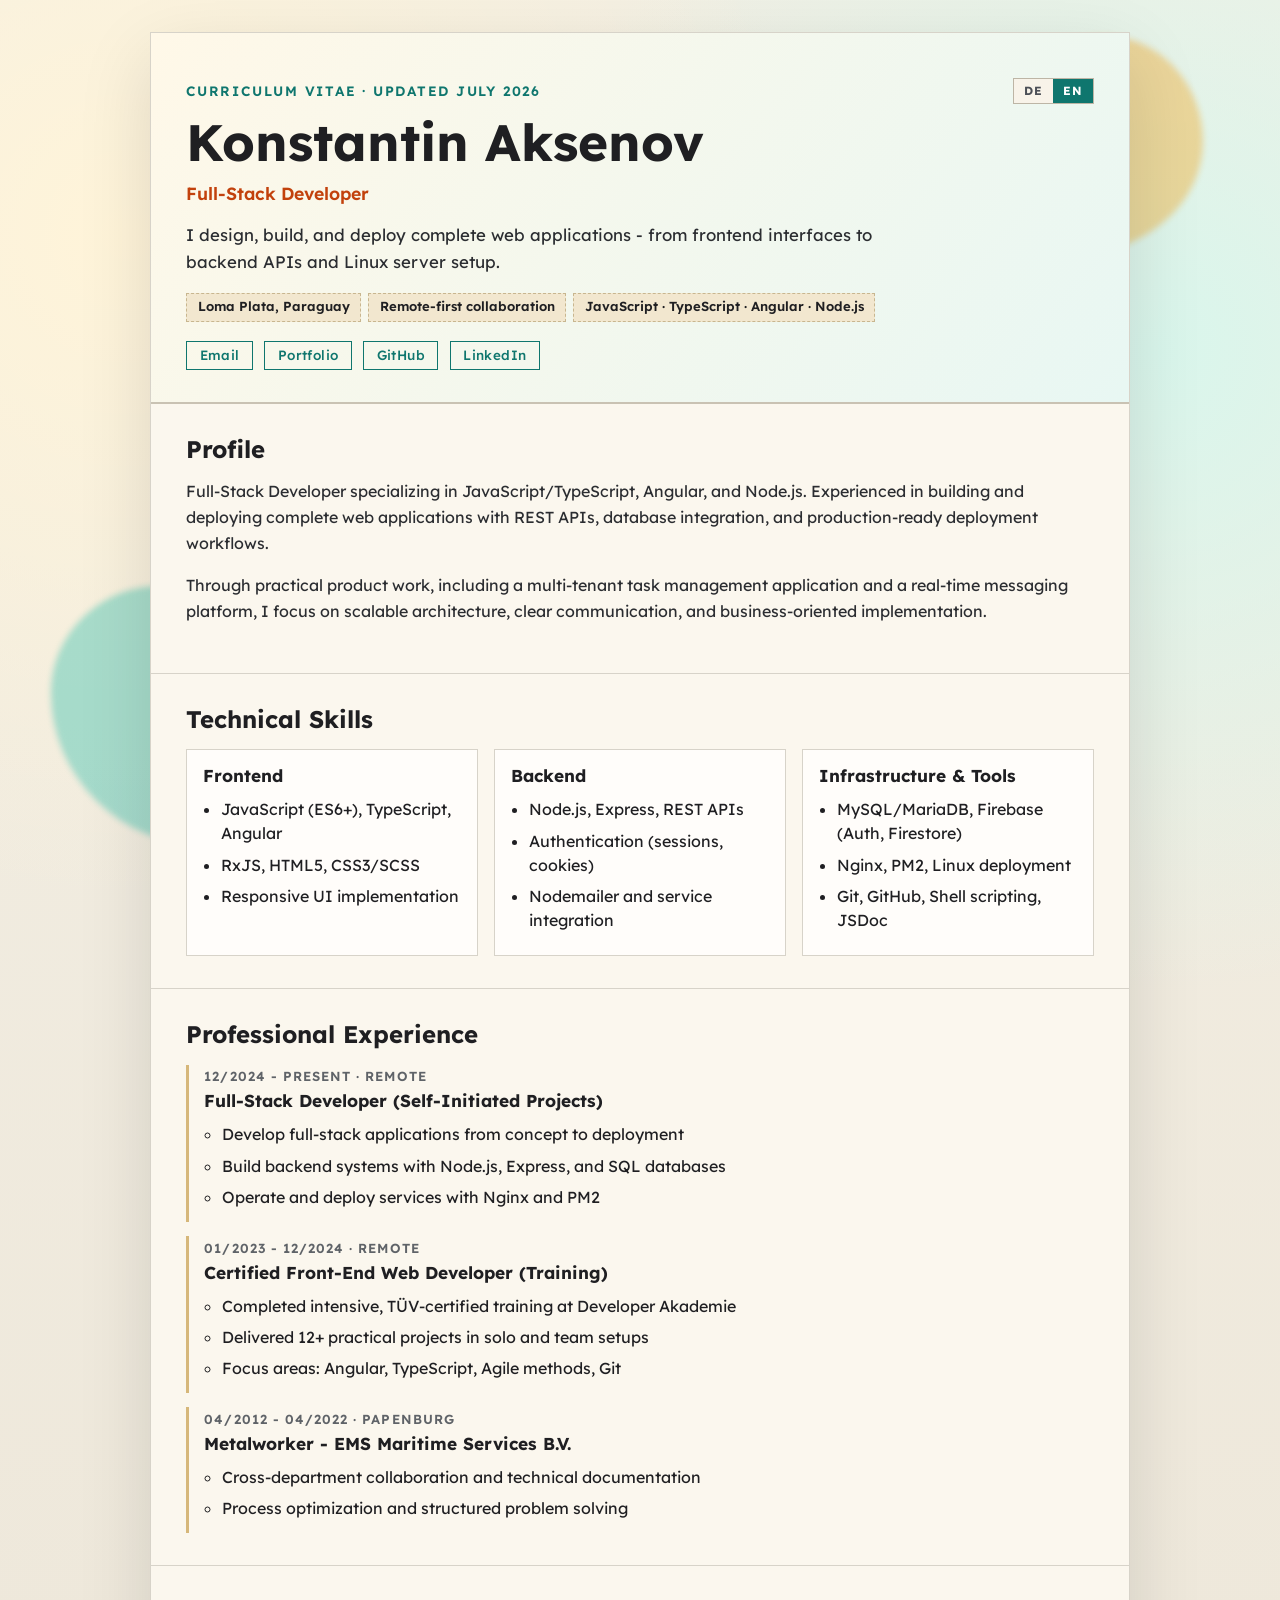
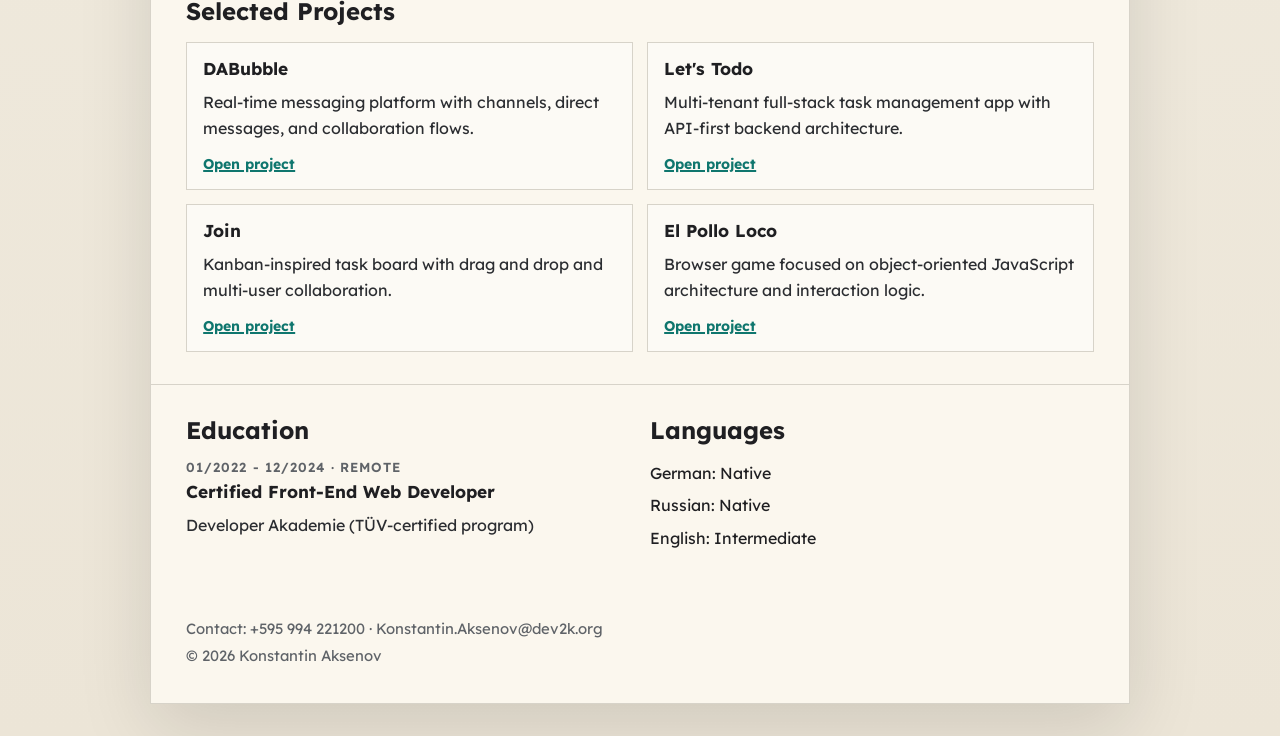
==== commit bca8e786: "fix: update contact information and location in CV" ====
--- a/index.html
+++ b/index.html
@@ -21,13 +21,13 @@
     <link
       rel="icon"
       type="image/png"
-      sizes="32x34"
-      href="assets/web-app/favicon.png"
+      sizes="32x32"
+      href="assets/web-app/icon-32.png"
     />
     <link
       rel="apple-touch-icon"
-      sizes="128x134"
-      href="assets/web-app/icon-128.png"
+      sizes="192x192"
+      href="assets/web-app/icon-192.png"
     />
     <link rel="manifest" href="assets/web-app/site.webmanifest" />
   </head>
@@ -60,7 +60,7 @@
 
         <div class="hero__facts" role="list" aria-label="Quick facts">
           <span class="hero__fact" role="listitem" data-i18n="factLocation"
-            >Westoverledingen, Germany</span
+            >Loma Plata, Paraguay</span
           >
           <span class="hero__fact" role="listitem" data-i18n="factRemote"
             >Remote-first collaboration</span
@@ -314,7 +314,7 @@
 
       <footer class="footer">
         <p class="footer__text" data-i18n="footerContact">
-          Contact: +49 175 6898168 · Konstantin.Aksenov@dev2k.org
+          Contact: +595 994 221200 · Konstantin.Aksenov@dev2k.org
         </p>
         <p class="footer__text" data-i18n="footerCopyright">
           © 2026 Konstantin Aksenov
@@ -330,11 +330,11 @@
             "Konstantin Aksenov - Full-Stack Developer CV. JavaScript, TypeScript, Angular, Node.js, REST APIs, and deployment workflows.",
           metaKeywords:
             "Full-Stack Developer, CV, JavaScript, TypeScript, Angular, Node.js, Web Development, Germany",
-          eyebrow: "Curriculum Vitae · Updated April 2026",
+          eyebrow: "Curriculum Vitae · Updated July 2026",
           role: "Full-Stack Developer",
           summary:
             "I design, build, and deploy complete web applications - from frontend interfaces to backend APIs and Linux server setup.",
-          factLocation: "Westoverledingen, Germany",
+          factLocation: "Loma Plata, Paraguay",
           factRemote: "Remote-first collaboration",
           factStack: "JavaScript · TypeScript · Angular · Node.js",
           linkEmail: "Email",
@@ -397,7 +397,7 @@
           langRussian: "Russian: Native",
           langEnglish: "English: Intermediate",
           footerContact:
-            "Contact: +49 175 6898168 · Konstantin.Aksenov@dev2k.org",
+            "Contact: +595 994 221200 · Konstantin.Aksenov@dev2k.org",
           footerCopyright: "© 2026 Konstantin Aksenov",
         },
         de: {
@@ -406,11 +406,11 @@
             "Konstantin Aksenov - Full-Stack Developer Lebenslauf. JavaScript, TypeScript, Angular, Node.js, REST APIs und Deployment-Workflows.",
           metaKeywords:
             "Full-Stack Developer, Lebenslauf, JavaScript, TypeScript, Angular, Node.js, Webentwicklung, Deutschland",
-          eyebrow: "Lebenslauf · Aktualisiert April 2026",
+          eyebrow: "Lebenslauf · Aktualisiert Juli 2026",
           role: "Full-Stack Developer",
           summary:
             "Ich konzipiere, entwickle und deploye vollständige Webanwendungen - von Frontend-Oberflächen über Backend-APIs bis zur Linux-Server-Infrastruktur.",
-          factLocation: "Westoverledingen, Deutschland",
+          factLocation: "Loma Plata, Paraguay",
           factRemote: "Remote-First Zusammenarbeit",
           factStack: "JavaScript · TypeScript · Angular · Node.js",
           linkEmail: "E-Mail",
@@ -444,9 +444,9 @@
             "Aufbau von Backend-Systemen mit Node.js, Express und SQL-Datenbanken",
           exp1Item3: "Betrieb und Deployment von Services mit Nginx und PM2",
           exp2Meta: "01/2023 - 12/2024 · Remote",
-          exp2Title: "Qualifizierter Front-End Web Developer (Ausbildung)",
+          exp2Title: "Qualifizierter Front-End Web Developer (Lehrgang)",
           exp2Item1:
-            "Abschluss der intensiven TÜV-zertifizierten Ausbildung bei der Developer Akademie",
+            "Abschluss des intensiven TÜV-zertifizierten Lehrgangs bei der Developer Akademie",
           exp2Item2:
             "Umsetzung von über 12 Praxisprojekten in Einzel- und Teamarbeit",
           exp2Item3: "Schwerpunkte: Angular, TypeScript, Agile Methoden, Git",
@@ -474,7 +474,7 @@
           langRussian: "Russisch: Muttersprache",
           langEnglish: "Englisch: Fortgeschrittene Grundlagen",
           footerContact:
-            "Kontakt: +49 175 6898168 · Konstantin.Aksenov@dev2k.org",
+            "Kontakt: +595 994 221200 · Konstantin.Aksenov@dev2k.org",
           footerCopyright: "© 2026 Konstantin Aksenov",
         },
       };
